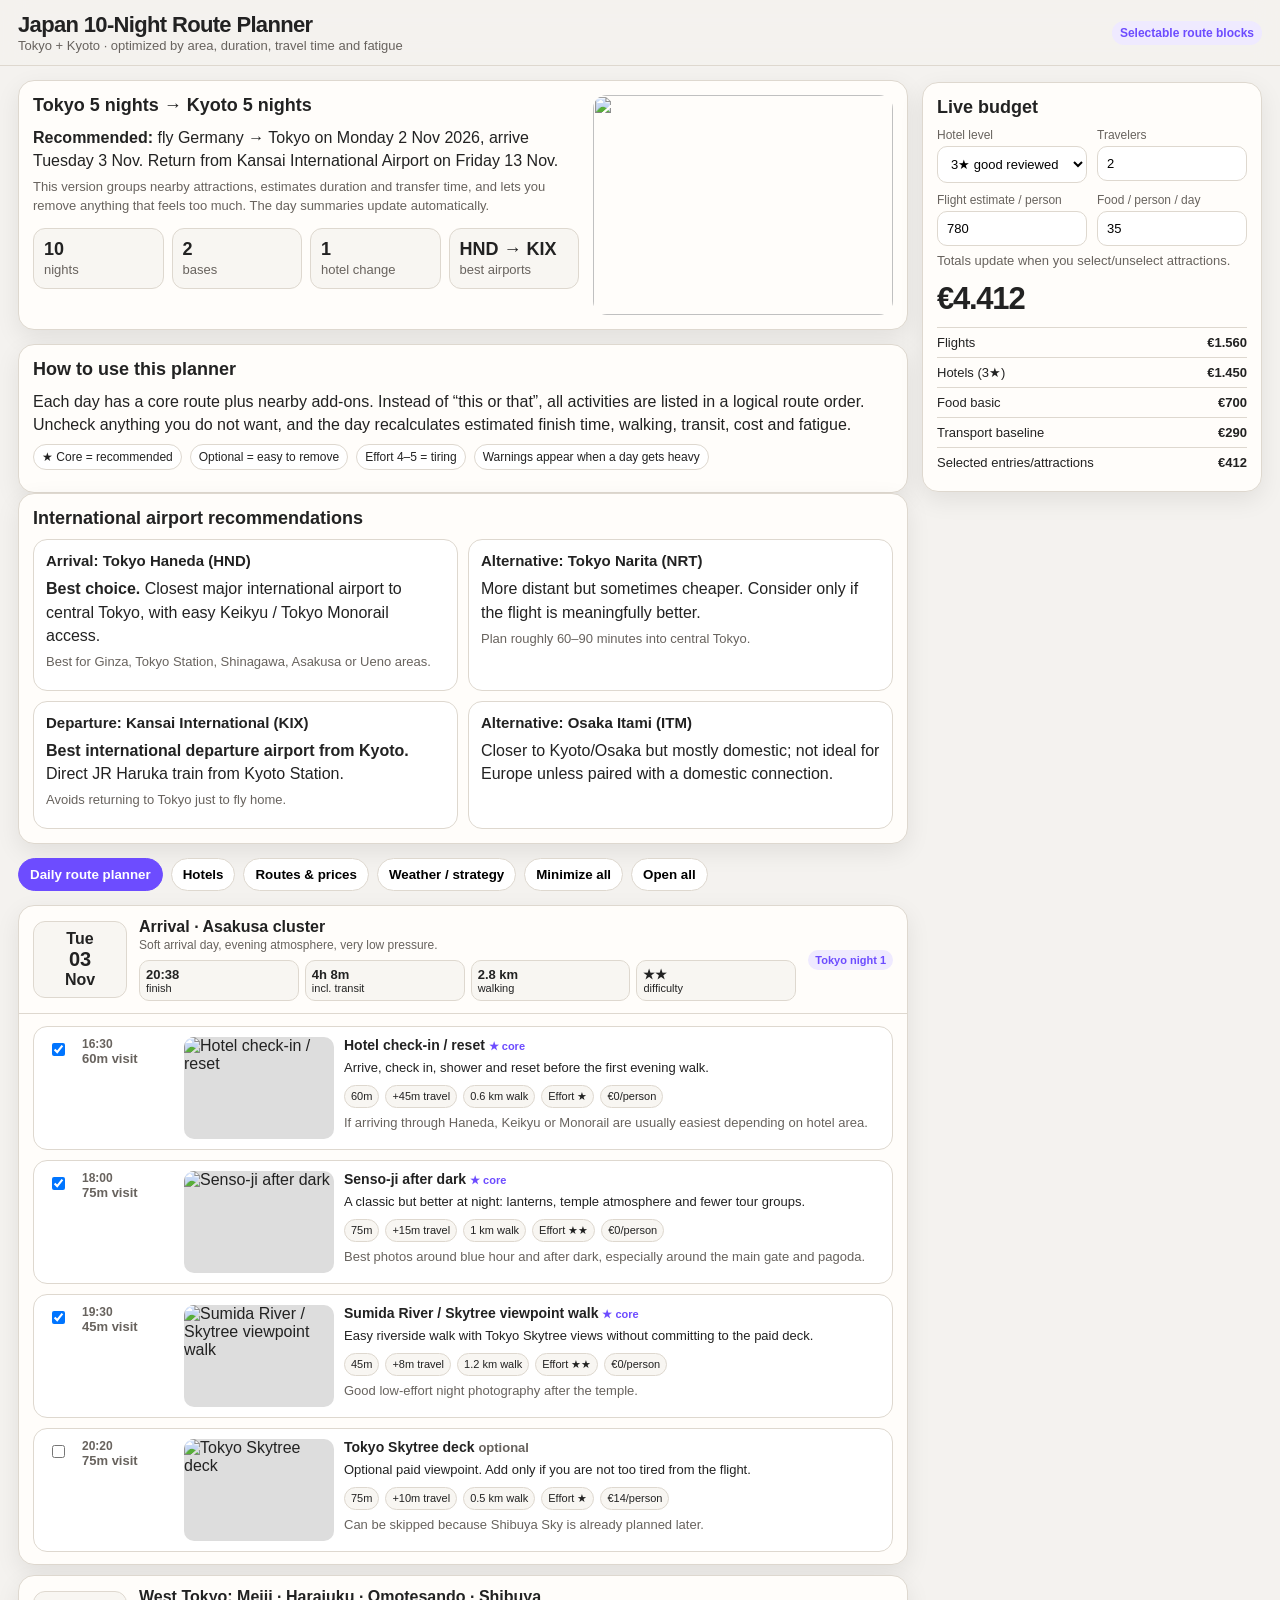
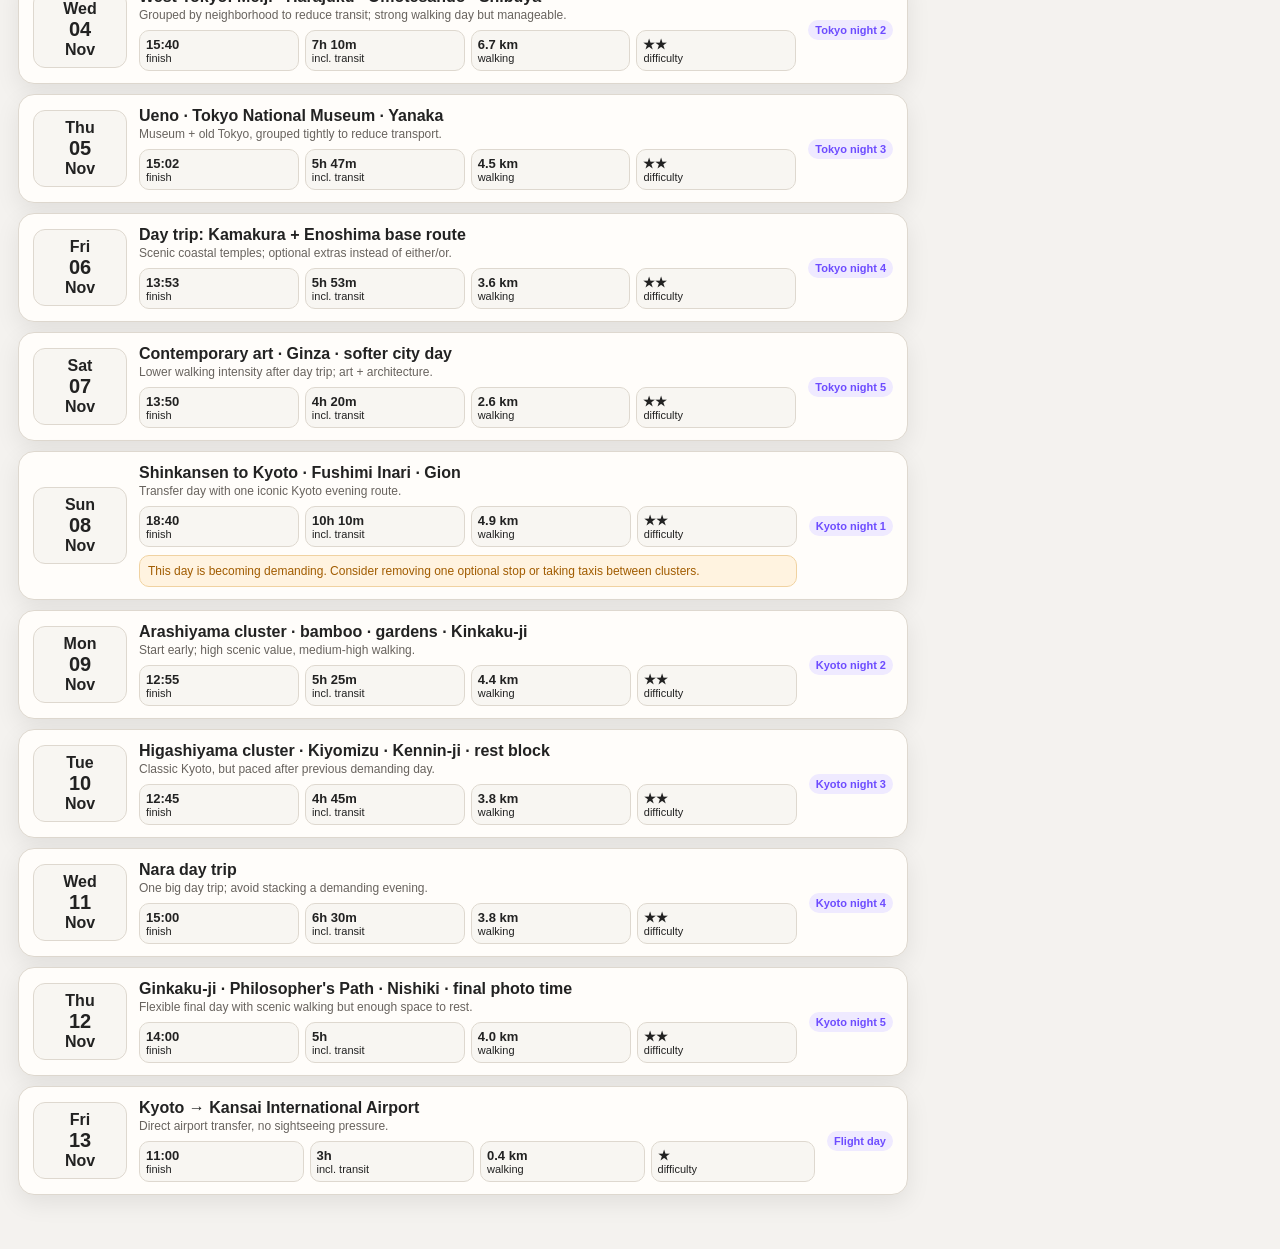
==== japan.html @ e9236f2f "Add files via upload" ====
<!DOCTYPE html>
<html lang="en">
<head>
<meta charset="UTF-8"/>
<meta name="viewport" content="width=device-width, initial-scale=1.0"/>
<title>Japan 10-Night Route Planner</title>
<style>
:root{--bg:#f4f2ef;--card:#fffdfa;--ink:#222;--muted:#68635e;--line:#ded8cf;--accent:#6d4cff;--accent2:#efeaff;--soft:#f8f6f2;--warn:#a15c00;--bad:#9b1c1c;--good:#137a4c;--shadow:0 8px 24px rgba(0,0,0,.08);--radius:16px}
*{box-sizing:border-box} body{margin:0;font-family:Inter,Arial,sans-serif;background:var(--bg);color:var(--ink)}
header{position:sticky;top:0;z-index:20;background:rgba(244,242,239,.94);backdrop-filter:blur(12px);border-bottom:1px solid var(--line)}
.header-inner{max-width:1320px;margin:0 auto;padding:12px 18px;display:flex;justify-content:space-between;gap:14px;align-items:center}
h1{font-size:22px;margin:0;letter-spacing:-.03em} h2{font-size:18px;margin:0 0 10px} h3{font-size:15px;margin:0 0 8px} h4{margin:0 0 4px;font-size:14px} p{margin:6px 0;line-height:1.45}
.wrap{max-width:1320px;margin:0 auto;padding:14px 18px 44px} .layout{display:grid;grid-template-columns:minmax(0,1fr) 340px;gap:14px;align-items:start} .main{min-width:0}
.card{background:var(--card);border:1px solid var(--line);border-radius:var(--radius);box-shadow:var(--shadow);padding:14px} .muted{color:var(--muted);font-size:13px}
.tag{font-size:12px;background:var(--accent2);color:var(--accent);padding:5px 8px;border-radius:999px;font-weight:800;white-space:nowrap}
.hero{display:grid;grid-template-columns:1fr 300px;gap:14px;margin-bottom:14px} .hero img{width:100%;height:100%;min-height:220px;object-fit:cover;border-radius:14px}
.kpis{display:grid;grid-template-columns:repeat(4,1fr);gap:8px;margin-top:12px} .kpi{background:var(--soft);border:1px solid var(--line);border-radius:12px;padding:10px} .kpi b{display:block;font-size:18px}
.budget-card{position:fixed;top:82px;right:max(18px, calc((100vw - 1320px)/2 + 18px));width:340px;max-height:calc(100vh - 98px);overflow:auto;z-index:30}
.controls{display:grid;grid-template-columns:1fr 1fr;gap:10px} label{font-size:12px;color:var(--muted);display:block;margin-bottom:4px} select,input[type=number]{width:100%;border:1px solid var(--line);border-radius:10px;background:#fff;padding:9px;font-size:13px}
.budget-total{font-size:31px;font-weight:900;letter-spacing:-.04em;margin:10px 0} .budget-row{display:flex;justify-content:space-between;border-top:1px solid var(--line);padding:7px 0;font-size:13px}
.tabs{display:flex;gap:8px;flex-wrap:wrap;margin:14px 0} button{border:1px solid var(--line);background:#fff;border-radius:999px;padding:8px 11px;font-weight:800;cursor:pointer} button:hover{border-color:var(--accent);color:var(--accent)} .tab.active{background:var(--accent);color:#fff;border-color:var(--accent)}
.airports,.routegrid,.hotels{display:grid;grid-template-columns:repeat(2,1fr);gap:10px} .airport,.route,.hotel{background:#fff;border:1px solid var(--line);border-radius:14px;padding:12px} .hotel img{width:100%;height:130px;object-fit:cover;border-radius:10px;margin-bottom:8px}
.day{background:var(--card);border:1px solid var(--line);border-radius:var(--radius);box-shadow:var(--shadow);margin:10px 0;overflow:hidden}
.day summary{list-style:none;cursor:pointer;padding:12px 14px;display:grid;grid-template-columns:94px 1fr auto;gap:12px;align-items:center} .day summary::-webkit-details-marker{display:none}
.datebox{background:var(--soft);border:1px solid var(--line);border-radius:12px;text-align:center;padding:8px;font-weight:800} .datebox b{font-size:20px;display:block} .sumtitle{font-weight:900;font-size:16px} .sumline{font-size:12px;color:var(--muted);margin-top:2px}
.day-stats{display:grid;grid-template-columns:repeat(4,1fr);gap:6px;margin-top:8px} .stat{font-size:11px;background:var(--soft);border:1px solid var(--line);border-radius:10px;padding:6px} .stat b{display:block;font-size:13px}
.pill{font-size:11px;border-radius:999px;padding:4px 7px;background:var(--accent2);color:var(--accent);font-weight:900;white-space:nowrap} .warning{font-size:12px;margin-top:8px;padding:8px;border-radius:10px;background:#fff3e0;color:var(--warn);border:1px solid #f0d2a1;display:none}
.daybody{border-top:1px solid var(--line);padding:12px 14px} .timeline{display:grid;gap:10px}
.stop{display:grid;grid-template-columns:28px 92px 150px 1fr;gap:10px;padding:10px;border:1px solid var(--line);border-radius:14px;background:#fff;align-items:start} .stop.off{opacity:.42} .stop input{margin-top:6px}
.stop img{width:150px;height:102px;object-fit:cover;border-radius:10px;background:#ddd} .time{font-size:12px;color:var(--muted);font-weight:900} .stop p{font-size:13px}
.meta{display:flex;gap:6px;flex-wrap:wrap;margin-top:7px} .meta span{font-size:11px;background:var(--soft);border:1px solid var(--line);border-radius:999px;padding:4px 6px} .tip{font-size:12px;color:var(--muted);margin-top:6px}
.legend{display:flex;gap:8px;flex-wrap:wrap;margin:8px 0} .legend span{font-size:12px;background:#fff;border:1px solid var(--line);border-radius:999px;padding:5px 8px}
.hidden{display:none} .source{font-size:11px;color:var(--muted)} .coremark{font-size:11px;color:var(--accent);font-weight:900}
@media(max-width:950px){.layout,.hero{grid-template-columns:1fr}.budget-card{position:relative;top:auto;right:auto;width:auto;max-height:none;order:-1}.kpis,.day-stats{grid-template-columns:repeat(2,1fr)}.stop{grid-template-columns:28px 1fr}.stop img{grid-column:1/3;width:100%;height:180px}.time{grid-column:1/3}.airports,.routegrid,.hotels{grid-template-columns:1fr}.day summary{grid-template-columns:74px 1fr}.pill{display:none}}
</style>
</head>
<body>
<header><div class="header-inner"><div><h1>Japan 10-Night Route Planner</h1><div class="muted">Tokyo + Kyoto · optimized by area, duration, travel time and fatigue</div></div><span class="tag">Selectable route blocks</span></div></header>
<div class="wrap"><div class="layout"><main class="main">
<section class="card hero"><div><h2>Tokyo 5 nights → Kyoto 5 nights</h2><p><b>Recommended:</b> fly Germany → Tokyo on Monday 2 Nov 2026, arrive Tuesday 3 Nov. Return from Kansai International Airport on Friday 13 Nov.</p><p class="muted">This version groups nearby attractions, estimates duration and transfer time, and lets you remove anything that feels too much. The day summaries update automatically.</p><div class="kpis"><div class="kpi"><b>10</b><span class="muted">nights</span></div><div class="kpi"><b>2</b><span class="muted">bases</span></div><div class="kpi"><b>1</b><span class="muted">hotel change</span></div><div class="kpi"><b>HND → KIX</b><span class="muted">best airports</span></div></div></div><img src="https://images.unsplash.com/photo-1493976040374-85c8e12f0c0e?auto=format&fit=crop&w=900&q=80"></section>

<section class="card"><h2>How to use this planner</h2><p>Each day has a core route plus nearby add-ons. Instead of “this or that”, all activities are listed in a logical route order. Uncheck anything you do not want, and the day recalculates estimated finish time, walking, transit, cost and fatigue.</p><div class="legend"><span>★ Core = recommended</span><span>Optional = easy to remove</span><span>Effort 4–5 = tiring</span><span>Warnings appear when a day gets heavy</span></div></section>

<section class="card"><h2>International airport recommendations</h2><div class="airports"><div class="airport"><h3>Arrival: Tokyo Haneda (HND)</h3><p><b>Best choice.</b> Closest major international airport to central Tokyo, with easy Keikyu / Tokyo Monorail access.</p><p class="muted">Best for Ginza, Tokyo Station, Shinagawa, Asakusa or Ueno areas.</p></div><div class="airport"><h3>Alternative: Tokyo Narita (NRT)</h3><p>More distant but sometimes cheaper. Consider only if the flight is meaningfully better.</p><p class="muted">Plan roughly 60–90 minutes into central Tokyo.</p></div><div class="airport"><h3>Departure: Kansai International (KIX)</h3><p><b>Best international departure airport from Kyoto.</b> Direct JR Haruka train from Kyoto Station.</p><p class="muted">Avoids returning to Tokyo just to fly home.</p></div><div class="airport"><h3>Alternative: Osaka Itami (ITM)</h3><p>Closer to Kyoto/Osaka but mostly domestic; not ideal for Europe unless paired with a domestic connection.</p></div></div></section>

<div class="tabs"><button class="tab active" onclick="showSection('itinerary',this)">Daily route planner</button><button class="tab" onclick="showSection('hotels',this)">Hotels</button><button class="tab" onclick="showSection('routes',this)">Routes & prices</button><button class="tab" onclick="showSection('notes',this)">Weather / strategy</button><button onclick="toggleAll(false)">Minimize all</button><button onclick="toggleAll(true)">Open all</button></div>
<section id="itinerary"></section>

<section id="hotels" class="hidden">
<div class="card"><h2>Hotel options</h2><p class="muted">Location-first shortlist. Prices are planning placeholders; check exact refundable rates before booking.</p></div>
<div class="hotels">
<div class="hotel"><img src="https://images.unsplash.com/photo-1566073771259-6a8506099945?auto=format&fit=crop&w=600&q=80"><b>3★ Tokyo: Nohga Hotel Ueno Tokyo</b><p class="muted">Great for Ueno, Asakusa, museums and airport/train access. Estimate €135/night.</p></div>
<div class="hotel"><img src="https://images.unsplash.com/photo-1551882547-ff40c63fe5fa?auto=format&fit=crop&w=600&q=80"><b>3★ Tokyo: Richmond Hotel Premier Asakusa</b><p class="muted">Good for Senso-ji, Skytree and older Tokyo. Estimate €125/night.</p></div>
<div class="hotel"><img src="https://images.unsplash.com/photo-1564501049412-61c2a3083791?auto=format&fit=crop&w=600&q=80"><b>3★ Kyoto: Hotel Resol Trinity Kyoto</b><p class="muted">Central, design-led, good for walking and transit. Estimate €155/night.</p></div>
<div class="hotel"><img src="https://images.unsplash.com/photo-1578683010236-d716f9a3f461?auto=format&fit=crop&w=600&q=80"><b>4★ Tokyo: Daiwa Roynet Hotel Ginza Premier</b><p class="muted">Comfortable and central. Estimate €205/night.</p></div>
<div class="hotel"><img src="https://images.unsplash.com/photo-1590490360182-c33d57733427?auto=format&fit=crop&w=600&q=80"><b>4★ Kyoto: The Royal Park Hotel Iconic Kyoto</b><p class="muted">Strong central base with better comfort. Estimate €230/night.</p></div>
<div class="hotel"><img src="https://images.unsplash.com/photo-1582719508461-905c673771fd?auto=format&fit=crop&w=600&q=80"><b>4★ Kyoto: Cross Hotel Kyoto</b><p class="muted">Great for Gion, Pontocho and central Kyoto walks. Estimate €220/night.</p></div>
</div></section>

<section id="routes" class="hidden"><div class="routegrid">
<div class="route"><h3>HND → Tokyo</h3><p>Keikyu is often best for Shinagawa/Ginza/Asakusa sides. Tokyo Monorail is simple for Hamamatsucho and JR connections.</p><p><b>Budget:</b> €3–6/person.</p></div>
<div class="route"><h3>NRT → Tokyo</h3><p>Use Narita Express for Tokyo/Shinjuku/Shibuya or Skyliner for Ueno/Nippori.</p><p><b>Budget:</b> €15–25/person.</p></div>
<div class="route"><h3>Tokyo → Kyoto</h3><p>Tokaido Shinkansen from Tokyo/Shinagawa to Kyoto. Reserved seats usually go on sale one month ahead.</p><p><b>Budget:</b> approx €85/person.</p></div>
<div class="route"><h3>Kyoto → Nara</h3><p>Kintetsu is often most convenient for Nara Park; JR works well from Kyoto Station.</p><p><b>Budget:</b> approx €8–12/person return.</p></div>
<div class="route"><h3>Kyoto → KIX</h3><p>JR Haruka Express direct from Kyoto Station to Kansai Airport.</p><p><b>Budget:</b> approx €20–25/person.</p></div>
<div class="route"><h3>JR Pass?</h3><p>Do not buy the national JR Pass for this route. Point-to-point tickets are cheaper for one Tokyo→Kyoto Shinkansen plus local trains.</p></div>
</div></section>

<section id="notes" class="hidden"><div class="card"><h2>Weather, foliage and strategy</h2><p><b>Early November is excellent for walking:</b> generally mild, less humid and more comfortable than summer.</p><p><b>Temperature expectation:</b> Tokyo and Kyoto often sit roughly around 10–18°C in early/mid November. Bring layers, a light jacket and comfortable shoes.</p><p><b>Autumn colors:</b> Kyoto’s peak foliage is often later in November, so this may be early for full red-maple intensity. The upside is slightly less peak-season pressure than late November.</p><p><b>Routing strategy:</b> the planner intentionally groups nearby places, avoids cross-city zigzags, and puts lower-effort blocks after high-effort attractions.</p></div></section>
</main>

<aside class="card budget-card"><h2>Live budget</h2><div class="controls"><div><label>Hotel level</label><select id="hotelLevel"><option value="3">3★ good reviewed</option><option value="4">4★ better comfort</option></select></div><div><label>Travelers</label><input id="travellers" type="number" min="1" value="2"></div><div><label>Flight estimate / person</label><input id="flight" type="number" value="780"></div><div><label>Food / person / day</label><input id="food" type="number" value="35"></div></div><p class="muted">Totals update when you select/unselect attractions.</p><div class="budget-total" id="totalBudget">€0</div><div id="budgetRows"></div></aside>
</div></div>

<script>
const days = [{"date": "Tue 03 Nov", "city": "Tokyo", "title": "Arrival \u00b7 Asakusa cluster", "base": "Tokyo night 1", "summary": "Soft arrival day, evening atmosphere, very low pressure.", "start": "16:30", "items": [{"id": "d1_hotel", "name": "Hotel check-in / reset", "time": "16:30", "duration": 60, "transit": 45, "walk": 0.6, "effort": 1, "cost": 0, "core": true, "photo": "https://images.unsplash.com/photo-1540959733332-eab4deabeeaf?auto=format&fit=crop&w=900&q=80", "desc": "Arrive, check in, shower and reset before the first evening walk.", "tip": "If arriving through Haneda, Keikyu or Monorail are usually easiest depending on hotel area."}, {"id": "d1_sensoji", "name": "Senso-ji after dark", "time": "18:00", "duration": 75, "transit": 15, "walk": 1.0, "effort": 2, "cost": 0, "core": true, "photo": "https://images.unsplash.com/photo-1513407030348-c983a97b98d8?auto=format&fit=crop&w=900&q=80", "desc": "A classic but better at night: lanterns, temple atmosphere and fewer tour groups.", "tip": "Best photos around blue hour and after dark, especially around the main gate and pagoda."}, {"id": "d1_sumida", "name": "Sumida River / Skytree viewpoint walk", "time": "19:30", "duration": 45, "transit": 8, "walk": 1.2, "effort": 2, "cost": 0, "core": true, "photo": "https://images.unsplash.com/photo-1542051841857-5f90071e7989?auto=format&fit=crop&w=900&q=80", "desc": "Easy riverside walk with Tokyo Skytree views without committing to the paid deck.", "tip": "Good low-effort night photography after the temple."}, {"id": "d1_skytree", "name": "Tokyo Skytree deck", "time": "20:20", "duration": 75, "transit": 10, "walk": 0.5, "effort": 1, "cost": 14, "core": false, "photo": "https://images.unsplash.com/photo-1503899036084-c55cdd92da26?auto=format&fit=crop&w=900&q=80", "desc": "Optional paid viewpoint. Add only if you are not too tired from the flight.", "tip": "Can be skipped because Shibuya Sky is already planned later."}]}, {"date": "Wed 04 Nov", "city": "Tokyo", "title": "West Tokyo: Meiji \u00b7 Harajuku \u00b7 Omotesando \u00b7 Shibuya", "base": "Tokyo night 2", "summary": "Grouped by neighborhood to reduce transit; strong walking day but manageable.", "start": "08:30", "items": [{"id": "d2_meiji", "name": "Meiji Shrine", "time": "08:30", "duration": 75, "transit": 25, "walk": 1.8, "effort": 2, "cost": 0, "core": true, "photo": "https://images.unsplash.com/photo-1545569341-9eb8b30979d9?auto=format&fit=crop&w=900&q=80", "desc": "Forest walk and shrine architecture, best before the city gets busy.", "tip": "Start here because morning light and lower crowds make a big difference."}, {"id": "d2_harajuku", "name": "Harajuku side streets + Cat Street", "time": "10:00", "duration": 90, "transit": 5, "walk": 2.0, "effort": 2, "cost": 0, "core": true, "photo": "https://images.unsplash.com/photo-1542051841857-5f90071e7989?auto=format&fit=crop&w=900&q=80", "desc": "Street photography, shops, fashion and quieter corners beyond Takeshita Street.", "tip": "Cat Street is a better walking route than staying in the densest tourist stretch."}, {"id": "d2_omotesando", "name": "Omotesando architecture walk", "time": "11:45", "duration": 75, "transit": 0, "walk": 1.5, "effort": 2, "cost": 0, "core": true, "photo": "https://images.unsplash.com/photo-1542931287-023b922fa89b?auto=format&fit=crop&w=900&q=80", "desc": "A clean design/architecture corridor with good storefront and street details.", "tip": "Good for wide-angle city/architecture shots."}, {"id": "d2_nezu_museum", "name": "Nezu Museum garden", "time": "13:30", "duration": 90, "transit": 10, "walk": 0.8, "effort": 1, "cost": 10, "core": false, "photo": "https://images.unsplash.com/photo-1522383225653-ed111181a951?auto=format&fit=crop&w=900&q=80", "desc": "Optional art and garden break near Omotesando. Good if you want a calmer cultural stop.", "tip": "Add this if you want a slower indoor/garden moment before Shibuya."}, {"id": "d2_shibuya", "name": "Shibuya Crossing + Center Gai area", "time": "16:00", "duration": 60, "transit": 10, "walk": 1.0, "effort": 2, "cost": 0, "core": true, "photo": "https://images.unsplash.com/photo-1503899036084-c55cdd92da26?auto=format&fit=crop&w=900&q=80", "desc": "Essential Tokyo energy and a good transition into evening.", "tip": "Use a slower shutter if you want motion blur at the crossing."}, {"id": "d2_shibuya_sky", "name": "Shibuya Sky sunset / blue hour", "time": "17:00", "duration": 90, "transit": 0, "walk": 0.4, "effort": 1, "cost": 16, "core": true, "photo": "https://images.unsplash.com/photo-1542931287-023b922fa89b?auto=format&fit=crop&w=900&q=80", "desc": "One of the strongest Tokyo viewpoints and worth booking in advance.", "tip": "Book a slot that starts before sunset and stay through blue hour."}]}, {"date": "Thu 05 Nov", "city": "Tokyo", "title": "Ueno \u00b7 Tokyo National Museum \u00b7 Yanaka", "base": "Tokyo night 3", "summary": "Museum + old Tokyo, grouped tightly to reduce transport.", "start": "09:15", "items": [{"id": "d3_ueno", "name": "Ueno Park morning walk", "time": "09:15", "duration": 45, "transit": 20, "walk": 1.2, "effort": 1, "cost": 0, "core": true, "photo": "https://images.unsplash.com/photo-1554797589-7241bb691973?auto=format&fit=crop&w=900&q=80", "desc": "A gentle start before the museum, with park scenery and temple corners.", "tip": "Good low-effort buffer before the main museum block."}, {"id": "d3_tnm", "name": "Tokyo National Museum", "time": "10:15", "duration": 150, "transit": 0, "walk": 0.8, "effort": 2, "cost": 6, "core": true, "photo": "https://images.unsplash.com/photo-1554797589-7241bb691973?auto=format&fit=crop&w=900&q=80", "desc": "The most important classic museum for a first Japan trip: art, history, craft and cultural context.", "tip": "Do not overpack the morning; this deserves proper time."}, {"id": "d3_ameyoko", "name": "Ameyoko market walk", "time": "13:30", "duration": 45, "transit": 8, "walk": 0.8, "effort": 2, "cost": 0, "core": false, "photo": "https://images.unsplash.com/photo-1540959733332-eab4deabeeaf?auto=format&fit=crop&w=900&q=80", "desc": "Optional busy market texture near Ueno before the calmer Yanaka route.", "tip": "Skip if you feel visually overstimulated after the museum."}, {"id": "d3_yanaka", "name": "Yanaka lanes + cemetery paths", "time": "14:45", "duration": 120, "transit": 12, "walk": 2.5, "effort": 3, "cost": 0, "core": true, "photo": "https://images.unsplash.com/photo-1505069446780-4ef442b5207f?auto=format&fit=crop&w=900&q=80", "desc": "Old Tokyo atmosphere, quieter streets, small temples and excellent photography rhythm.", "tip": "Late afternoon light is ideal."}, {"id": "d3_nezu", "name": "Nezu Shrine", "time": "17:00", "duration": 45, "transit": 8, "walk": 0.8, "effort": 2, "cost": 0, "core": false, "photo": "https://images.unsplash.com/photo-1478436127897-769e1b3f0f36?auto=format&fit=crop&w=900&q=80", "desc": "Optional shrine add-on if energy is still good; beautiful vermilion gates.", "tip": "Good add-on because it is close to Yanaka, not across the city."}]}, {"date": "Fri 06 Nov", "city": "Tokyo", "title": "Day trip: Kamakura + Enoshima base route", "base": "Tokyo night 4", "summary": "Scenic coastal temples; optional extras instead of either/or.", "start": "08:00", "items": [{"id": "d4_train", "name": "Tokyo \u2192 Kamakura", "time": "08:00", "duration": 60, "transit": 60, "walk": 0.3, "effort": 1, "cost": 11, "core": true, "photo": "https://images.unsplash.com/photo-1526481280693-3bfa7568e0f3?auto=format&fit=crop&w=900&q=80", "desc": "JR Yokosuka Line from Tokyo/Shinagawa to Kamakura. Easy and good value.", "tip": "Start early to keep the day relaxed."}, {"id": "d4_hasedera", "name": "Hase-dera Temple", "time": "09:30", "duration": 75, "transit": 15, "walk": 1.0, "effort": 3, "cost": 3, "core": true, "photo": "https://images.unsplash.com/photo-1526481280693-3bfa7568e0f3?auto=format&fit=crop&w=900&q=80", "desc": "Beautiful temple complex with coastal views and gardens.", "tip": "A bit of stairs, so don't stack too many high-effort stops afterwards."}, {"id": "d4_buddha", "name": "Great Buddha of Kamakura", "time": "11:00", "duration": 45, "transit": 8, "walk": 0.8, "effort": 2, "cost": 2, "core": true, "photo": "https://images.unsplash.com/photo-1526481280693-3bfa7568e0f3?auto=format&fit=crop&w=900&q=80", "desc": "Iconic, quick and close to Hase-dera, so it fits naturally.", "tip": "Pairing with Hase avoids unnecessary backtracking."}, {"id": "d4_tsurugaoka", "name": "Tsurugaoka Hachimangu", "time": "13:30", "duration": 75, "transit": 15, "walk": 1.5, "effort": 2, "cost": 0, "core": true, "photo": "https://images.unsplash.com/photo-1545569341-9eb8b30979d9?auto=format&fit=crop&w=900&q=80", "desc": "Main Kamakura shrine with a ceremonial approach and strong sense of place.", "tip": "Good after lunch; not too physically demanding."}, {"id": "d4_enoshima", "name": "Enoshima sunset add-on", "time": "16:00", "duration": 120, "transit": 35, "walk": 2.0, "effort": 4, "cost": 0, "core": false, "photo": "https://images.unsplash.com/photo-1570459027562-4a916cc6113f?auto=format&fit=crop&w=900&q=80", "desc": "Optional coastal sunset extension. Beautiful, but it makes the day much longer.", "tip": "Add only if the weather is clear and you still have energy."}]}, {"date": "Sat 07 Nov", "city": "Tokyo", "title": "Contemporary art \u00b7 Ginza \u00b7 softer city day", "base": "Tokyo night 5", "summary": "Lower walking intensity after day trip; art + architecture.", "start": "09:30", "items": [{"id": "d5_teamlab", "name": "TeamLab Planets or Borderless", "time": "09:30", "duration": 120, "transit": 30, "walk": 0.8, "effort": 2, "cost": 25, "core": true, "photo": "https://images.unsplash.com/photo-1533158326339-7f3cf2404354?auto=format&fit=crop&w=900&q=80", "desc": "Immersive art experience; not traditional, but highly visual and memorable.", "tip": "Book in advance and go early."}, {"id": "d5_ginza", "name": "Ginza architecture / design walk", "time": "12:30", "duration": 90, "transit": 20, "walk": 1.8, "effort": 2, "cost": 0, "core": true, "photo": "https://images.unsplash.com/photo-1542931287-023b922fa89b?auto=format&fit=crop&w=900&q=80", "desc": "Department-store facades, design shops and polished Tokyo street photography.", "tip": "A visually rich but not physically heavy afternoon."}, {"id": "d5_forum", "name": "Tokyo International Forum", "time": "14:15", "duration": 45, "transit": 8, "walk": 0.6, "effort": 1, "cost": 0, "core": false, "photo": "https://images.unsplash.com/photo-1493514789931-586cb221d7a7?auto=format&fit=crop&w=900&q=80", "desc": "Optional architecture stop close to Ginza/Yurakucho.", "tip": "Good if you enjoy architectural lines and symmetry."}, {"id": "d5_palace", "name": "Imperial Palace East Gardens", "time": "15:30", "duration": 75, "transit": 12, "walk": 1.5, "effort": 2, "cost": 0, "core": false, "photo": "https://images.unsplash.com/photo-1493514789931-586cb221d7a7?auto=format&fit=crop&w=900&q=80", "desc": "Calm garden walk; useful if you want nature without crossing the city.", "tip": "Keep optional so this day stays restful."}]}, {"date": "Sun 08 Nov", "city": "Kyoto", "title": "Shinkansen to Kyoto \u00b7 Fushimi Inari \u00b7 Gion", "base": "Kyoto night 1", "summary": "Transfer day with one iconic Kyoto evening route.", "start": "08:30", "items": [{"id": "d6_shinkansen", "name": "Tokyo/Shinagawa \u2192 Kyoto Shinkansen", "time": "08:30", "duration": 150, "transit": 150, "walk": 0.6, "effort": 1, "cost": 85, "core": true, "photo": "https://images.unsplash.com/photo-1540959733332-eab4deabeeaf?auto=format&fit=crop&w=900&q=80", "desc": "Take the Tokaido Shinkansen. Reserved ordinary seats are enough.", "tip": "No JR Pass needed for this route."}, {"id": "d6_checkin", "name": "Kyoto hotel check-in / luggage drop", "time": "11:30", "duration": 60, "transit": 15, "walk": 0.5, "effort": 1, "cost": 0, "core": true, "photo": "https://images.unsplash.com/photo-1493976040374-85c8e12f0c0e?auto=format&fit=crop&w=900&q=80", "desc": "Drop luggage and reset before the afternoon route.", "tip": "Kyoto Station, Karasuma/Oike or Kawaramachi/Gion areas are best."}, {"id": "d6_fushimi", "name": "Fushimi Inari", "time": "15:00", "duration": 120, "transit": 20, "walk": 2.6, "effort": 4, "cost": 0, "core": true, "photo": "https://images.unsplash.com/photo-1478436127897-769e1b3f0f36?auto=format&fit=crop&w=900&q=80", "desc": "Unmissable. Walk beyond the first gate clusters for better photos and fewer people.", "tip": "Because this is high-effort, keep the evening gentle."}, {"id": "d6_gion", "name": "Gion + Shirakawa canal evening walk", "time": "19:00", "duration": 75, "transit": 20, "walk": 1.2, "effort": 2, "cost": 0, "core": true, "photo": "https://images.unsplash.com/photo-1528360983277-13d401cdc186?auto=format&fit=crop&w=900&q=80", "desc": "Atmospheric evening walk with traditional streets and reflections.", "tip": "Respect private alleys and avoid intrusive photos of people."}]}, {"date": "Mon 09 Nov", "city": "Kyoto", "title": "Arashiyama cluster \u00b7 bamboo \u00b7 gardens \u00b7 Kinkaku-ji", "base": "Kyoto night 2", "summary": "Start early; high scenic value, medium-high walking.", "start": "07:30", "items": [{"id": "d7_bamboo", "name": "Arashiyama Bamboo Grove", "time": "07:30", "duration": 60, "transit": 25, "walk": 1.2, "effort": 2, "cost": 0, "core": true, "photo": "https://images.unsplash.com/photo-1492571350019-22de08371fd3?auto=format&fit=crop&w=900&q=80", "desc": "Go early. The grove is famous for a reason but gets crowded quickly.", "tip": "Arrive before most tour groups."}, {"id": "d7_okochi", "name": "Okochi Sanso Garden", "time": "08:45", "duration": 75, "transit": 5, "walk": 1.0, "effort": 3, "cost": 6, "core": true, "photo": "https://images.unsplash.com/photo-1524413840807-0c3cb6fa808d?auto=format&fit=crop&w=900&q=80", "desc": "Special-gem garden with views and calmer composition after the bamboo grove.", "tip": "Worth the entry fee for photography and atmosphere."}, {"id": "d7_river", "name": "Togetsukyo Bridge + river walk", "time": "10:15", "duration": 60, "transit": 5, "walk": 1.4, "effort": 2, "cost": 0, "core": true, "photo": "https://images.unsplash.com/photo-1493976040374-85c8e12f0c0e?auto=format&fit=crop&w=900&q=80", "desc": "Classic Arashiyama river scenery and open views.", "tip": "A good visual change after temple/garden density."}, {"id": "d7_tenryuji", "name": "Tenryu-ji Garden", "time": "11:30", "duration": 60, "transit": 8, "walk": 0.8, "effort": 2, "cost": 4, "core": false, "photo": "https://images.unsplash.com/photo-1522383225653-ed111181a951?auto=format&fit=crop&w=900&q=80", "desc": "Optional garden add-on if you want a more complete Arashiyama morning.", "tip": "Add only if not garden-fatigued."}, {"id": "d7_kinkaku", "name": "Kinkaku-ji", "time": "14:30", "duration": 60, "transit": 35, "walk": 0.8, "effort": 2, "cost": 4, "core": true, "photo": "https://images.unsplash.com/photo-1624253321171-1be53e12f5f4?auto=format&fit=crop&w=900&q=80", "desc": "Touristy but unmissable; the reflection view is iconic.", "tip": "Because it is not next door, use taxi/bus to keep the day efficient."}]}, {"date": "Tue 10 Nov", "city": "Kyoto", "title": "Higashiyama cluster \u00b7 Kiyomizu \u00b7 Kennin-ji \u00b7 rest block", "base": "Kyoto night 3", "summary": "Classic Kyoto, but paced after previous demanding day.", "start": "08:00", "items": [{"id": "d8_kiyomizu", "name": "Kiyomizu-dera", "time": "08:00", "duration": 90, "transit": 20, "walk": 1.5, "effort": 3, "cost": 3, "core": true, "photo": "https://images.unsplash.com/photo-1545569341-9eb8b30979d9?auto=format&fit=crop&w=900&q=80", "desc": "Kyoto postcard temple with wooden terrace and city views.", "tip": "Go early; the surrounding lanes become packed."}, {"id": "d8_lanes", "name": "Sannenzaka / Ninenzaka lanes", "time": "09:45", "duration": 90, "transit": 0, "walk": 1.6, "effort": 3, "cost": 0, "core": true, "photo": "https://images.unsplash.com/photo-1493976040374-85c8e12f0c0e?auto=format&fit=crop&w=900&q=80", "desc": "Historic lanes, shops, tea houses and excellent street photography.", "tip": "This is close to Kiyomizu, so it is efficient and natural."}, {"id": "d8_kodaiji", "name": "Kodai-ji or Yasaka Pagoda photo stop", "time": "11:30", "duration": 45, "transit": 5, "walk": 0.8, "effort": 2, "cost": 0, "core": false, "photo": "https://images.unsplash.com/photo-1528360983277-13d401cdc186?auto=format&fit=crop&w=900&q=80", "desc": "Optional nearby visual stop before lunch/rest.", "tip": "Good if the day still feels comfortable."}, {"id": "d8_kenninji", "name": "Kennin-ji", "time": "13:30", "duration": 75, "transit": 10, "walk": 0.7, "effort": 1, "cost": 4, "core": true, "photo": "https://images.unsplash.com/photo-1522383225653-ed111181a951?auto=format&fit=crop&w=900&q=80", "desc": "A calm art/temple experience and a good lower-effort counterpoint to the morning.", "tip": "This is intentionally easier after Kiyomizu walking."}, {"id": "d8_pontocho", "name": "Pontocho / Kamo River evening stroll", "time": "17:30", "duration": 60, "transit": 10, "walk": 1.0, "effort": 1, "cost": 0, "core": false, "photo": "https://images.unsplash.com/photo-1528360983277-13d401cdc186?auto=format&fit=crop&w=900&q=80", "desc": "Optional light evening walk if you are not tired.", "tip": "Keep this optional; the day is already strong."}]}, {"date": "Wed 11 Nov", "city": "Kyoto", "title": "Nara day trip", "base": "Kyoto night 4", "summary": "One big day trip; avoid stacking a demanding evening.", "start": "08:30", "items": [{"id": "d9_train", "name": "Kyoto \u2192 Nara", "time": "08:30", "duration": 50, "transit": 50, "walk": 0.4, "effort": 1, "cost": 10, "core": true, "photo": "https://images.unsplash.com/photo-1579689189009-874f5cac2db5?auto=format&fit=crop&w=900&q=80", "desc": "Use Kintetsu Kyoto Line or JR Nara Line depending on hotel location.", "tip": "Kintetsu is often more convenient for Nara Park."}, {"id": "d9_todaiji", "name": "Todai-ji", "time": "10:00", "duration": 90, "transit": 15, "walk": 1.2, "effort": 2, "cost": 4, "core": true, "photo": "https://images.unsplash.com/photo-1545569341-9eb8b30979d9?auto=format&fit=crop&w=900&q=80", "desc": "Unmissable scale and one of the most memorable temple experiences.", "tip": "Do this before wandering too much around the deer park."}, {"id": "d9_park", "name": "Nara Park slow walk", "time": "11:45", "duration": 75, "transit": 0, "walk": 1.8, "effort": 2, "cost": 0, "core": true, "photo": "https://images.unsplash.com/photo-1579689189009-874f5cac2db5?auto=format&fit=crop&w=900&q=80", "desc": "Deer, open park scenery and temple approaches.", "tip": "Good photography, but keep distance and don't overfeed deer."}, {"id": "d9_kasuga", "name": "Kasuga Taisha approach", "time": "13:30", "duration": 90, "transit": 10, "walk": 2.0, "effort": 3, "cost": 0, "core": false, "photo": "https://images.unsplash.com/photo-1478436127897-769e1b3f0f36?auto=format&fit=crop&w=900&q=80", "desc": "Optional lantern-lined forest approach; beautiful but adds walking.", "tip": "Add only if energy is good after Todai-ji."}, {"id": "d9_return", "name": "Return to Kyoto + soft evening", "time": "16:00", "duration": 60, "transit": 50, "walk": 0.4, "effort": 1, "cost": 0, "core": true, "photo": "https://images.unsplash.com/photo-1528360983277-13d401cdc186?auto=format&fit=crop&w=900&q=80", "desc": "Keep dinner/evening flexible after a substantial day trip.", "tip": "Do not add another big Kyoto sightseeing block tonight."}]}, {"date": "Thu 12 Nov", "city": "Kyoto", "title": "Ginkaku-ji \u00b7 Philosopher's Path \u00b7 Nishiki \u00b7 final photo time", "base": "Kyoto night 5", "summary": "Flexible final day with scenic walking but enough space to rest.", "start": "09:00", "items": [{"id": "d10_ginkaku", "name": "Ginkaku-ji", "time": "09:00", "duration": 75, "transit": 25, "walk": 0.8, "effort": 2, "cost": 4, "core": true, "photo": "https://images.unsplash.com/photo-1522383225653-ed111181a951?auto=format&fit=crop&w=900&q=80", "desc": "Elegant temple and garden, calmer than some of the headline sights.", "tip": "Good final Kyoto garden experience."}, {"id": "d10_path", "name": "Philosopher's Path", "time": "10:30", "duration": 90, "transit": 0, "walk": 2.0, "effort": 2, "cost": 0, "core": true, "photo": "https://images.unsplash.com/photo-1493976040374-85c8e12f0c0e?auto=format&fit=crop&w=900&q=80", "desc": "Scenic canal walk. Early November may be before peak foliage, but it is still atmospheric.", "tip": "Best if you want a slower, contemplative morning."}, {"id": "d10_eikando", "name": "Eikan-do add-on", "time": "12:15", "duration": 75, "transit": 10, "walk": 0.8, "effort": 2, "cost": 7, "core": false, "photo": "https://images.unsplash.com/photo-1524413840807-0c3cb6fa808d?auto=format&fit=crop&w=900&q=80", "desc": "Optional temple/garden add-on if you want more autumn atmosphere.", "tip": "Add only if you still want more temple time."}, {"id": "d10_nishiki", "name": "Nishiki Market + Teramachi arcades", "time": "14:30", "duration": 90, "transit": 20, "walk": 1.2, "effort": 2, "cost": 0, "core": true, "photo": "https://images.unsplash.com/photo-1493976040374-85c8e12f0c0e?auto=format&fit=crop&w=900&q=80", "desc": "Useful final-day market/shopping area without making the day too heavy.", "tip": "Can be crowded, but practical and central."}, {"id": "d10_final", "name": "Final free photography walk", "time": "17:00", "duration": 75, "transit": 10, "walk": 1.2, "effort": 1, "cost": 0, "core": false, "photo": "https://images.unsplash.com/photo-1528360983277-13d401cdc186?auto=format&fit=crop&w=900&q=80", "desc": "Choose Gion, Kamo River or hotel-area streets depending on energy.", "tip": "Keep optional so you can pack and rest before the flight."}]}, {"date": "Fri 13 Nov", "city": "Travel", "title": "Kyoto \u2192 Kansai International Airport", "base": "Flight day", "summary": "Direct airport transfer, no sightseeing pressure.", "start": "08:00", "items": [{"id": "d11_haruka", "name": "Kyoto Station \u2192 Kansai International Airport", "time": "08:00", "duration": 90, "transit": 90, "walk": 0.4, "effort": 1, "cost": 23, "core": true, "photo": "https://images.unsplash.com/photo-1436491865332-7a61a109cc05?auto=format&fit=crop&w=900&q=80", "desc": "Use JR Haruka Express for the easiest transfer from Kyoto to KIX.", "tip": "Stay near Kyoto Station for the last night if your flight is early."}]}];
const nightSplit={Tokyo:5,Kyoto:5};
const hotelPrices={3:{Tokyo:135,Kyoto:155},4:{Tokyo:205,Kyoto:225}};
function pad(n){return String(n).padStart(2,'0')}
function addMinutes(t,m){let [h,mi]=t.split(':').map(Number); let d=new Date(2000,0,1,h,mi+m); return pad(d.getHours())+':'+pad(d.getMinutes())}
function fmtMin(m){const h=Math.floor(m/60), mm=m%60; return h?`${h}h${mm?` ${mm}m`:''}`:`${mm}m`}
function eur(n){return "€"+Math.round(n).toLocaleString("en-DE")}
function effortLabel(e){return "★".repeat(Math.max(1,Math.min(5,Math.round(e))))}
function build(){
 const root=document.getElementById('itinerary'); root.innerHTML='';
 days.forEach((day,di)=>{
  const details=document.createElement('details'); details.className='day'; if(di===0) details.open=true;
  details.innerHTML=`<summary><div class="datebox">${day.date.split(' ')[0]}<b>${day.date.split(' ')[1]}</b>${day.date.split(' ')[2]}</div><div><div class="sumtitle">${day.title}</div><div class="sumline">${day.summary}</div><div class="day-stats" id="stats-${di}"></div><div class="warning" id="warn-${di}"></div></div><span class="pill">${day.base}</span></summary><div class="daybody"><div class="timeline">${day.items.map((it,ii)=>`<div class="stop" id="stop-${it.id}"><input type="checkbox" class="itemcheck" data-day="${di}" data-id="${it.id}" ${it.core?'checked':''}><div class="time"><span class="slot" id="slot-${it.id}">${it.time}</span><br><span class="muted">${it.duration}m visit</span></div><img src="${it.photo}" alt="${it.name}"><div><h4>${it.name} ${it.core?'<span class="coremark">★ core</span>':'<span class="muted">optional</span>'}</h4><p>${it.desc}</p><div class="meta"><span>${it.duration}m</span><span>+${it.transit}m travel</span><span>${it.walk} km walk</span><span>Effort ${effortLabel(it.effort)}</span><span>€${it.cost}/person</span></div><p class="tip">${it.tip}</p></div></div>`).join('')}</div></div>`;
  root.appendChild(details);
 });
 document.querySelectorAll('.itemcheck').forEach(c=>c.addEventListener('change',calc));
}
function selectedItems(day){return day.items.filter(it=>document.querySelector(`.itemcheck[data-id="${it.id}"]`)?.checked)}
function calcDay(day,di){
 let items=selectedItems(day), min=0, walk=0, cost=0, effort=0;
 items.forEach(it=>{min += it.duration + it.transit; walk += it.walk; cost += it.cost; effort += it.effort;});
 const avgEffort = items.length ? effort/items.length : 0;
 const finish=addMinutes(day.start,min);
 items.forEach((it,idx)=>{const slot=document.getElementById('slot-'+it.id); const stop=document.getElementById('stop-'+it.id); if(document.querySelector(`.itemcheck[data-id="${it.id}"]`)?.checked){stop.classList.remove('off')} else {stop.classList.add('off')} });
 document.getElementById('stats-'+di).innerHTML=`<div class="stat"><b>${finish}</b>finish</div><div class="stat"><b>${fmtMin(min)}</b>incl. transit</div><div class="stat"><b>${walk.toFixed(1)} km</b>walking</div><div class="stat"><b>${effortLabel(avgEffort)}</b>difficulty</div>`;
 const warn=document.getElementById('warn-'+di);
 let text='';
 if(min>600 || walk>12 || avgEffort>=3.4) text='This day is becoming demanding. Consider removing one optional stop or taking taxis between clusters.';
 if(items.some(it=>it.effort>=4) && items.length>4) text='This day includes a high-effort attraction plus many stops. Keep the evening flexible.';
 warn.textContent=text; warn.style.display=text?'block':'none';
 return {cost, minutes:min, walk, effort:avgEffort};
}
function calc(){
 let actCostPerPerson=0; days.forEach((d,i)=>{actCostPerPerson += calcDay(d,i).cost;});
 const level=document.getElementById('hotelLevel').value, travellers=+document.getElementById('travellers').value||2, flight=+document.getElementById('flight').value||0, food=+document.getElementById('food').value||0;
 const hotels=nightSplit.Tokyo*hotelPrices[level].Tokyo + nightSplit.Kyoto*hotelPrices[level].Kyoto;
 const flights=flight*travellers, meals=food*travellers*10, activities=actCostPerPerson*travellers;
 const transportBase=145*travellers;
 const total=hotels+flights+meals+transportBase+activities;
 document.getElementById('totalBudget').textContent=eur(total);
 document.getElementById('budgetRows').innerHTML=`<div class="budget-row"><span>Flights</span><b>${eur(flights)}</b></div><div class="budget-row"><span>Hotels (${level}★)</span><b>${eur(hotels)}</b></div><div class="budget-row"><span>Food basic</span><b>${eur(meals)}</b></div><div class="budget-row"><span>Transport baseline</span><b>${eur(transportBase)}</b></div><div class="budget-row"><span>Selected entries/attractions</span><b>${eur(activities)}</b></div>`;
}
document.querySelectorAll('input,select').forEach(el=>el.addEventListener('change',calc));
function showSection(id,btn){['itinerary','hotels','routes','notes'].forEach(s=>document.getElementById(s).classList.add('hidden'));document.getElementById(id).classList.remove('hidden');document.querySelectorAll('.tab').forEach(t=>t.classList.remove('active'));btn.classList.add('active')}
function toggleAll(open){document.querySelectorAll('.day').forEach(d=>d.open=open)}
build(); calc();
</script>
</body></html>
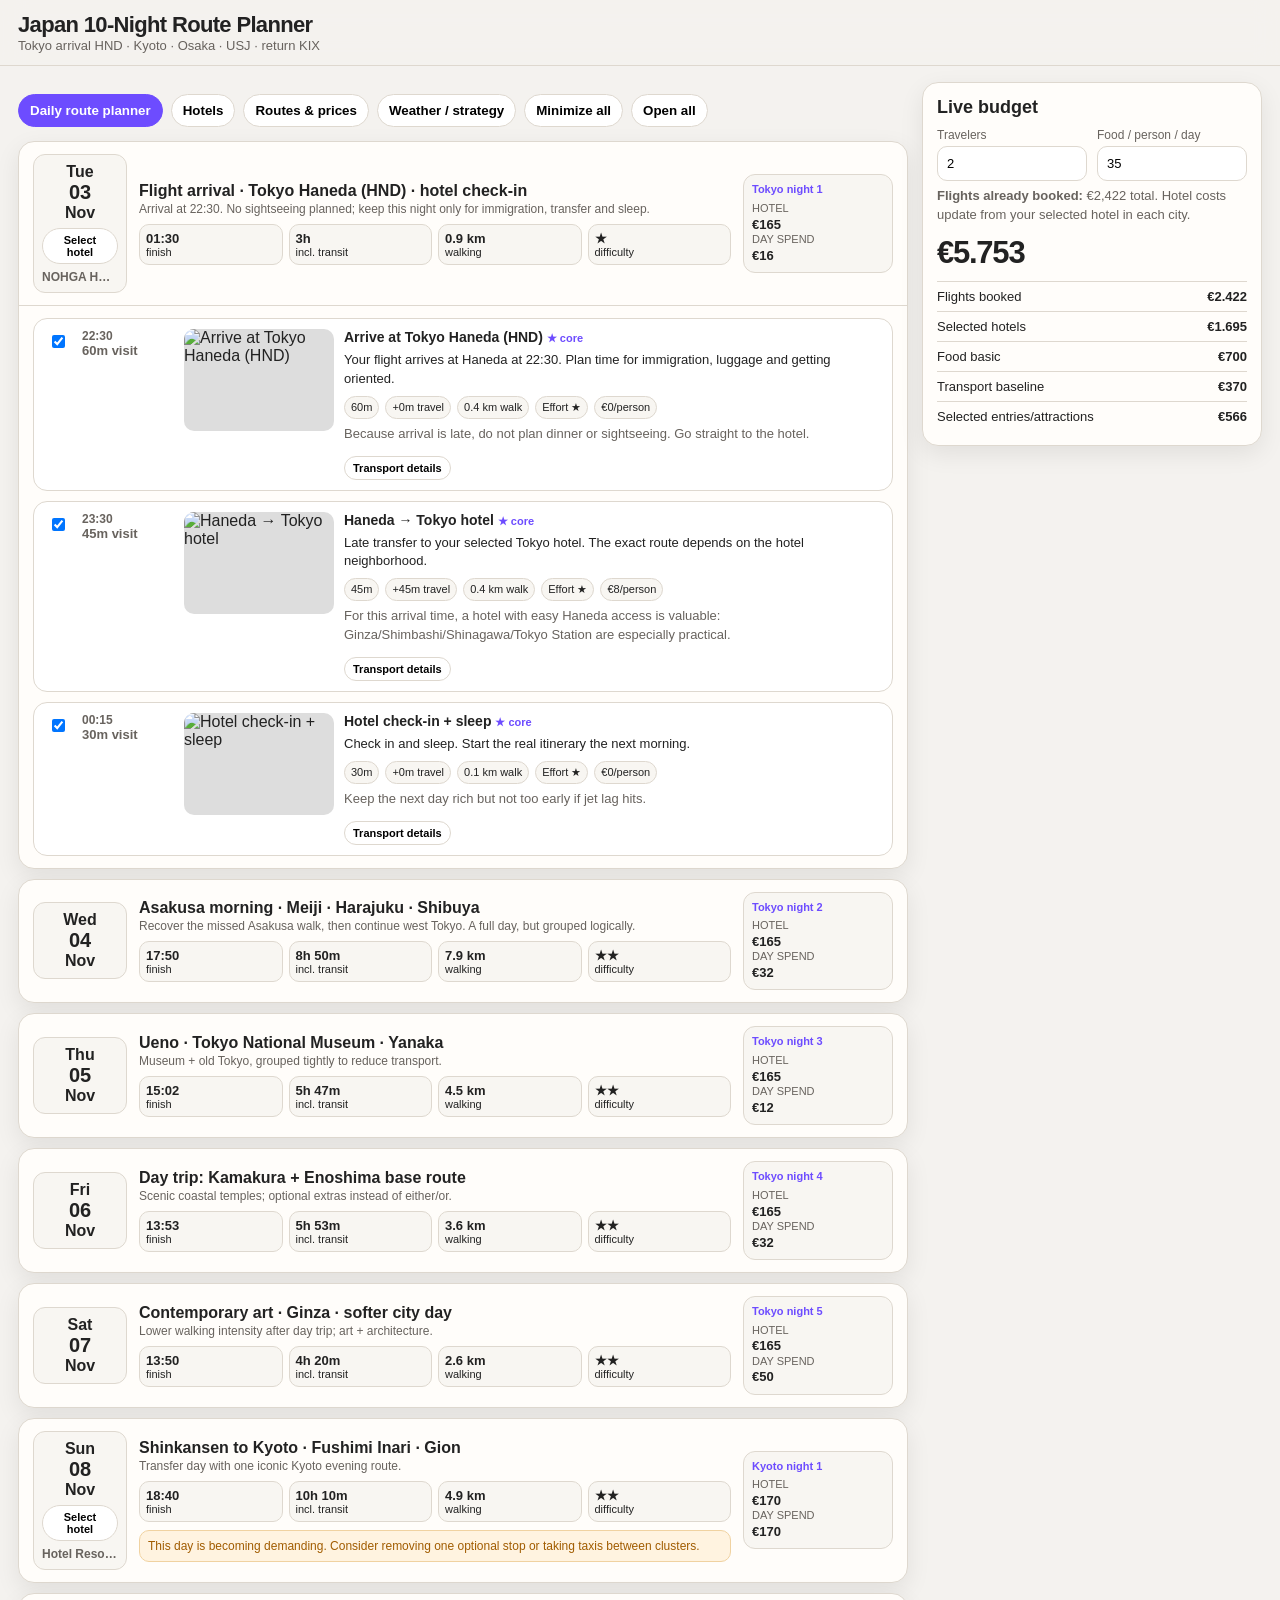
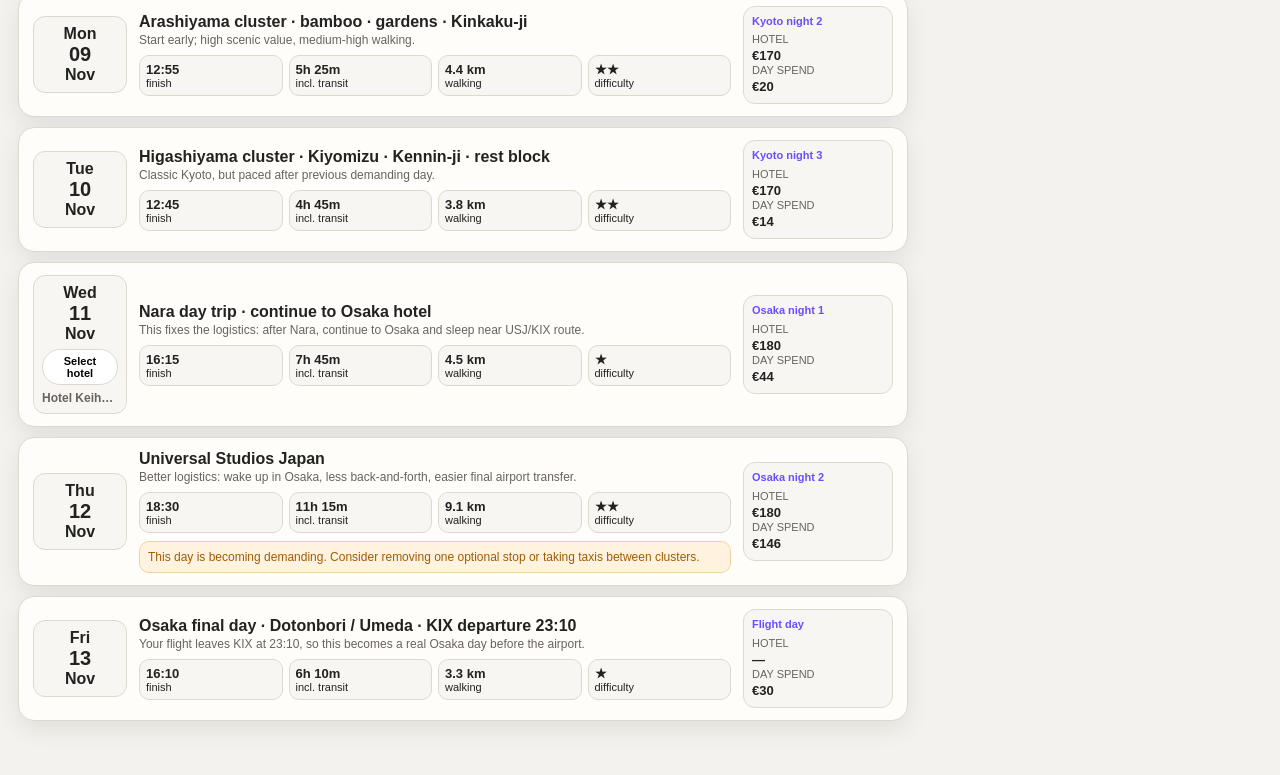
==== commit 5b3823f4: "Add files via upload" ====
--- a/japan.html
+++ b/japan.html
@@ -5,7 +5,7 @@
 <meta name="viewport" content="width=device-width, initial-scale=1.0"/>
 <title>Japan 10-Night Route Planner</title>
 <style>
-:root{--bg:#f4f2ef;--card:#fffdfa;--ink:#222;--muted:#68635e;--line:#ded8cf;--accent:#6d4cff;--accent2:#efeaff;--soft:#f8f6f2;--warn:#a15c00;--bad:#9b1c1c;--good:#137a4c;--shadow:0 8px 24px rgba(0,0,0,.08);--radius:16px}
+:root{--bg:#f4f2ef;--card:#fffdfa;--ink:#222;--muted:#68635e;--line:#ded8cf;--accent:#6d4cff;--accent2:#efeaff;--soft:#f8f6f2;--warn:#a15c00;--shadow:0 8px 24px rgba(0,0,0,.08);--radius:16px}
 *{box-sizing:border-box} body{margin:0;font-family:Inter,Arial,sans-serif;background:var(--bg);color:var(--ink)}
 header{position:sticky;top:0;z-index:20;background:rgba(244,242,239,.94);backdrop-filter:blur(12px);border-bottom:1px solid var(--line)}
 .header-inner{max-width:1320px;margin:0 auto;padding:12px 18px;display:flex;justify-content:space-between;gap:14px;align-items:center}
@@ -21,103 +21,166 @@
 .tabs{display:flex;gap:8px;flex-wrap:wrap;margin:14px 0} button{border:1px solid var(--line);background:#fff;border-radius:999px;padding:8px 11px;font-weight:800;cursor:pointer} button:hover{border-color:var(--accent);color:var(--accent)} .tab.active{background:var(--accent);color:#fff;border-color:var(--accent)}
 .airports,.routegrid,.hotels{display:grid;grid-template-columns:repeat(2,1fr);gap:10px} .airport,.route,.hotel{background:#fff;border:1px solid var(--line);border-radius:14px;padding:12px} .hotel img{width:100%;height:130px;object-fit:cover;border-radius:10px;margin-bottom:8px}
 .day{background:var(--card);border:1px solid var(--line);border-radius:var(--radius);box-shadow:var(--shadow);margin:10px 0;overflow:hidden}
-.day summary{list-style:none;cursor:pointer;padding:12px 14px;display:grid;grid-template-columns:94px 1fr auto;gap:12px;align-items:center} .day summary::-webkit-details-marker{display:none}
+.day summary{list-style:none;cursor:pointer;padding:12px 14px;display:grid;grid-template-columns:94px 1fr 150px;gap:12px;align-items:center} .day summary::-webkit-details-marker{display:none}
 .datebox{background:var(--soft);border:1px solid var(--line);border-radius:12px;text-align:center;padding:8px;font-weight:800} .datebox b{font-size:20px;display:block} .sumtitle{font-weight:900;font-size:16px} .sumline{font-size:12px;color:var(--muted);margin-top:2px}
 .day-stats{display:grid;grid-template-columns:repeat(4,1fr);gap:6px;margin-top:8px} .stat{font-size:11px;background:var(--soft);border:1px solid var(--line);border-radius:10px;padding:6px} .stat b{display:block;font-size:13px}
-.pill{font-size:11px;border-radius:999px;padding:4px 7px;background:var(--accent2);color:var(--accent);font-weight:900;white-space:nowrap} .warning{font-size:12px;margin-top:8px;padding:8px;border-radius:10px;background:#fff3e0;color:var(--warn);border:1px solid #f0d2a1;display:none}
+.pill{font-size:11px;border-radius:999px;padding:4px 7px;background:var(--accent2);color:var(--accent);font-weight:900;white-space:nowrap}
+.dayCostBox{background:var(--soft);border:1px solid var(--line);border-radius:12px;padding:8px;font-size:11px;color:var(--muted);line-height:1.25}
+.dayCostBox b{display:block;color:var(--ink);font-size:13px;margin-top:1px}
+.dayCostBox .cityday{font-weight:900;color:var(--accent);font-size:11px;margin-bottom:5px}
+ .warning{font-size:12px;margin-top:8px;padding:8px;border-radius:10px;background:#fff3e0;color:var(--warn);border:1px solid #f0d2a1;display:none}
 .daybody{border-top:1px solid var(--line);padding:12px 14px} .timeline{display:grid;gap:10px}
 .stop{display:grid;grid-template-columns:28px 92px 150px 1fr;gap:10px;padding:10px;border:1px solid var(--line);border-radius:14px;background:#fff;align-items:start} .stop.off{opacity:.42} .stop input{margin-top:6px}
 .stop img{width:150px;height:102px;object-fit:cover;border-radius:10px;background:#ddd} .time{font-size:12px;color:var(--muted);font-weight:900} .stop p{font-size:13px}
 .meta{display:flex;gap:6px;flex-wrap:wrap;margin-top:7px} .meta span{font-size:11px;background:var(--soft);border:1px solid var(--line);border-radius:999px;padding:4px 6px} .tip{font-size:12px;color:var(--muted);margin-top:6px}
-.legend{display:flex;gap:8px;flex-wrap:wrap;margin:8px 0} .legend span{font-size:12px;background:#fff;border:1px solid var(--line);border-radius:999px;padding:5px 8px}
+.infoBtn{font-size:11px;padding:5px 8px;margin-top:6px} .infoPanel{display:none;margin-top:8px;padding:9px;border-radius:12px;background:var(--soft);border:1px solid var(--line);font-size:12px;color:var(--ink)} .infoPanel.open{display:block}
 .hidden{display:none} .source{font-size:11px;color:var(--muted)} .coremark{font-size:11px;color:var(--accent);font-weight:900}
-@media(max-width:950px){.layout,.hero{grid-template-columns:1fr}.budget-card{position:relative;top:auto;right:auto;width:auto;max-height:none;order:-1}.kpis,.day-stats{grid-template-columns:repeat(2,1fr)}.stop{grid-template-columns:28px 1fr}.stop img{grid-column:1/3;width:100%;height:180px}.time{grid-column:1/3}.airports,.routegrid,.hotels{grid-template-columns:1fr}.day summary{grid-template-columns:74px 1fr}.pill{display:none}}
+.modalBackdrop{display:none;position:fixed;inset:0;background:rgba(0,0,0,.38);z-index:100;align-items:flex-start;justify-content:center;padding:80px 20px 30px;overflow:auto} .modalBackdrop.open{display:flex}
+.modal{width:min(960px,100%);background:var(--card);border:1px solid var(--line);border-radius:18px;box-shadow:0 20px 60px rgba(0,0,0,.25);padding:16px} .modalHead{display:flex;justify-content:space-between;gap:12px;align-items:center;border-bottom:1px solid var(--line);padding-bottom:10px;margin-bottom:12px}
+.hotelGrid{display:grid;grid-template-columns:repeat(2,1fr);gap:10px} .hotelOption{background:#fff;border:1px solid var(--line);border-radius:14px;padding:12px} .hotelOption.selected{border-color:var(--accent);box-shadow:0 0 0 2px var(--accent2)} .hotelOption b{font-size:13px} .hotelActions{display:flex;gap:8px;align-items:center;justify-content:space-between;margin-top:8px}
+.selectedHotelLine{font-size:12px;color:var(--muted);margin-top:6px;max-width:86px;overflow:hidden;text-overflow:ellipsis;white-space:nowrap}
+@media(max-width:950px){.layout,.hero{grid-template-columns:1fr}.budget-card{position:relative;top:auto;right:auto;width:auto;max-height:none;order:-1}.kpis,.day-stats{grid-template-columns:repeat(2,1fr)}.stop{grid-template-columns:28px 1fr}.stop img{grid-column:1/3;width:100%;height:180px}.time{grid-column:1/3}.airports,.routegrid,.hotels,.hotelGrid{grid-template-columns:1fr}.day summary{grid-template-columns:74px 1fr}.pill{display:none}}
+
+<style>
+@media(max-width:950px){
+  .stop > div:last-child{
+    grid-column:1/3 !important;
+    width:100% !important;
+  }
+  .stop h4,
+  .stop p,
+  .stop .tip{
+    max-width:100% !important;
+  }
+}
+
+@media(max-width:950px){
+  .stop{
+    display:block !important;
+    padding:14px !important;
+  }
+  .stop input{
+    display:block !important;
+    margin:0 0 10px 0 !important;
+  }
+  .stop .time{
+    display:block !important;
+    width:100% !important;
+    margin-bottom:10px !important;
+  }
+  .stop img{
+    display:block !important;
+    width:100% !important;
+    height:180px !important;
+    margin:0 0 12px 0 !important;
+  }
+  .stop > div:last-child{
+    display:block !important;
+    width:100% !important;
+    max-width:100% !important;
+  }
+  .stop h4,
+  .stop p,
+  .stop .tip,
+  .stop .meta{
+    width:100% !important;
+    max-width:100% !important;
+  }
+}
+
+
+@media(max-width:950px){
+  .dayCostBox{
+    grid-column:1/3 !important;
+    display:grid !important;
+    grid-template-columns:1fr 1fr 1fr !important;
+    gap:8px !important;
+    width:100% !important;
+    margin-top:10px !important;
+    padding:10px !important;
+  }
+  .dayCostBox .cityday{
+    grid-column:auto !important;
+    margin:0 !important;
+    align-self:center !important;
+  }
+  .dayCostBox div{
+    min-width:0 !important;
+    word-break:normal !important;
+  }
+  .dayCostBox b{
+    font-size:14px !important;
+    line-height:1.15 !important;
+  }
+}
+
+</style>
 </style>
 </head>
 <body>
-<header><div class="header-inner"><div><h1>Japan 10-Night Route Planner</h1><div class="muted">Tokyo + Kyoto · optimized by area, duration, travel time and fatigue</div></div><span class="tag">Selectable route blocks</span></div></header>
+<header><div class="header-inner"><div><h1>Japan 10-Night Route Planner</h1><div class="muted">Tokyo arrival HND · Kyoto · Osaka · USJ · return KIX</div></div></div></header>
 <div class="wrap"><div class="layout"><main class="main">
-<section class="card hero"><div><h2>Tokyo 5 nights → Kyoto 5 nights</h2><p><b>Recommended:</b> fly Germany → Tokyo on Monday 2 Nov 2026, arrive Tuesday 3 Nov. Return from Kansai International Airport on Friday 13 Nov.</p><p class="muted">This version groups nearby attractions, estimates duration and transfer time, and lets you remove anything that feels too much. The day summaries update automatically.</p><div class="kpis"><div class="kpi"><b>10</b><span class="muted">nights</span></div><div class="kpi"><b>2</b><span class="muted">bases</span></div><div class="kpi"><b>1</b><span class="muted">hotel change</span></div><div class="kpi"><b>HND → KIX</b><span class="muted">best airports</span></div></div></div><img src="https://images.unsplash.com/photo-1493976040374-85c8e12f0c0e?auto=format&fit=crop&w=900&q=80"></section>
-
-<section class="card"><h2>How to use this planner</h2><p>Each day has a core route plus nearby add-ons. Instead of “this or that”, all activities are listed in a logical route order. Uncheck anything you do not want, and the day recalculates estimated finish time, walking, transit, cost and fatigue.</p><div class="legend"><span>★ Core = recommended</span><span>Optional = easy to remove</span><span>Effort 4–5 = tiring</span><span>Warnings appear when a day gets heavy</span></div></section>
-
-<section class="card"><h2>International airport recommendations</h2><div class="airports"><div class="airport"><h3>Arrival: Tokyo Haneda (HND)</h3><p><b>Best choice.</b> Closest major international airport to central Tokyo, with easy Keikyu / Tokyo Monorail access.</p><p class="muted">Best for Ginza, Tokyo Station, Shinagawa, Asakusa or Ueno areas.</p></div><div class="airport"><h3>Alternative: Tokyo Narita (NRT)</h3><p>More distant but sometimes cheaper. Consider only if the flight is meaningfully better.</p><p class="muted">Plan roughly 60–90 minutes into central Tokyo.</p></div><div class="airport"><h3>Departure: Kansai International (KIX)</h3><p><b>Best international departure airport from Kyoto.</b> Direct JR Haruka train from Kyoto Station.</p><p class="muted">Avoids returning to Tokyo just to fly home.</p></div><div class="airport"><h3>Alternative: Osaka Itami (ITM)</h3><p>Closer to Kyoto/Osaka but mostly domestic; not ideal for Europe unless paired with a domestic connection.</p></div></div></section>
-
 <div class="tabs"><button class="tab active" onclick="showSection('itinerary',this)">Daily route planner</button><button class="tab" onclick="showSection('hotels',this)">Hotels</button><button class="tab" onclick="showSection('routes',this)">Routes & prices</button><button class="tab" onclick="showSection('notes',this)">Weather / strategy</button><button onclick="toggleAll(false)">Minimize all</button><button onclick="toggleAll(true)">Open all</button></div>
 <section id="itinerary"></section>
 
-<section id="hotels" class="hidden">
-<div class="card"><h2>Hotel options</h2><p class="muted">Location-first shortlist. Prices are planning placeholders; check exact refundable rates before booking.</p></div>
-<div class="hotels">
-<div class="hotel"><img src="https://images.unsplash.com/photo-1566073771259-6a8506099945?auto=format&fit=crop&w=600&q=80"><b>3★ Tokyo: Nohga Hotel Ueno Tokyo</b><p class="muted">Great for Ueno, Asakusa, museums and airport/train access. Estimate €135/night.</p></div>
-<div class="hotel"><img src="https://images.unsplash.com/photo-1551882547-ff40c63fe5fa?auto=format&fit=crop&w=600&q=80"><b>3★ Tokyo: Richmond Hotel Premier Asakusa</b><p class="muted">Good for Senso-ji, Skytree and older Tokyo. Estimate €125/night.</p></div>
-<div class="hotel"><img src="https://images.unsplash.com/photo-1564501049412-61c2a3083791?auto=format&fit=crop&w=600&q=80"><b>3★ Kyoto: Hotel Resol Trinity Kyoto</b><p class="muted">Central, design-led, good for walking and transit. Estimate €155/night.</p></div>
-<div class="hotel"><img src="https://images.unsplash.com/photo-1578683010236-d716f9a3f461?auto=format&fit=crop&w=600&q=80"><b>4★ Tokyo: Daiwa Roynet Hotel Ginza Premier</b><p class="muted">Comfortable and central. Estimate €205/night.</p></div>
-<div class="hotel"><img src="https://images.unsplash.com/photo-1590490360182-c33d57733427?auto=format&fit=crop&w=600&q=80"><b>4★ Kyoto: The Royal Park Hotel Iconic Kyoto</b><p class="muted">Strong central base with better comfort. Estimate €230/night.</p></div>
-<div class="hotel"><img src="https://images.unsplash.com/photo-1582719508461-905c673771fd?auto=format&fit=crop&w=600&q=80"><b>4★ Kyoto: Cross Hotel Kyoto</b><p class="muted">Great for Gion, Pontocho and central Kyoto walks. Estimate €220/night.</p></div>
+<section id="hotels" class="hidden"><div class="card"><h2>Hotel selections</h2><p class="muted">Select one hotel per city. The live budget uses your selected hotels instead of a generic hotel level.</p></div><div id="hotelFull"></div></section>
+
+<section id="routes" class="hidden"><div class="routegrid">
+<div class="route"><h3>Tokyo → Kyoto</h3><p>Tokaido Shinkansen from Tokyo/Shinagawa to Kyoto. Budget approx €85/person.</p></div>
+<div class="route"><h3>Kyoto → Nara → Osaka</h3><p>Store luggage or forward it, visit Nara, then continue to Osaka. This avoids returning to Kyoto.</p></div>
+<div class="route"><h3>Osaka → USJ</h3><p>Best from Universal City hotels by walking. From Namba/Umeda, use JR via Nishikujo to Universal City.</p></div>
+<div class="route"><h3>Osaka → KIX</h3><p>From Namba use Nankai. From Osaka/Umeda use JR. From Universal City, connect via Nishikujo/Osaka or taxi to a main station.</p></div>
 </div></section>
 
-<section id="routes" class="hidden"><div class="routegrid">
-<div class="route"><h3>HND → Tokyo</h3><p>Keikyu is often best for Shinagawa/Ginza/Asakusa sides. Tokyo Monorail is simple for Hamamatsucho and JR connections.</p><p><b>Budget:</b> €3–6/person.</p></div>
-<div class="route"><h3>NRT → Tokyo</h3><p>Use Narita Express for Tokyo/Shinjuku/Shibuya or Skyliner for Ueno/Nippori.</p><p><b>Budget:</b> €15–25/person.</p></div>
-<div class="route"><h3>Tokyo → Kyoto</h3><p>Tokaido Shinkansen from Tokyo/Shinagawa to Kyoto. Reserved seats usually go on sale one month ahead.</p><p><b>Budget:</b> approx €85/person.</p></div>
-<div class="route"><h3>Kyoto → Nara</h3><p>Kintetsu is often most convenient for Nara Park; JR works well from Kyoto Station.</p><p><b>Budget:</b> approx €8–12/person return.</p></div>
-<div class="route"><h3>Kyoto → KIX</h3><p>JR Haruka Express direct from Kyoto Station to Kansai Airport.</p><p><b>Budget:</b> approx €20–25/person.</p></div>
-<div class="route"><h3>JR Pass?</h3><p>Do not buy the national JR Pass for this route. Point-to-point tickets are cheaper for one Tokyo→Kyoto Shinkansen plus local trains.</p></div>
-</div></section>
-
-<section id="notes" class="hidden"><div class="card"><h2>Weather, foliage and strategy</h2><p><b>Early November is excellent for walking:</b> generally mild, less humid and more comfortable than summer.</p><p><b>Temperature expectation:</b> Tokyo and Kyoto often sit roughly around 10–18°C in early/mid November. Bring layers, a light jacket and comfortable shoes.</p><p><b>Autumn colors:</b> Kyoto’s peak foliage is often later in November, so this may be early for full red-maple intensity. The upside is slightly less peak-season pressure than late November.</p><p><b>Routing strategy:</b> the planner intentionally groups nearby places, avoids cross-city zigzags, and puts lower-effort blocks after high-effort attractions.</p></div></section>
+<section id="notes" class="hidden"><div class="card"><h2>Weather, foliage and strategy</h2><p>Early November is excellent for walking, but Kyoto foliage may still be before peak. The updated ending is stronger because USJ and the flight day are both handled from Osaka.</p></div></section>
 </main>
 
-<aside class="card budget-card"><h2>Live budget</h2><div class="controls"><div><label>Hotel level</label><select id="hotelLevel"><option value="3">3★ good reviewed</option><option value="4">4★ better comfort</option></select></div><div><label>Travelers</label><input id="travellers" type="number" min="1" value="2"></div><div><label>Flight estimate / person</label><input id="flight" type="number" value="780"></div><div><label>Food / person / day</label><input id="food" type="number" value="35"></div></div><p class="muted">Totals update when you select/unselect attractions.</p><div class="budget-total" id="totalBudget">€0</div><div id="budgetRows"></div></aside>
+<aside class="card budget-card"><h2>Live budget</h2><div class="controls"><div><label>Travelers</label><input id="travellers" type="number" min="1" value="2"></div><div><label>Food / person / day</label><input id="food" type="number" value="35"></div></div><p class="muted"><b>Flights already booked:</b> €2,422 total. Hotel costs update from your selected hotel in each city.</p><div class="budget-total" id="totalBudget">€0</div><div id="budgetRows"></div></aside>
 </div></div>
 
+<div class="modalBackdrop" id="hotelModal"><div class="modal"><div class="modalHead"><div><h2 id="modalTitle">Hotels</h2><p class="muted" id="modalSub">Select one option.</p></div><button onclick="closeHotelModal()">Close</button></div><div id="modalHotels"></div></div></div>
+
 <script>
-const days = [{"date": "Tue 03 Nov", "city": "Tokyo", "title": "Arrival \u00b7 Asakusa cluster", "base": "Tokyo night 1", "summary": "Soft arrival day, evening atmosphere, very low pressure.", "start": "16:30", "items": [{"id": "d1_hotel", "name": "Hotel check-in / reset", "time": "16:30", "duration": 60, "transit": 45, "walk": 0.6, "effort": 1, "cost": 0, "core": true, "photo": "https://images.unsplash.com/photo-1540959733332-eab4deabeeaf?auto=format&fit=crop&w=900&q=80", "desc": "Arrive, check in, shower and reset before the first evening walk.", "tip": "If arriving through Haneda, Keikyu or Monorail are usually easiest depending on hotel area."}, {"id": "d1_sensoji", "name": "Senso-ji after dark", "time": "18:00", "duration": 75, "transit": 15, "walk": 1.0, "effort": 2, "cost": 0, "core": true, "photo": "https://images.unsplash.com/photo-1513407030348-c983a97b98d8?auto=format&fit=crop&w=900&q=80", "desc": "A classic but better at night: lanterns, temple atmosphere and fewer tour groups.", "tip": "Best photos around blue hour and after dark, especially around the main gate and pagoda."}, {"id": "d1_sumida", "name": "Sumida River / Skytree viewpoint walk", "time": "19:30", "duration": 45, "transit": 8, "walk": 1.2, "effort": 2, "cost": 0, "core": true, "photo": "https://images.unsplash.com/photo-1542051841857-5f90071e7989?auto=format&fit=crop&w=900&q=80", "desc": "Easy riverside walk with Tokyo Skytree views without committing to the paid deck.", "tip": "Good low-effort night photography after the temple."}, {"id": "d1_skytree", "name": "Tokyo Skytree deck", "time": "20:20", "duration": 75, "transit": 10, "walk": 0.5, "effort": 1, "cost": 14, "core": false, "photo": "https://images.unsplash.com/photo-1503899036084-c55cdd92da26?auto=format&fit=crop&w=900&q=80", "desc": "Optional paid viewpoint. Add only if you are not too tired from the flight.", "tip": "Can be skipped because Shibuya Sky is already planned later."}]}, {"date": "Wed 04 Nov", "city": "Tokyo", "title": "West Tokyo: Meiji \u00b7 Harajuku \u00b7 Omotesando \u00b7 Shibuya", "base": "Tokyo night 2", "summary": "Grouped by neighborhood to reduce transit; strong walking day but manageable.", "start": "08:30", "items": [{"id": "d2_meiji", "name": "Meiji Shrine", "time": "08:30", "duration": 75, "transit": 25, "walk": 1.8, "effort": 2, "cost": 0, "core": true, "photo": "https://images.unsplash.com/photo-1545569341-9eb8b30979d9?auto=format&fit=crop&w=900&q=80", "desc": "Forest walk and shrine architecture, best before the city gets busy.", "tip": "Start here because morning light and lower crowds make a big difference."}, {"id": "d2_harajuku", "name": "Harajuku side streets + Cat Street", "time": "10:00", "duration": 90, "transit": 5, "walk": 2.0, "effort": 2, "cost": 0, "core": true, "photo": "https://images.unsplash.com/photo-1542051841857-5f90071e7989?auto=format&fit=crop&w=900&q=80", "desc": "Street photography, shops, fashion and quieter corners beyond Takeshita Street.", "tip": "Cat Street is a better walking route than staying in the densest tourist stretch."}, {"id": "d2_omotesando", "name": "Omotesando architecture walk", "time": "11:45", "duration": 75, "transit": 0, "walk": 1.5, "effort": 2, "cost": 0, "core": true, "photo": "https://images.unsplash.com/photo-1542931287-023b922fa89b?auto=format&fit=crop&w=900&q=80", "desc": "A clean design/architecture corridor with good storefront and street details.", "tip": "Good for wide-angle city/architecture shots."}, {"id": "d2_nezu_museum", "name": "Nezu Museum garden", "time": "13:30", "duration": 90, "transit": 10, "walk": 0.8, "effort": 1, "cost": 10, "core": false, "photo": "https://images.unsplash.com/photo-1522383225653-ed111181a951?auto=format&fit=crop&w=900&q=80", "desc": "Optional art and garden break near Omotesando. Good if you want a calmer cultural stop.", "tip": "Add this if you want a slower indoor/garden moment before Shibuya."}, {"id": "d2_shibuya", "name": "Shibuya Crossing + Center Gai area", "time": "16:00", "duration": 60, "transit": 10, "walk": 1.0, "effort": 2, "cost": 0, "core": true, "photo": "https://images.unsplash.com/photo-1503899036084-c55cdd92da26?auto=format&fit=crop&w=900&q=80", "desc": "Essential Tokyo energy and a good transition into evening.", "tip": "Use a slower shutter if you want motion blur at the crossing."}, {"id": "d2_shibuya_sky", "name": "Shibuya Sky sunset / blue hour", "time": "17:00", "duration": 90, "transit": 0, "walk": 0.4, "effort": 1, "cost": 16, "core": true, "photo": "https://images.unsplash.com/photo-1542931287-023b922fa89b?auto=format&fit=crop&w=900&q=80", "desc": "One of the strongest Tokyo viewpoints and worth booking in advance.", "tip": "Book a slot that starts before sunset and stay through blue hour."}]}, {"date": "Thu 05 Nov", "city": "Tokyo", "title": "Ueno \u00b7 Tokyo National Museum \u00b7 Yanaka", "base": "Tokyo night 3", "summary": "Museum + old Tokyo, grouped tightly to reduce transport.", "start": "09:15", "items": [{"id": "d3_ueno", "name": "Ueno Park morning walk", "time": "09:15", "duration": 45, "transit": 20, "walk": 1.2, "effort": 1, "cost": 0, "core": true, "photo": "https://images.unsplash.com/photo-1554797589-7241bb691973?auto=format&fit=crop&w=900&q=80", "desc": "A gentle start before the museum, with park scenery and temple corners.", "tip": "Good low-effort buffer before the main museum block."}, {"id": "d3_tnm", "name": "Tokyo National Museum", "time": "10:15", "duration": 150, "transit": 0, "walk": 0.8, "effort": 2, "cost": 6, "core": true, "photo": "https://images.unsplash.com/photo-1554797589-7241bb691973?auto=format&fit=crop&w=900&q=80", "desc": "The most important classic museum for a first Japan trip: art, history, craft and cultural context.", "tip": "Do not overpack the morning; this deserves proper time."}, {"id": "d3_ameyoko", "name": "Ameyoko market walk", "time": "13:30", "duration": 45, "transit": 8, "walk": 0.8, "effort": 2, "cost": 0, "core": false, "photo": "https://images.unsplash.com/photo-1540959733332-eab4deabeeaf?auto=format&fit=crop&w=900&q=80", "desc": "Optional busy market texture near Ueno before the calmer Yanaka route.", "tip": "Skip if you feel visually overstimulated after the museum."}, {"id": "d3_yanaka", "name": "Yanaka lanes + cemetery paths", "time": "14:45", "duration": 120, "transit": 12, "walk": 2.5, "effort": 3, "cost": 0, "core": true, "photo": "https://images.unsplash.com/photo-1505069446780-4ef442b5207f?auto=format&fit=crop&w=900&q=80", "desc": "Old Tokyo atmosphere, quieter streets, small temples and excellent photography rhythm.", "tip": "Late afternoon light is ideal."}, {"id": "d3_nezu", "name": "Nezu Shrine", "time": "17:00", "duration": 45, "transit": 8, "walk": 0.8, "effort": 2, "cost": 0, "core": false, "photo": "https://images.unsplash.com/photo-1478436127897-769e1b3f0f36?auto=format&fit=crop&w=900&q=80", "desc": "Optional shrine add-on if energy is still good; beautiful vermilion gates.", "tip": "Good add-on because it is close to Yanaka, not across the city."}]}, {"date": "Fri 06 Nov", "city": "Tokyo", "title": "Day trip: Kamakura + Enoshima base route", "base": "Tokyo night 4", "summary": "Scenic coastal temples; optional extras instead of either/or.", "start": "08:00", "items": [{"id": "d4_train", "name": "Tokyo \u2192 Kamakura", "time": "08:00", "duration": 60, "transit": 60, "walk": 0.3, "effort": 1, "cost": 11, "core": true, "photo": "https://images.unsplash.com/photo-1526481280693-3bfa7568e0f3?auto=format&fit=crop&w=900&q=80", "desc": "JR Yokosuka Line from Tokyo/Shinagawa to Kamakura. Easy and good value.", "tip": "Start early to keep the day relaxed."}, {"id": "d4_hasedera", "name": "Hase-dera Temple", "time": "09:30", "duration": 75, "transit": 15, "walk": 1.0, "effort": 3, "cost": 3, "core": true, "photo": "https://images.unsplash.com/photo-1526481280693-3bfa7568e0f3?auto=format&fit=crop&w=900&q=80", "desc": "Beautiful temple complex with coastal views and gardens.", "tip": "A bit of stairs, so don't stack too many high-effort stops afterwards."}, {"id": "d4_buddha", "name": "Great Buddha of Kamakura", "time": "11:00", "duration": 45, "transit": 8, "walk": 0.8, "effort": 2, "cost": 2, "core": true, "photo": "https://images.unsplash.com/photo-1526481280693-3bfa7568e0f3?auto=format&fit=crop&w=900&q=80", "desc": "Iconic, quick and close to Hase-dera, so it fits naturally.", "tip": "Pairing with Hase avoids unnecessary backtracking."}, {"id": "d4_tsurugaoka", "name": "Tsurugaoka Hachimangu", "time": "13:30", "duration": 75, "transit": 15, "walk": 1.5, "effort": 2, "cost": 0, "core": true, "photo": "https://images.unsplash.com/photo-1545569341-9eb8b30979d9?auto=format&fit=crop&w=900&q=80", "desc": "Main Kamakura shrine with a ceremonial approach and strong sense of place.", "tip": "Good after lunch; not too physically demanding."}, {"id": "d4_enoshima", "name": "Enoshima sunset add-on", "time": "16:00", "duration": 120, "transit": 35, "walk": 2.0, "effort": 4, "cost": 0, "core": false, "photo": "https://images.unsplash.com/photo-1570459027562-4a916cc6113f?auto=format&fit=crop&w=900&q=80", "desc": "Optional coastal sunset extension. Beautiful, but it makes the day much longer.", "tip": "Add only if the weather is clear and you still have energy."}]}, {"date": "Sat 07 Nov", "city": "Tokyo", "title": "Contemporary art \u00b7 Ginza \u00b7 softer city day", "base": "Tokyo night 5", "summary": "Lower walking intensity after day trip; art + architecture.", "start": "09:30", "items": [{"id": "d5_teamlab", "name": "TeamLab Planets or Borderless", "time": "09:30", "duration": 120, "transit": 30, "walk": 0.8, "effort": 2, "cost": 25, "core": true, "photo": "https://images.unsplash.com/photo-1533158326339-7f3cf2404354?auto=format&fit=crop&w=900&q=80", "desc": "Immersive art experience; not traditional, but highly visual and memorable.", "tip": "Book in advance and go early."}, {"id": "d5_ginza", "name": "Ginza architecture / design walk", "time": "12:30", "duration": 90, "transit": 20, "walk": 1.8, "effort": 2, "cost": 0, "core": true, "photo": "https://images.unsplash.com/photo-1542931287-023b922fa89b?auto=format&fit=crop&w=900&q=80", "desc": "Department-store facades, design shops and polished Tokyo street photography.", "tip": "A visually rich but not physically heavy afternoon."}, {"id": "d5_forum", "name": "Tokyo International Forum", "time": "14:15", "duration": 45, "transit": 8, "walk": 0.6, "effort": 1, "cost": 0, "core": false, "photo": "https://images.unsplash.com/photo-1493514789931-586cb221d7a7?auto=format&fit=crop&w=900&q=80", "desc": "Optional architecture stop close to Ginza/Yurakucho.", "tip": "Good if you enjoy architectural lines and symmetry."}, {"id": "d5_palace", "name": "Imperial Palace East Gardens", "time": "15:30", "duration": 75, "transit": 12, "walk": 1.5, "effort": 2, "cost": 0, "core": false, "photo": "https://images.unsplash.com/photo-1493514789931-586cb221d7a7?auto=format&fit=crop&w=900&q=80", "desc": "Calm garden walk; useful if you want nature without crossing the city.", "tip": "Keep optional so this day stays restful."}]}, {"date": "Sun 08 Nov", "city": "Kyoto", "title": "Shinkansen to Kyoto \u00b7 Fushimi Inari \u00b7 Gion", "base": "Kyoto night 1", "summary": "Transfer day with one iconic Kyoto evening route.", "start": "08:30", "items": [{"id": "d6_shinkansen", "name": "Tokyo/Shinagawa \u2192 Kyoto Shinkansen", "time": "08:30", "duration": 150, "transit": 150, "walk": 0.6, "effort": 1, "cost": 85, "core": true, "photo": "https://images.unsplash.com/photo-1540959733332-eab4deabeeaf?auto=format&fit=crop&w=900&q=80", "desc": "Take the Tokaido Shinkansen. Reserved ordinary seats are enough.", "tip": "No JR Pass needed for this route."}, {"id": "d6_checkin", "name": "Kyoto hotel check-in / luggage drop", "time": "11:30", "duration": 60, "transit": 15, "walk": 0.5, "effort": 1, "cost": 0, "core": true, "photo": "https://images.unsplash.com/photo-1493976040374-85c8e12f0c0e?auto=format&fit=crop&w=900&q=80", "desc": "Drop luggage and reset before the afternoon route.", "tip": "Kyoto Station, Karasuma/Oike or Kawaramachi/Gion areas are best."}, {"id": "d6_fushimi", "name": "Fushimi Inari", "time": "15:00", "duration": 120, "transit": 20, "walk": 2.6, "effort": 4, "cost": 0, "core": true, "photo": "https://images.unsplash.com/photo-1478436127897-769e1b3f0f36?auto=format&fit=crop&w=900&q=80", "desc": "Unmissable. Walk beyond the first gate clusters for better photos and fewer people.", "tip": "Because this is high-effort, keep the evening gentle."}, {"id": "d6_gion", "name": "Gion + Shirakawa canal evening walk", "time": "19:00", "duration": 75, "transit": 20, "walk": 1.2, "effort": 2, "cost": 0, "core": true, "photo": "https://images.unsplash.com/photo-1528360983277-13d401cdc186?auto=format&fit=crop&w=900&q=80", "desc": "Atmospheric evening walk with traditional streets and reflections.", "tip": "Respect private alleys and avoid intrusive photos of people."}]}, {"date": "Mon 09 Nov", "city": "Kyoto", "title": "Arashiyama cluster \u00b7 bamboo \u00b7 gardens \u00b7 Kinkaku-ji", "base": "Kyoto night 2", "summary": "Start early; high scenic value, medium-high walking.", "start": "07:30", "items": [{"id": "d7_bamboo", "name": "Arashiyama Bamboo Grove", "time": "07:30", "duration": 60, "transit": 25, "walk": 1.2, "effort": 2, "cost": 0, "core": true, "photo": "https://images.unsplash.com/photo-1492571350019-22de08371fd3?auto=format&fit=crop&w=900&q=80", "desc": "Go early. The grove is famous for a reason but gets crowded quickly.", "tip": "Arrive before most tour groups."}, {"id": "d7_okochi", "name": "Okochi Sanso Garden", "time": "08:45", "duration": 75, "transit": 5, "walk": 1.0, "effort": 3, "cost": 6, "core": true, "photo": "https://images.unsplash.com/photo-1524413840807-0c3cb6fa808d?auto=format&fit=crop&w=900&q=80", "desc": "Special-gem garden with views and calmer composition after the bamboo grove.", "tip": "Worth the entry fee for photography and atmosphere."}, {"id": "d7_river", "name": "Togetsukyo Bridge + river walk", "time": "10:15", "duration": 60, "transit": 5, "walk": 1.4, "effort": 2, "cost": 0, "core": true, "photo": "https://images.unsplash.com/photo-1493976040374-85c8e12f0c0e?auto=format&fit=crop&w=900&q=80", "desc": "Classic Arashiyama river scenery and open views.", "tip": "A good visual change after temple/garden density."}, {"id": "d7_tenryuji", "name": "Tenryu-ji Garden", "time": "11:30", "duration": 60, "transit": 8, "walk": 0.8, "effort": 2, "cost": 4, "core": false, "photo": "https://images.unsplash.com/photo-1522383225653-ed111181a951?auto=format&fit=crop&w=900&q=80", "desc": "Optional garden add-on if you want a more complete Arashiyama morning.", "tip": "Add only if not garden-fatigued."}, {"id": "d7_kinkaku", "name": "Kinkaku-ji", "time": "14:30", "duration": 60, "transit": 35, "walk": 0.8, "effort": 2, "cost": 4, "core": true, "photo": "https://images.unsplash.com/photo-1624253321171-1be53e12f5f4?auto=format&fit=crop&w=900&q=80", "desc": "Touristy but unmissable; the reflection view is iconic.", "tip": "Because it is not next door, use taxi/bus to keep the day efficient."}]}, {"date": "Tue 10 Nov", "city": "Kyoto", "title": "Higashiyama cluster \u00b7 Kiyomizu \u00b7 Kennin-ji \u00b7 rest block", "base": "Kyoto night 3", "summary": "Classic Kyoto, but paced after previous demanding day.", "start": "08:00", "items": [{"id": "d8_kiyomizu", "name": "Kiyomizu-dera", "time": "08:00", "duration": 90, "transit": 20, "walk": 1.5, "effort": 3, "cost": 3, "core": true, "photo": "https://images.unsplash.com/photo-1545569341-9eb8b30979d9?auto=format&fit=crop&w=900&q=80", "desc": "Kyoto postcard temple with wooden terrace and city views.", "tip": "Go early; the surrounding lanes become packed."}, {"id": "d8_lanes", "name": "Sannenzaka / Ninenzaka lanes", "time": "09:45", "duration": 90, "transit": 0, "walk": 1.6, "effort": 3, "cost": 0, "core": true, "photo": "https://images.unsplash.com/photo-1493976040374-85c8e12f0c0e?auto=format&fit=crop&w=900&q=80", "desc": "Historic lanes, shops, tea houses and excellent street photography.", "tip": "This is close to Kiyomizu, so it is efficient and natural."}, {"id": "d8_kodaiji", "name": "Kodai-ji or Yasaka Pagoda photo stop", "time": "11:30", "duration": 45, "transit": 5, "walk": 0.8, "effort": 2, "cost": 0, "core": false, "photo": "https://images.unsplash.com/photo-1528360983277-13d401cdc186?auto=format&fit=crop&w=900&q=80", "desc": "Optional nearby visual stop before lunch/rest.", "tip": "Good if the day still feels comfortable."}, {"id": "d8_kenninji", "name": "Kennin-ji", "time": "13:30", "duration": 75, "transit": 10, "walk": 0.7, "effort": 1, "cost": 4, "core": true, "photo": "https://images.unsplash.com/photo-1522383225653-ed111181a951?auto=format&fit=crop&w=900&q=80", "desc": "A calm art/temple experience and a good lower-effort counterpoint to the morning.", "tip": "This is intentionally easier after Kiyomizu walking."}, {"id": "d8_pontocho", "name": "Pontocho / Kamo River evening stroll", "time": "17:30", "duration": 60, "transit": 10, "walk": 1.0, "effort": 1, "cost": 0, "core": false, "photo": "https://images.unsplash.com/photo-1528360983277-13d401cdc186?auto=format&fit=crop&w=900&q=80", "desc": "Optional light evening walk if you are not tired.", "tip": "Keep this optional; the day is already strong."}]}, {"date": "Wed 11 Nov", "city": "Kyoto", "title": "Nara day trip", "base": "Kyoto night 4", "summary": "One big day trip; avoid stacking a demanding evening.", "start": "08:30", "items": [{"id": "d9_train", "name": "Kyoto \u2192 Nara", "time": "08:30", "duration": 50, "transit": 50, "walk": 0.4, "effort": 1, "cost": 10, "core": true, "photo": "https://images.unsplash.com/photo-1579689189009-874f5cac2db5?auto=format&fit=crop&w=900&q=80", "desc": "Use Kintetsu Kyoto Line or JR Nara Line depending on hotel location.", "tip": "Kintetsu is often more convenient for Nara Park."}, {"id": "d9_todaiji", "name": "Todai-ji", "time": "10:00", "duration": 90, "transit": 15, "walk": 1.2, "effort": 2, "cost": 4, "core": true, "photo": "https://images.unsplash.com/photo-1545569341-9eb8b30979d9?auto=format&fit=crop&w=900&q=80", "desc": "Unmissable scale and one of the most memorable temple experiences.", "tip": "Do this before wandering too much around the deer park."}, {"id": "d9_park", "name": "Nara Park slow walk", "time": "11:45", "duration": 75, "transit": 0, "walk": 1.8, "effort": 2, "cost": 0, "core": true, "photo": "https://images.unsplash.com/photo-1579689189009-874f5cac2db5?auto=format&fit=crop&w=900&q=80", "desc": "Deer, open park scenery and temple approaches.", "tip": "Good photography, but keep distance and don't overfeed deer."}, {"id": "d9_kasuga", "name": "Kasuga Taisha approach", "time": "13:30", "duration": 90, "transit": 10, "walk": 2.0, "effort": 3, "cost": 0, "core": false, "photo": "https://images.unsplash.com/photo-1478436127897-769e1b3f0f36?auto=format&fit=crop&w=900&q=80", "desc": "Optional lantern-lined forest approach; beautiful but adds walking.", "tip": "Add only if energy is good after Todai-ji."}, {"id": "d9_return", "name": "Return to Kyoto + soft evening", "time": "16:00", "duration": 60, "transit": 50, "walk": 0.4, "effort": 1, "cost": 0, "core": true, "photo": "https://images.unsplash.com/photo-1528360983277-13d401cdc186?auto=format&fit=crop&w=900&q=80", "desc": "Keep dinner/evening flexible after a substantial day trip.", "tip": "Do not add another big Kyoto sightseeing block tonight."}]}, {"date": "Thu 12 Nov", "city": "Kyoto", "title": "Ginkaku-ji \u00b7 Philosopher's Path \u00b7 Nishiki \u00b7 final photo time", "base": "Kyoto night 5", "summary": "Flexible final day with scenic walking but enough space to rest.", "start": "09:00", "items": [{"id": "d10_ginkaku", "name": "Ginkaku-ji", "time": "09:00", "duration": 75, "transit": 25, "walk": 0.8, "effort": 2, "cost": 4, "core": true, "photo": "https://images.unsplash.com/photo-1522383225653-ed111181a951?auto=format&fit=crop&w=900&q=80", "desc": "Elegant temple and garden, calmer than some of the headline sights.", "tip": "Good final Kyoto garden experience."}, {"id": "d10_path", "name": "Philosopher's Path", "time": "10:30", "duration": 90, "transit": 0, "walk": 2.0, "effort": 2, "cost": 0, "core": true, "photo": "https://images.unsplash.com/photo-1493976040374-85c8e12f0c0e?auto=format&fit=crop&w=900&q=80", "desc": "Scenic canal walk. Early November may be before peak foliage, but it is still atmospheric.", "tip": "Best if you want a slower, contemplative morning."}, {"id": "d10_eikando", "name": "Eikan-do add-on", "time": "12:15", "duration": 75, "transit": 10, "walk": 0.8, "effort": 2, "cost": 7, "core": false, "photo": "https://images.unsplash.com/photo-1524413840807-0c3cb6fa808d?auto=format&fit=crop&w=900&q=80", "desc": "Optional temple/garden add-on if you want more autumn atmosphere.", "tip": "Add only if you still want more temple time."}, {"id": "d10_nishiki", "name": "Nishiki Market + Teramachi arcades", "time": "14:30", "duration": 90, "transit": 20, "walk": 1.2, "effort": 2, "cost": 0, "core": true, "photo": "https://images.unsplash.com/photo-1493976040374-85c8e12f0c0e?auto=format&fit=crop&w=900&q=80", "desc": "Useful final-day market/shopping area without making the day too heavy.", "tip": "Can be crowded, but practical and central."}, {"id": "d10_final", "name": "Final free photography walk", "time": "17:00", "duration": 75, "transit": 10, "walk": 1.2, "effort": 1, "cost": 0, "core": false, "photo": "https://images.unsplash.com/photo-1528360983277-13d401cdc186?auto=format&fit=crop&w=900&q=80", "desc": "Choose Gion, Kamo River or hotel-area streets depending on energy.", "tip": "Keep optional so you can pack and rest before the flight."}]}, {"date": "Fri 13 Nov", "city": "Travel", "title": "Kyoto \u2192 Kansai International Airport", "base": "Flight day", "summary": "Direct airport transfer, no sightseeing pressure.", "start": "08:00", "items": [{"id": "d11_haruka", "name": "Kyoto Station \u2192 Kansai International Airport", "time": "08:00", "duration": 90, "transit": 90, "walk": 0.4, "effort": 1, "cost": 23, "core": true, "photo": "https://images.unsplash.com/photo-1436491865332-7a61a109cc05?auto=format&fit=crop&w=900&q=80", "desc": "Use JR Haruka Express for the easiest transfer from Kyoto to KIX.", "tip": "Stay near Kyoto Station for the last night if your flight is early."}]}];
-const nightSplit={Tokyo:5,Kyoto:5};
-const hotelPrices={3:{Tokyo:135,Kyoto:155},4:{Tokyo:205,Kyoto:225}};
+const days = [{"date": "Tue 03 Nov", "city": "Tokyo", "title": "Flight arrival · Tokyo Haneda (HND) · hotel check-in", "base": "Tokyo night 1", "summary": "Arrival at 22:30. No sightseeing planned; keep this night only for immigration, transfer and sleep.", "start": "22:30", "hotelCity": "Tokyo", "items": [{"id": "d1_arrival", "name": "Arrive at Tokyo Haneda (HND)", "time": "22:30", "duration": 60, "transit": 0, "walk": 0.4, "effort": 1, "cost": 0, "core": true, "photo": "https://images.unsplash.com/photo-1436491865332-7a61a109cc05?auto=format&fit=crop&w=900&q=80", "desc": "Your flight arrives at Haneda at 22:30. Plan time for immigration, luggage and getting oriented.", "tip": "Because arrival is late, do not plan dinner or sightseeing. Go straight to the hotel.", "transport": "After immigration and luggage, follow signs for Keikyu Line / Tokyo Monorail / taxi. At this hour, check the last train connection to your hotel area. Taxi is the fallback if the train timing is tight."}, {"id": "d1_transfer", "name": "Haneda → Tokyo hotel", "time": "23:30", "duration": 45, "transit": 45, "walk": 0.4, "effort": 1, "cost": 8, "core": true, "photo": "https://images.unsplash.com/photo-1540959733332-eab4deabeeaf?auto=format&fit=crop&w=900&q=80", "desc": "Late transfer to your selected Tokyo hotel. The exact route depends on the hotel neighborhood.", "tip": "For this arrival time, a hotel with easy Haneda access is valuable: Ginza/Shimbashi/Shinagawa/Tokyo Station are especially practical.", "transport": "Keikyu is usually best for Shinagawa/Ginza/Asakusa-side hotels. Tokyo Monorail connects to Hamamatsucho/JR. If trains are no longer convenient, use taxi."}, {"id": "d1_checkin", "name": "Hotel check-in + sleep", "time": "00:15", "duration": 30, "transit": 0, "walk": 0.1, "effort": 1, "cost": 0, "core": true, "photo": "https://images.unsplash.com/photo-1566073771259-6a8506099945?auto=format&fit=crop&w=900&q=80", "desc": "Check in and sleep. Start the real itinerary the next morning.", "tip": "Keep the next day rich but not too early if jet lag hits.", "transport": "No transport after check-in."}]}, {"date": "Wed 04 Nov", "city": "Tokyo", "title": "Asakusa morning · Meiji · Harajuku · Shibuya", "base": "Tokyo night 2", "summary": "Recover the missed Asakusa walk, then continue west Tokyo. A full day, but grouped logically.", "start": "09:00", "items": [{"id": "d2_asakusa", "name": "Senso-ji + Asakusa morning", "time": "09:00", "duration": 75, "transit": 25, "walk": 1.2, "effort": 2, "cost": 0, "core": true, "photo": "https://images.unsplash.com/photo-1513407030348-c983a97b98d8?auto=format&fit=crop&w=900&q=80", "desc": "Moved here because your arrival on Nov 03 is too late. It gives you the classic Tokyo start without forcing it after the flight.", "tip": "Go before the main daytime crowd if possible, then move west toward Harajuku/Meiji.", "transport": "From your hotel, take metro/JR toward Asakusa Station. After the visit, use Ginza Line / JR connections toward Harajuku or Meiji-jingumae."}, {"id": "d2_meiji", "name": "Meiji Shrine", "time": "08:30", "duration": 75, "transit": 25, "walk": 1.8, "effort": 2, "cost": 0, "core": true, "photo": "https://images.unsplash.com/photo-1545569341-9eb8b30979d9?auto=format&fit=crop&w=900&q=80", "desc": "Forest walk and shrine architecture, best before the city gets busy.", "tip": "Start here because morning light and lower crowds make a big difference.", "transport": "JR Yamanote Line to Harajuku Station, or Tokyo Metro to Meiji-jingumae."}, {"id": "d2_harajuku", "name": "Harajuku side streets + Cat Street", "time": "10:00", "duration": 90, "transit": 5, "walk": 2.0, "effort": 2, "cost": 0, "core": true, "photo": "https://images.unsplash.com/photo-1542051841857-5f90071e7989?auto=format&fit=crop&w=900&q=80", "desc": "Street photography, shops, fashion and quieter corners beyond Takeshita Street.", "tip": "Cat Street is a better walking route than staying in the densest tourist stretch.", "transport": "Walk from Meiji Shrine/Harajuku toward Cat Street. No train needed."}, {"id": "d2_omotesando", "name": "Omotesando architecture walk", "time": "11:45", "duration": 75, "transit": 0, "walk": 1.5, "effort": 2, "cost": 0, "core": true, "photo": "https://images.unsplash.com/photo-1542931287-023b922fa89b?auto=format&fit=crop&w=900&q=80", "desc": "A clean design/architecture corridor with good storefront and street details.", "tip": "Good for wide-angle city/architecture shots.", "transport": "Continue on foot from Cat Street / Harajuku."}, {"id": "d2_nezu_museum", "name": "Nezu Museum garden", "time": "13:30", "duration": 90, "transit": 10, "walk": 0.8, "effort": 1, "cost": 10, "core": false, "photo": "https://images.unsplash.com/photo-1522383225653-ed111181a951?auto=format&fit=crop&w=900&q=80", "desc": "Optional art and garden break near Omotesando. Good if you want a calmer cultural stop.", "tip": "Add this if you want a slower indoor/garden moment before Shibuya.", "transport": "Walk/taxi from Omotesando. It is nearby and does not break the neighborhood logic."}, {"id": "d2_shibuya", "name": "Shibuya Crossing + Center Gai area", "time": "16:00", "duration": 60, "transit": 10, "walk": 1.0, "effort": 2, "cost": 0, "core": true, "photo": "https://images.unsplash.com/photo-1503899036084-c55cdd92da26?auto=format&fit=crop&w=900&q=80", "desc": "Essential Tokyo energy and a good transition into evening.", "tip": "Use a slower shutter for motion blur at the crossing.", "transport": "Tokyo Metro Ginza/Hanzomon/Fukutoshin Line from Omotesando to Shibuya, or walk if you still have energy."}, {"id": "d2_shibuya_sky", "name": "Shibuya Sky sunset / blue hour", "time": "17:00", "duration": 90, "transit": 0, "walk": 0.4, "effort": 1, "cost": 16, "core": true, "photo": "https://images.unsplash.com/photo-1542931287-023b922fa89b?auto=format&fit=crop&w=900&q=80", "desc": "One of the strongest Tokyo viewpoints and worth booking in advance.", "tip": "Book a slot that starts before sunset and stay through blue hour.", "transport": "Directly above/near Shibuya Station. No additional transport."}]}, {"date": "Thu 05 Nov", "city": "Tokyo", "title": "Ueno · Tokyo National Museum · Yanaka", "base": "Tokyo night 3", "summary": "Museum + old Tokyo, grouped tightly to reduce transport.", "start": "09:15", "items": [{"id": "d3_ueno", "name": "Ueno Park morning walk", "time": "09:15", "duration": 45, "transit": 20, "walk": 1.2, "effort": 1, "cost": 0, "core": true, "photo": "https://images.unsplash.com/photo-1554797589-7241bb691973?auto=format&fit=crop&w=900&q=80", "desc": "A gentle start before the museum, with park scenery and temple corners.", "tip": "Good low-effort buffer before the main museum block.", "transport": "JR/Metro to Ueno Station, then walk through the park toward the museum."}, {"id": "d3_tnm", "name": "Tokyo National Museum", "time": "10:15", "duration": 150, "transit": 0, "walk": 0.8, "effort": 2, "cost": 6, "core": true, "photo": "https://images.unsplash.com/photo-1554797589-7241bb691973?auto=format&fit=crop&w=900&q=80", "desc": "The most important classic museum for a first Japan trip: art, history, craft and cultural context.", "tip": "Do not overpack the morning; this deserves proper time.", "transport": "Inside Ueno Park, walk from the station or previous stop."}, {"id": "d3_ameyoko", "name": "Ameyoko market walk", "time": "13:30", "duration": 45, "transit": 8, "walk": 0.8, "effort": 2, "cost": 0, "core": false, "photo": "https://images.unsplash.com/photo-1540959733332-eab4deabeeaf?auto=format&fit=crop&w=900&q=80", "desc": "Optional busy market texture near Ueno before the calmer Yanaka route.", "tip": "Skip if you feel visually overstimulated after the museum.", "transport": "Walk from Ueno Park toward Ueno/Okachimachi."}, {"id": "d3_yanaka", "name": "Yanaka lanes + cemetery paths", "time": "14:45", "duration": 120, "transit": 12, "walk": 2.5, "effort": 3, "cost": 0, "core": true, "photo": "https://images.unsplash.com/photo-1505069446780-4ef442b5207f?auto=format&fit=crop&w=900&q=80", "desc": "Old Tokyo atmosphere, quieter streets, small temples and excellent photography rhythm.", "tip": "Late afternoon light is ideal.", "transport": "From Ueno, walk toward Yanaka or take JR to Nippori and start from there."}, {"id": "d3_nezu", "name": "Nezu Shrine", "time": "17:00", "duration": 45, "transit": 8, "walk": 0.8, "effort": 2, "cost": 0, "core": false, "photo": "https://images.unsplash.com/photo-1478436127897-769e1b3f0f36?auto=format&fit=crop&w=900&q=80", "desc": "Optional shrine add-on if energy is still good; beautiful vermilion gates.", "tip": "Good add-on because it is close to Yanaka.", "transport": "Walk from Yanaka if energy is good, or skip and return by metro from Nezu/Nippori."}]}, {"date": "Fri 06 Nov", "city": "Tokyo", "title": "Day trip: Kamakura + Enoshima base route", "base": "Tokyo night 4", "summary": "Scenic coastal temples; optional extras instead of either/or.", "start": "08:00", "items": [{"id": "d4_train", "name": "Tokyo → Kamakura", "time": "08:00", "duration": 60, "transit": 60, "walk": 0.3, "effort": 1, "cost": 11, "core": true, "photo": "https://images.unsplash.com/photo-1526481280693-3bfa7568e0f3?auto=format&fit=crop&w=900&q=80", "desc": "JR Yokosuka Line from Tokyo/Shinagawa to Kamakura. Easy and good value.", "tip": "Start early to keep the day relaxed.", "transport": "JR Yokosuka Line: Tokyo/Shinagawa → Kamakura. If staying west Tokyo, route through Shinjuku/Shonan-Shinjuku Line may work better."}, {"id": "d4_hasedera", "name": "Hase-dera Temple", "time": "09:30", "duration": 75, "transit": 15, "walk": 1.0, "effort": 3, "cost": 3, "core": true, "photo": "https://images.unsplash.com/photo-1526481280693-3bfa7568e0f3?auto=format&fit=crop&w=900&q=80", "desc": "Beautiful temple complex with coastal views and gardens.", "tip": "A bit of stairs, so do not stack too many high-effort stops afterwards.", "transport": "From Kamakura Station, take Enoden to Hase Station, then walk."}, {"id": "d4_buddha", "name": "Great Buddha of Kamakura", "time": "11:00", "duration": 45, "transit": 8, "walk": 0.8, "effort": 2, "cost": 2, "core": true, "photo": "https://images.unsplash.com/photo-1526481280693-3bfa7568e0f3?auto=format&fit=crop&w=900&q=80", "desc": "Iconic, quick and close to Hase-dera, so it fits naturally.", "tip": "Pairing with Hase avoids unnecessary backtracking.", "transport": "Walk from Hase-dera area."}, {"id": "d4_tsurugaoka", "name": "Tsurugaoka Hachimangu", "time": "13:30", "duration": 75, "transit": 15, "walk": 1.5, "effort": 2, "cost": 0, "core": true, "photo": "https://images.unsplash.com/photo-1545569341-9eb8b30979d9?auto=format&fit=crop&w=900&q=80", "desc": "Main Kamakura shrine with a ceremonial approach and strong sense of place.", "tip": "Good after lunch; not too physically demanding.", "transport": "Return by Enoden/JR or walk depending on lunch location; keep route central."}, {"id": "d4_enoshima", "name": "Enoshima sunset add-on", "time": "16:00", "duration": 120, "transit": 35, "walk": 2.0, "effort": 4, "cost": 0, "core": false, "photo": "https://images.unsplash.com/photo-1570459027562-4a916cc6113f?auto=format&fit=crop&w=900&q=80", "desc": "Optional coastal sunset extension. Beautiful, but it makes the day much longer.", "tip": "Add only if the weather is clear and you still have energy.", "transport": "Take Enoden toward Enoshima, then return to Tokyo via Fujisawa/Ofuna depending on route."}]}, {"date": "Sat 07 Nov", "city": "Tokyo", "title": "Contemporary art · Ginza · softer city day", "base": "Tokyo night 5", "summary": "Lower walking intensity after day trip; art + architecture.", "start": "09:30", "items": [{"id": "d5_teamlab", "name": "TeamLab Planets or Borderless", "time": "09:30", "duration": 120, "transit": 30, "walk": 0.8, "effort": 2, "cost": 25, "core": true, "photo": "https://images.unsplash.com/photo-1533158326339-7f3cf2404354?auto=format&fit=crop&w=900&q=80", "desc": "Immersive art experience; not traditional, but highly visual and memorable.", "tip": "Book in advance and go early.", "transport": "Route depends on final TeamLab choice. Use Google Maps day-of because Planets and Borderless are in different areas."}, {"id": "d5_ginza", "name": "Ginza architecture / design walk", "time": "12:30", "duration": 90, "transit": 20, "walk": 1.8, "effort": 2, "cost": 0, "core": true, "photo": "https://images.unsplash.com/photo-1542931287-023b922fa89b?auto=format&fit=crop&w=900&q=80", "desc": "Department-store facades, design shops and polished Tokyo street photography.", "tip": "A visually rich but not physically heavy afternoon.", "transport": "Metro/JR toward Ginza/Yurakucho. Exact line depends on TeamLab choice."}, {"id": "d5_forum", "name": "Tokyo International Forum", "time": "14:15", "duration": 45, "transit": 8, "walk": 0.6, "effort": 1, "cost": 0, "core": false, "photo": "https://images.unsplash.com/photo-1493514789931-586cb221d7a7?auto=format&fit=crop&w=900&q=80", "desc": "Optional architecture stop close to Ginza/Yurakucho.", "tip": "Good if you enjoy architectural lines and symmetry.", "transport": "Walk from Ginza/Yurakucho."}, {"id": "d5_palace", "name": "Imperial Palace East Gardens", "time": "15:30", "duration": 75, "transit": 12, "walk": 1.5, "effort": 2, "cost": 0, "core": false, "photo": "https://images.unsplash.com/photo-1493514789931-586cb221d7a7?auto=format&fit=crop&w=900&q=80", "desc": "Calm garden walk; useful if you want nature without crossing the city.", "tip": "Keep optional so this day stays restful.", "transport": "Walk/taxi from Tokyo Station/Yurakucho area."}]}, {"date": "Sun 08 Nov", "city": "Kyoto", "title": "Shinkansen to Kyoto · Fushimi Inari · Gion", "base": "Kyoto night 1", "summary": "Transfer day with one iconic Kyoto evening route.", "start": "08:30", "hotelCity": "Kyoto", "items": [{"id": "d6_shinkansen", "name": "Tokyo/Shinagawa → Kyoto Shinkansen", "time": "08:30", "duration": 150, "transit": 150, "walk": 0.6, "effort": 1, "cost": 85, "core": true, "photo": "https://images.unsplash.com/photo-1540959733332-eab4deabeeaf?auto=format&fit=crop&w=900&q=80", "desc": "Take the Tokaido Shinkansen. Reserved ordinary seats are enough.", "tip": "No national JR Pass needed for this route.", "transport": "Use SmartEX or station machines. Board at Tokyo or Shinagawa, arrive Kyoto Station. Send large luggage ahead if preferred."}, {"id": "d6_checkin", "name": "Kyoto hotel check-in / luggage drop", "time": "11:30", "duration": 60, "transit": 15, "walk": 0.5, "effort": 1, "cost": 0, "core": true, "photo": "https://images.unsplash.com/photo-1493976040374-85c8e12f0c0e?auto=format&fit=crop&w=900&q=80", "desc": "Drop luggage and reset before the afternoon route.", "tip": "Best areas: Downtown Kyoto / Karasuma-Oike, Kyoto Station, or Gion-Shijo.", "transport": "From Kyoto Station, use subway/taxi depending on hotel location."}, {"id": "d6_fushimi", "name": "Fushimi Inari", "time": "15:00", "duration": 120, "transit": 20, "walk": 2.6, "effort": 4, "cost": 0, "core": true, "photo": "https://images.unsplash.com/photo-1478436127897-769e1b3f0f36?auto=format&fit=crop&w=900&q=80", "desc": "Unmissable. Walk beyond the first gate clusters for better photos and fewer people.", "tip": "Because this is high-effort, keep the evening gentle.", "transport": "JR Nara Line from Kyoto Station to Inari Station. If staying downtown, use Keihan to Fushimi-Inari Station."}, {"id": "d6_gion", "name": "Gion + Shirakawa canal evening walk", "time": "19:00", "duration": 75, "transit": 20, "walk": 1.2, "effort": 2, "cost": 0, "core": true, "photo": "https://images.unsplash.com/photo-1528360983277-13d401cdc186?auto=format&fit=crop&w=900&q=80", "desc": "Atmospheric evening walk with traditional streets and reflections.", "tip": "Respect private alleys and avoid intrusive photos of people.", "transport": "From Fushimi Inari, Keihan Line to Gion-Shijo is the easiest connection."}]}, {"date": "Mon 09 Nov", "city": "Kyoto", "title": "Arashiyama cluster · bamboo · gardens · Kinkaku-ji", "base": "Kyoto night 2", "summary": "Start early; high scenic value, medium-high walking.", "start": "07:30", "items": [{"id": "d7_bamboo", "name": "Arashiyama Bamboo Grove", "time": "07:30", "duration": 60, "transit": 25, "walk": 1.2, "effort": 2, "cost": 0, "core": true, "photo": "https://images.unsplash.com/photo-1492571350019-22de08371fd3?auto=format&fit=crop&w=900&q=80", "desc": "Go early. The grove is famous for a reason but gets crowded quickly.", "tip": "Arrive before most tour groups.", "transport": "JR Sagano Line from Kyoto Station to Saga-Arashiyama, then walk. From downtown, Hankyu to Arashiyama may be better."}, {"id": "d7_okochi", "name": "Okochi Sanso Garden", "time": "08:45", "duration": 75, "transit": 5, "walk": 1.0, "effort": 3, "cost": 6, "core": true, "photo": "https://images.unsplash.com/photo-1524413840807-0c3cb6fa808d?auto=format&fit=crop&w=900&q=80", "desc": "Special-gem garden with views and calmer composition after the bamboo grove.", "tip": "Worth the entry fee for photography and atmosphere.", "transport": "Walk from the bamboo grove."}, {"id": "d7_river", "name": "Togetsukyo Bridge + river walk", "time": "10:15", "duration": 60, "transit": 5, "walk": 1.4, "effort": 2, "cost": 0, "core": true, "photo": "https://images.unsplash.com/photo-1493976040374-85c8e12f0c0e?auto=format&fit=crop&w=900&q=80", "desc": "Classic Arashiyama river scenery and open views.", "tip": "A good visual change after temple/garden density.", "transport": "Walk downhill from Okochi Sanso / central Arashiyama."}, {"id": "d7_tenryuji", "name": "Tenryu-ji Garden", "time": "11:30", "duration": 60, "transit": 8, "walk": 0.8, "effort": 2, "cost": 4, "core": false, "photo": "https://images.unsplash.com/photo-1522383225653-ed111181a951?auto=format&fit=crop&w=900&q=80", "desc": "Optional garden add-on if you want a more complete Arashiyama morning.", "tip": "Add only if not garden-fatigued.", "transport": "Walk from Bamboo Grove / Arashiyama central area."}, {"id": "d7_kinkaku", "name": "Kinkaku-ji", "time": "14:30", "duration": 60, "transit": 35, "walk": 0.8, "effort": 2, "cost": 4, "core": true, "photo": "https://images.unsplash.com/photo-1624253321171-1be53e12f5f4?auto=format&fit=crop&w=900&q=80", "desc": "Touristy but unmissable; the reflection view is iconic.", "tip": "Because it is not next door, use taxi/bus to keep the day efficient.", "transport": "Taxi is simplest from Arashiyama. Public transport is possible but slower with bus transfers."}]}, {"date": "Tue 10 Nov", "city": "Kyoto", "title": "Higashiyama cluster · Kiyomizu · Kennin-ji · rest block", "base": "Kyoto night 3", "summary": "Classic Kyoto, but paced after previous demanding day.", "start": "08:00", "items": [{"id": "d8_kiyomizu", "name": "Kiyomizu-dera", "time": "08:00", "duration": 90, "transit": 20, "walk": 1.5, "effort": 3, "cost": 3, "core": true, "photo": "https://images.unsplash.com/photo-1545569341-9eb8b30979d9?auto=format&fit=crop&w=900&q=80", "desc": "Kyoto postcard temple with wooden terrace and city views.", "tip": "Go early; the surrounding lanes become packed.", "transport": "Taxi early morning is efficient. Otherwise bus to Gojozaka/Kiyomizu-michi, then uphill walk."}, {"id": "d8_lanes", "name": "Sannenzaka / Ninenzaka lanes", "time": "09:45", "duration": 90, "transit": 0, "walk": 1.6, "effort": 3, "cost": 0, "core": true, "photo": "https://images.unsplash.com/photo-1493976040374-85c8e12f0c0e?auto=format&fit=crop&w=900&q=80", "desc": "Historic lanes, shops, tea houses and excellent street photography.", "tip": "This is close to Kiyomizu, so it is efficient and natural.", "transport": "Walk downhill from Kiyomizu-dera."}, {"id": "d8_kodaiji", "name": "Yasaka Pagoda / Kodai-ji photo stop", "time": "11:30", "duration": 45, "transit": 5, "walk": 0.8, "effort": 2, "cost": 0, "core": false, "photo": "https://images.unsplash.com/photo-1528360983277-13d401cdc186?auto=format&fit=crop&w=900&q=80", "desc": "Optional nearby visual stop before lunch/rest.", "tip": "Good if the day still feels comfortable.", "transport": "Walk from Ninenzaka/Sannenzaka."}, {"id": "d8_kenninji", "name": "Kennin-ji", "time": "13:30", "duration": 75, "transit": 10, "walk": 0.7, "effort": 1, "cost": 4, "core": true, "photo": "https://images.unsplash.com/photo-1522383225653-ed111181a951?auto=format&fit=crop&w=900&q=80", "desc": "A calm art/temple experience and a lower-effort counterpoint to the morning.", "tip": "This is intentionally easier after Kiyomizu walking.", "transport": "Walk/taxi from Higashiyama lanes. It sits close to Gion."}, {"id": "d8_pontocho", "name": "Pontocho / Kamo River evening stroll", "time": "17:30", "duration": 60, "transit": 10, "walk": 1.0, "effort": 1, "cost": 0, "core": false, "photo": "https://images.unsplash.com/photo-1528360983277-13d401cdc186?auto=format&fit=crop&w=900&q=80", "desc": "Optional light evening walk if you are not tired.", "tip": "Keep this optional; the day is already strong.", "transport": "Walk from Gion/Kennin-ji area toward Pontocho/Kamo River."}]}, {"date": "Wed 11 Nov", "city": "Nara / Osaka", "title": "Nara day trip · continue to Osaka hotel", "base": "Osaka night 1", "summary": "This fixes the logistics: after Nara, continue to Osaka and sleep near USJ/KIX route.", "start": "08:30", "hotelCity": "Osaka", "items": [{"id": "d9_checkout", "name": "Kyoto checkout / luggage to Osaka", "time": "08:30", "duration": 30, "transit": 20, "walk": 0.4, "effort": 1, "cost": 0, "core": true, "photo": "https://images.unsplash.com/photo-1436491865332-7a61a109cc05?auto=format&fit=crop&w=900&q=80", "desc": "Check out and either store luggage at Kyoto Station or forward/bring it toward Osaka after Nara.", "tip": "Best: use coin lockers or luggage storage, then continue to Osaka after Nara.", "transport": "If carrying luggage, store it at Kyoto Station before heading to Nara. Another option is luggage delivery Kyoto → Osaka hotel."}, {"id": "d9_train", "name": "Kyoto → Nara", "time": "09:00", "duration": 50, "transit": 50, "walk": 0.4, "effort": 1, "cost": 10, "core": true, "photo": "https://images.unsplash.com/photo-1579689189009-874f5cac2db5?auto=format&fit=crop&w=900&q=80", "desc": "Easy day trip from Kyoto. Start earlier because you will sleep in Osaka tonight.", "tip": "Kintetsu is often more convenient for Nara Park; JR works well from Kyoto Station.", "transport": "Kintetsu Kyoto Line or JR Nara Line. Choose based on luggage/storage and hotel location."}, {"id": "d9_todaiji", "name": "Todai-ji", "time": "10:30", "duration": 90, "transit": 15, "walk": 1.2, "effort": 2, "cost": 4, "core": true, "photo": "https://images.unsplash.com/photo-1545569341-9eb8b30979d9?auto=format&fit=crop&w=900&q=80", "desc": "Unmissable scale and one of the most memorable temple experiences.", "tip": "Do this before wandering too much around the deer park.", "transport": "Walk from Kintetsu Nara Station or bus/taxi from JR Nara Station."}, {"id": "d9_park", "name": "Nara Park slow walk", "time": "12:15", "duration": 75, "transit": 0, "walk": 1.8, "effort": 2, "cost": 0, "core": true, "photo": "https://images.unsplash.com/photo-1579689189009-874f5cac2db5?auto=format&fit=crop&w=900&q=80", "desc": "Deer, open park scenery and temple approaches.", "tip": "Good photography, but keep distance and do not overfeed deer.", "transport": "Walk from Todai-ji area."}, {"id": "d9_kasuga", "name": "Kasuga Taisha approach", "time": "14:00", "duration": 90, "transit": 10, "walk": 2.0, "effort": 3, "cost": 0, "core": false, "photo": "https://images.unsplash.com/photo-1478436127897-769e1b3f0f36?auto=format&fit=crop&w=900&q=80", "desc": "Optional lantern-lined forest approach; beautiful but adds walking.", "tip": "Add only if energy is good; you still need to transfer to Osaka.", "transport": "Walk from Nara Park/Todai-ji area."}, {"id": "d9_osaka", "name": "Nara → Osaka hotel check-in", "time": "16:00", "duration": 75, "transit": 60, "walk": 0.7, "effort": 1, "cost": 8, "core": true, "photo": "https://images.unsplash.com/photo-1590559899731-a382839e5549?auto=format&fit=crop&w=900&q=80", "desc": "Move to Osaka tonight so USJ day is easier and the final airport day has lower risk.", "tip": "Stay near Universal City, Namba, Osaka/Umeda or Tennoji depending on your flight/USJ preference.", "transport": "Kintetsu Nara → Osaka-Namba is convenient for Namba hotels. JR Nara → Osaka / Universal City may be better for JR-connected hotels."}]}, {"date": "Thu 12 Nov", "city": "Osaka", "title": "Universal Studios Japan", "base": "Osaka night 2", "summary": "Better logistics: wake up in Osaka, less back-and-forth, easier final airport transfer.", "start": "07:15", "items": [{"id": "d10_usj_train", "name": "Osaka hotel → Universal City Station", "time": "07:15", "duration": 35, "transit": 35, "walk": 0.5, "effort": 1, "cost": 3, "core": true, "photo": "https://images.unsplash.com/photo-1590559899731-a382839e5549?auto=format&fit=crop&w=900&q=80", "desc": "Much easier than coming from Kyoto. Arrive before opening if Nintendo/Harry Potter/headliners matter.", "tip": "Thursday is also a good weekday choice. Staying in Osaka reduces stress significantly.", "transport": "From Osaka/Umeda/Namba: JR lines via Nishikujo to Universal City. From Universal City hotels: walk."}, {"id": "d10_usj_entry", "name": "USJ rope drop + timed entries", "time": "08:00", "duration": 540, "transit": 0, "walk": 8.0, "effort": 5, "cost": 70, "core": true, "photo": "https://images.unsplash.com/photo-1590559899731-a382839e5549?auto=format&fit=crop&w=900&q=80", "desc": "Full theme-park day. Prioritize Super Nintendo World timed entry, Harry Potter, Hollywood Dream, shows and seasonal events.", "tip": "Use the official USJ app. Consider Express Pass if Super Nintendo World/Mario Kart is essential.", "transport": "The park entrance is by Universal City Station. Once inside, use the USJ app for live waits and area entry timing."}, {"id": "d10_express", "name": "Universal Express Pass buffer", "time": "Optional", "duration": 0, "transit": 0, "walk": 0, "effort": 0, "cost": 85, "core": false, "photo": "https://images.unsplash.com/photo-1590559899731-a382839e5549?auto=format&fit=crop&w=900&q=80", "desc": "Optional but useful if budget allows and you care about Nintendo/Harry Potter/headliners.", "tip": "Prices vary heavily by date and type, so this is a placeholder budget line.", "transport": "Buy only through official/authorized channels after choosing the exact date."}, {"id": "d10_evening", "name": "Return to Osaka hotel / simple dinner", "time": "19:30", "duration": 45, "transit": 20, "walk": 0.6, "effort": 1, "cost": 0, "core": true, "photo": "https://images.unsplash.com/photo-1590559899731-a382839e5549?auto=format&fit=crop&w=900&q=80", "desc": "Keep the evening simple. You will be tired and flying the next day.", "tip": "If staying near Universal City, this is effortless. If staying Namba/Umeda, trains are still much shorter than Kyoto.", "transport": "Universal City → Nishikujo → Osaka/Namba route depending on hotel."}]}, {"date": "Fri 13 Nov", "city": "Osaka", "title": "Osaka final day · Dotonbori / Umeda · KIX departure 23:10", "base": "Flight day", "summary": "Your flight leaves KIX at 23:10, so this becomes a real Osaka day before the airport.", "start": "10:00", "items": [{"id": "d11_checkout", "name": "Hotel checkout + luggage storage", "time": "10:00", "duration": 45, "transit": 0, "walk": 0.3, "effort": 1, "cost": 0, "core": true, "photo": "https://images.unsplash.com/photo-1566073771259-6a8506099945?auto=format&fit=crop&w=900&q=80", "desc": "Check out and leave luggage at the hotel or station lockers. Choose based on hotel area and airport route.", "tip": "If staying in Namba, leave luggage near Namba for easy Nankai access to KIX. If staying near Universal City, consider luggage storage at hotel and return before airport transfer.", "transport": "No major transport yet. Confirm hotel luggage storage before booking."}, {"id": "d11_osaka_castle", "name": "Osaka Castle Park", "time": "11:15", "duration": 90, "transit": 30, "walk": 1.8, "effort": 2, "cost": 0, "core": false, "photo": "https://images.unsplash.com/photo-1590253230532-a67f6bc61c9e?auto=format&fit=crop&w=900&q=80", "desc": "Optional classic Osaka photo stop. Best as a park/exterior visit; the interior museum is not essential for this trip.", "tip": "Add if you want a more traditional Osaka landmark before the urban afternoon.", "transport": "Use JR/metro depending on hotel. From Namba: subway/JR via Morinomiya or Osakajokoen. From Umeda: JR Loop Line."}, {"id": "d11_namba", "name": "Namba · Shinsaibashi · Dotonbori", "time": "14:00", "duration": 150, "transit": 25, "walk": 2.4, "effort": 2, "cost": 0, "core": true, "photo": "https://images.unsplash.com/photo-1590559899731-a382839e5549?auto=format&fit=crop&w=900&q=80", "desc": "The best final Osaka atmosphere: canals, neon, signs, arcades, food streets and easy last shopping.", "tip": "Good final-day photography and easy to keep flexible.", "transport": "Use metro/JR to Namba/Shinsaibashi. If your hotel is in Namba, this is the easiest final-day base."}, {"id": "d11_umeda", "name": "Umeda Sky Building sunset add-on", "time": "17:00", "duration": 90, "transit": 25, "walk": 1.0, "effort": 1, "cost": 13, "core": false, "photo": "https://images.unsplash.com/photo-1540959733332-eab4deabeeaf?auto=format&fit=crop&w=900&q=80", "desc": "Optional final viewpoint before going to the airport. Good if the weather is clear.", "tip": "Only add if you are not worried about time. Otherwise stay around Namba and head to KIX calmly.", "transport": "Metro/JR to Osaka/Umeda, then walk. From there, continue to KIX by JR or return to Namba for Nankai depending on luggage."}, {"id": "d11_kix", "name": "Transfer to Kansai International Airport (KIX)", "time": "19:45", "duration": 75, "transit": 75, "walk": 0.6, "effort": 1, "cost": 15, "core": true, "photo": "https://images.unsplash.com/photo-1436491865332-7a61a109cc05?auto=format&fit=crop&w=900&q=80", "desc": "Your return flight departs KIX at 23:10. Aim to reach the airport around 20:45–21:00.", "tip": "Do not cut this close. Leave Osaka around 19:30–20:00 depending on hotel/luggage location.", "transport": "From Namba: Nankai Rapi:t or Airport Express to KIX. From Osaka/Umeda: JR airport route. From Universal City: connect via Nishikujo/Osaka or use taxi to a convenient airport train/bus point."}]}];
+const hotels = {"Tokyo": {"nights": 5, "options": [{"id": "tok_nohga", "stars": "3★", "name": "NOHGA HOTEL UENO TOKYO", "area": "Ueno / Asakusa side", "price": 165, "why": "Best match for Ueno museum day, Yanaka, Asakusa arrival evening and airport/train access.", "note": "Strong review pattern; check availability before booking."}, {"id": "tok_richmond", "stars": "3★", "name": "Richmond Hotel Premier Asakusa", "area": "Asakusa", "price": 150, "why": "Good for first-night atmosphere, Senso-ji and Skytree views; slightly less central for Shibuya/Harajuku.", "note": "Use if you like older Tokyo atmosphere over hyper-central location."}, {"id": "tok_daiwa", "stars": "3★", "name": "Daiwa Roynet Hotel Ginza Premier", "area": "Ginza / Tokyo Station side", "price": 190, "why": "Very practical for Haneda, Shinkansen, Ginza day and cross-city transit.", "note": "Often behaves like an upper 3★/business 4★ option depending on platform."}, {"id": "tok_metro", "stars": "4★", "name": "Hotel Metropolitan Tokyo Marunouchi", "area": "Tokyo Station", "price": 285, "why": "Excellent for Shinkansen to Kyoto and overall transport; less character, more convenience.", "note": "Good if logistics matter more than neighborhood charm."}, {"id": "tok_mitsui", "stars": "4★", "name": "Mitsui Garden Hotel Ginza Premier", "area": "Ginza / Shimbashi", "price": 270, "why": "Stylish, central and convenient for Haneda, Ginza, Shibuya and TeamLab routes.", "note": "Good visual/design match."}, {"id": "tok_blossom", "stars": "4★", "name": "JR Kyushu Hotel Blossom Shinjuku", "area": "Shinjuku", "price": 290, "why": "Excellent for west Tokyo days, Shinjuku/Shibuya energy and many train connections.", "note": "More intense area, less ideal for Asakusa/Ueno days."}]}, "Kyoto": {"nights": 3, "options": [{"id": "kyo_resol", "stars": "3★", "name": "Hotel Resol Trinity Kyoto", "area": "Kyoto City Hall / Downtown", "price": 170, "why": "Very good balance: central, calm, close to Gion/Pontocho and useful transit.", "note": "Strong fit for Kyoto days."}, {"id": "kyo_forza", "stars": "3★", "name": "Hotel Forza Kyoto Shijo Kawaramachi", "area": "Downtown / Kawaramachi", "price": 155, "why": "Great for evening walks, Nishiki/Pontocho/Gion and central food/shopping access.", "note": "Strong location for this itinerary."}, {"id": "kyo_keihan", "stars": "3★", "name": "Hotel Keihan Kyoto Grande", "area": "Kyoto Station", "price": 145, "why": "Best for Shinkansen arrival, Nara transfer and easy logistics.", "note": "Less atmospheric, but very practical."}, {"id": "kyo_cross", "stars": "4★", "name": "Cross Hotel Kyoto", "area": "Sanjo / Downtown", "price": 255, "why": "Excellent location for Gion, Pontocho, Kamo River and central Kyoto walks.", "note": "One of the best location fits."}, {"id": "kyo_iconic", "stars": "4★", "name": "The Royal Park Hotel Iconic Kyoto", "area": "Karasuma-Oike / Central Kyoto", "price": 275, "why": "Comfortable, central and good for both east/west Kyoto routes.", "note": "Strong upgrade option."}, {"id": "kyo_vischio", "stars": "4★", "name": "Hotel Vischio Kyoto by Granvia", "area": "Kyoto Station", "price": 230, "why": "Very good if prioritizing transfers and easy logistics.", "note": "Less romantic location, but practical."}]}, "Osaka": {"nights": 2, "options": [{"id": "osa_keihan_tower", "stars": "3★", "name": "Hotel Keihan Universal Tower", "area": "Universal City", "price": 180, "why": "Best logistics for USJ: walk to the park, low-stress morning and evening.", "note": "Usually the most convenient choice for USJ focus."}, {"id": "osa_oriental", "stars": "3★", "name": "Oriental Hotel Universal City", "area": "Universal City", "price": 175, "why": "Very close to USJ and Universal City Station.", "note": "Great if you want minimum transport on USJ day."}, {"id": "osa_hiyori", "stars": "3★", "name": "Hiyori Hotel Osaka Namba Station", "area": "Namba", "price": 155, "why": "Good balance for KIX via Nankai and Osaka food/night areas.", "note": "Not walking distance to USJ, but excellent for airport and city."}, {"id": "osa_singulari", "stars": "4★", "name": "The Singulari Hotel & Skyspa at Universal Studios Japan", "area": "Universal City", "price": 240, "why": "Best comfort near USJ, with easy park access and a more premium stay.", "note": "Strongest choice if USJ convenience is priority."}, {"id": "osa_cross", "stars": "4★", "name": "Cross Hotel Osaka", "area": "Namba / Dotonbori", "price": 230, "why": "Better for Osaka city evening and easy Nankai route to KIX.", "note": "Choose if you prefer Osaka atmosphere over USJ doorstep."}, {"id": "osa_granvia", "stars": "4★", "name": "Hotel Granvia Osaka", "area": "Osaka / Umeda Station", "price": 230, "why": "Very good transport hub for USJ and airport routes.", "note": "Practical, station-focused, less atmospheric than Namba."}]}};
+let selectedHotels = {"Tokyo": "tok_nohga", "Kyoto": "kyo_resol", "Osaka": "osa_keihan_tower"};
 function pad(n){return String(n).padStart(2,'0')}
 function addMinutes(t,m){let [h,mi]=t.split(':').map(Number); let d=new Date(2000,0,1,h,mi+m); return pad(d.getHours())+':'+pad(d.getMinutes())}
 function fmtMin(m){const h=Math.floor(m/60), mm=m%60; return h?`${h}h${mm?` ${mm}m`:''}`:`${mm}m`}
 function eur(n){return "€"+Math.round(n).toLocaleString("en-DE")}
 function effortLabel(e){return "★".repeat(Math.max(1,Math.min(5,Math.round(e))))}
+function esc(s){return String(s).replace(/[&<>"']/g,m=>({'&':'&amp;','<':'&lt;','>':'&gt;','"':'&quot;',"'":'&#39;'}[m]))}
+function selectedHotel(city){return hotels[city].options.find(h=>h.id===selectedHotels[city]) || hotels[city].options[0];}
+function hotelCostForDay(day){
+  if(day.base && day.base.includes('Tokyo night')) return selectedHotel('Tokyo').price;
+  if(day.base && day.base.includes('Kyoto night')) return selectedHotel('Kyoto').price;
+  if(day.base && day.base.includes('Osaka night')) return selectedHotel('Osaka').price;
+  return 0;
+}
+function hotelSummary(city){if(!city) return ''; const h=selectedHotel(city); return `<button class="infoBtn" type="button" onclick="openHotelModal(event,'${city}')">Select hotel</button><div class="selectedHotelLine" id="sel-${city}" title="${h.name}">${h.name}</div>`}
+function hotelCard(city,h){const selected=selectedHotels[city]===h.id?'selected':''; return `<div class="hotelOption ${selected}"><b>${h.stars} · ${esc(h.name)}</b><p><b>${esc(h.area)}</b> · €${h.price}/night · ${hotels[city].nights} nights</p><p>${esc(h.why)}</p><p class="muted">${esc(h.note)}</p><div class="hotelActions"><span>${eur(h.price*hotels[city].nights)} total</span><button onclick="selectHotel('${city}','${h.id}')">Select</button></div></div>`}
+function openHotelModal(ev,city){ev.preventDefault(); ev.stopPropagation(); document.getElementById('modalTitle').textContent=city+' hotel options'; document.getElementById('modalSub').textContent=`${hotels[city].nights} nights · choose one to update the live budget`; document.getElementById('modalHotels').innerHTML='<div class="hotelGrid">'+hotels[city].options.map(h=>hotelCard(city,h)).join('')+'</div>'; document.getElementById('hotelModal').classList.add('open')}
+function closeHotelModal(){document.getElementById('hotelModal').classList.remove('open')}
+function selectHotel(city,id){selectedHotels[city]=id; build(); calc(); openHotelModal({preventDefault:()=>{},stopPropagation:()=>{}},city)}
+function buildHotelsFull(){document.getElementById('hotelFull').innerHTML=Object.keys(hotels).map(city=>`<div class="card"><h2>${city} · ${hotels[city].nights} nights</h2><div class="hotelGrid">${hotels[city].options.map(h=>hotelCard(city,h)).join('')}</div></div>`).join('')}
 function build(){
  const root=document.getElementById('itinerary'); root.innerHTML='';
  days.forEach((day,di)=>{
   const details=document.createElement('details'); details.className='day'; if(di===0) details.open=true;
-  details.innerHTML=`<summary><div class="datebox">${day.date.split(' ')[0]}<b>${day.date.split(' ')[1]}</b>${day.date.split(' ')[2]}</div><div><div class="sumtitle">${day.title}</div><div class="sumline">${day.summary}</div><div class="day-stats" id="stats-${di}"></div><div class="warning" id="warn-${di}"></div></div><span class="pill">${day.base}</span></summary><div class="daybody"><div class="timeline">${day.items.map((it,ii)=>`<div class="stop" id="stop-${it.id}"><input type="checkbox" class="itemcheck" data-day="${di}" data-id="${it.id}" ${it.core?'checked':''}><div class="time"><span class="slot" id="slot-${it.id}">${it.time}</span><br><span class="muted">${it.duration}m visit</span></div><img src="${it.photo}" alt="${it.name}"><div><h4>${it.name} ${it.core?'<span class="coremark">★ core</span>':'<span class="muted">optional</span>'}</h4><p>${it.desc}</p><div class="meta"><span>${it.duration}m</span><span>+${it.transit}m travel</span><span>${it.walk} km walk</span><span>Effort ${effortLabel(it.effort)}</span><span>€${it.cost}/person</span></div><p class="tip">${it.tip}</p></div></div>`).join('')}</div></div>`;
+  details.innerHTML=`<summary><div class="datebox">${day.date.split(' ')[0]}<b>${day.date.split(' ')[1]}</b>${day.date.split(' ')[2]}${hotelSummary(day.hotelCity)}</div><div><div class="sumtitle">${day.title}</div><div class="sumline">${day.summary}</div><div class="day-stats" id="stats-${di}"></div><div class="warning" id="warn-${di}"></div></div><div class="dayCostBox" id="costbox-${di}"><div class="cityday">${day.base}</div><div>HOTEL<b>€0</b></div><div>DAY SPEND<b>€0</b></div></div></summary><div class="daybody"><div class="timeline">${day.items.map((it)=>`<div class="stop" id="stop-${it.id}"><input type="checkbox" class="itemcheck" data-day="${di}" data-id="${it.id}" ${it.core?'checked':''}><div class="time"><span>${it.time}</span><br><span class="muted">${it.duration}m visit</span></div><img src="${it.photo}" alt="${esc(it.name)}"><div><h4>${it.name} ${it.core?'<span class="coremark">★ core</span>':'<span class="muted">optional</span>'}</h4><p>${it.desc}</p><div class="meta"><span>${it.duration}m</span><span>+${it.transit}m travel</span><span>${it.walk} km walk</span><span>Effort ${effortLabel(it.effort)}</span><span>€${it.cost}/person</span></div><p class="tip">${it.tip}</p><button class="infoBtn" type="button" onclick="toggleInfo(event,'trans-${it.id}')">Transport details</button><div class="infoPanel" id="trans-${it.id}">${it.transport}</div></div></div>`).join('')}</div></div>`;
   root.appendChild(details);
  });
  document.querySelectorAll('.itemcheck').forEach(c=>c.addEventListener('change',calc));
+ buildHotelsFull();
 }
+function toggleInfo(ev,id){ev.preventDefault(); ev.stopPropagation(); document.getElementById(id).classList.toggle('open')}
 function selectedItems(day){return day.items.filter(it=>document.querySelector(`.itemcheck[data-id="${it.id}"]`)?.checked)}
-function calcDay(day,di){
- let items=selectedItems(day), min=0, walk=0, cost=0, effort=0;
- items.forEach(it=>{min += it.duration + it.transit; walk += it.walk; cost += it.cost; effort += it.effort;});
- const avgEffort = items.length ? effort/items.length : 0;
- const finish=addMinutes(day.start,min);
- items.forEach((it,idx)=>{const slot=document.getElementById('slot-'+it.id); const stop=document.getElementById('stop-'+it.id); if(document.querySelector(`.itemcheck[data-id="${it.id}"]`)?.checked){stop.classList.remove('off')} else {stop.classList.add('off')} });
- document.getElementById('stats-'+di).innerHTML=`<div class="stat"><b>${finish}</b>finish</div><div class="stat"><b>${fmtMin(min)}</b>incl. transit</div><div class="stat"><b>${walk.toFixed(1)} km</b>walking</div><div class="stat"><b>${effortLabel(avgEffort)}</b>difficulty</div>`;
- const warn=document.getElementById('warn-'+di);
- let text='';
- if(min>600 || walk>12 || avgEffort>=3.4) text='This day is becoming demanding. Consider removing one optional stop or taking taxis between clusters.';
- if(items.some(it=>it.effort>=4) && items.length>4) text='This day includes a high-effort attraction plus many stops. Keep the evening flexible.';
- warn.textContent=text; warn.style.display=text?'block':'none';
- return {cost, minutes:min, walk, effort:avgEffort};
-}
-function calc(){
- let actCostPerPerson=0; days.forEach((d,i)=>{actCostPerPerson += calcDay(d,i).cost;});
- const level=document.getElementById('hotelLevel').value, travellers=+document.getElementById('travellers').value||2, flight=+document.getElementById('flight').value||0, food=+document.getElementById('food').value||0;
- const hotels=nightSplit.Tokyo*hotelPrices[level].Tokyo + nightSplit.Kyoto*hotelPrices[level].Kyoto;
- const flights=flight*travellers, meals=food*travellers*10, activities=actCostPerPerson*travellers;
- const transportBase=145*travellers;
- const total=hotels+flights+meals+transportBase+activities;
- document.getElementById('totalBudget').textContent=eur(total);
- document.getElementById('budgetRows').innerHTML=`<div class="budget-row"><span>Flights</span><b>${eur(flights)}</b></div><div class="budget-row"><span>Hotels (${level}★)</span><b>${eur(hotels)}</b></div><div class="budget-row"><span>Food basic</span><b>${eur(meals)}</b></div><div class="budget-row"><span>Transport baseline</span><b>${eur(transportBase)}</b></div><div class="budget-row"><span>Selected entries/attractions</span><b>${eur(activities)}</b></div>`;
-}
+function calcDay(day,di){let items=selectedItems(day), min=0, walk=0, cost=0, effort=0; items.forEach(it=>{min+=it.duration+it.transit; walk+=it.walk; cost+=it.cost; effort+=it.effort;}); const avg=items.length?effort/items.length:0; const finish=addMinutes(day.start,min); day.items.forEach(it=>{const stop=document.getElementById('stop-'+it.id); if(document.querySelector(`.itemcheck[data-id="${it.id}"]`)?.checked) stop.classList.remove('off'); else stop.classList.add('off');}); document.getElementById('stats-'+di).innerHTML=`<div class="stat"><b>${finish}</b>finish</div><div class="stat"><b>${fmtMin(min)}</b>incl. transit</div><div class="stat"><b>${walk.toFixed(1)} km</b>walking</div><div class="stat"><b>${effortLabel(avg)}</b>difficulty</div>`; const warn=document.getElementById('warn-'+di); let text=''; if(min>600||walk>12||avg>=3.4) text='This day is becoming demanding. Consider removing one optional stop or taking taxis between clusters.'; if(items.some(it=>it.effort>=4)&&items.length>4) text='This day includes a high-effort attraction plus many stops. Keep the evening flexible.'; warn.textContent=text; warn.style.display=text?'block':'none'; const hotelNight=hotelCostForDay(day); const travellers=+document.getElementById('travellers').value||2; const daySpend=cost*travellers; const box=document.getElementById('costbox-'+di); if(box){box.innerHTML=`<div class="cityday">${day.base}</div><div>HOTEL<b>${hotelNight?eur(hotelNight):'—'}</b></div><div>DAY SPEND<b>${eur(daySpend)}</b></div>`;} return {cost};}
+function calc(){let actCostPerPerson=0; days.forEach((d,i)=>actCostPerPerson+=calcDay(d,i).cost); const travellers=+document.getElementById('travellers').value||2, food=+document.getElementById('food').value||0; const hotelTotal=Object.keys(hotels).reduce((sum,city)=>sum+selectedHotel(city).price*hotels[city].nights,0); const flights=2422, meals=food*travellers*10, activities=actCostPerPerson*travellers, transportBase=185*travellers; const total=hotelTotal+flights+meals+transportBase+activities; document.getElementById('totalBudget').textContent=eur(total); document.getElementById('budgetRows').innerHTML=`<div class="budget-row"><span>Flights booked</span><b>${eur(flights)}</b></div><div class="budget-row"><span>Selected hotels</span><b>${eur(hotelTotal)}</b></div><div class="budget-row"><span>Food basic</span><b>${eur(meals)}</b></div><div class="budget-row"><span>Transport baseline</span><b>${eur(transportBase)}</b></div><div class="budget-row"><span>Selected entries/attractions</span><b>${eur(activities)}</b></div>`;}
 document.querySelectorAll('input,select').forEach(el=>el.addEventListener('change',calc));
 function showSection(id,btn){['itinerary','hotels','routes','notes'].forEach(s=>document.getElementById(s).classList.add('hidden'));document.getElementById(id).classList.remove('hidden');document.querySelectorAll('.tab').forEach(t=>t.classList.remove('active'));btn.classList.add('active')}
 function toggleAll(open){document.querySelectorAll('.day').forEach(d=>d.open=open)}
+document.getElementById('hotelModal').addEventListener('click',e=>{if(e.target.id==='hotelModal') closeHotelModal();});
 build(); calc();
 </script>
 </body></html>
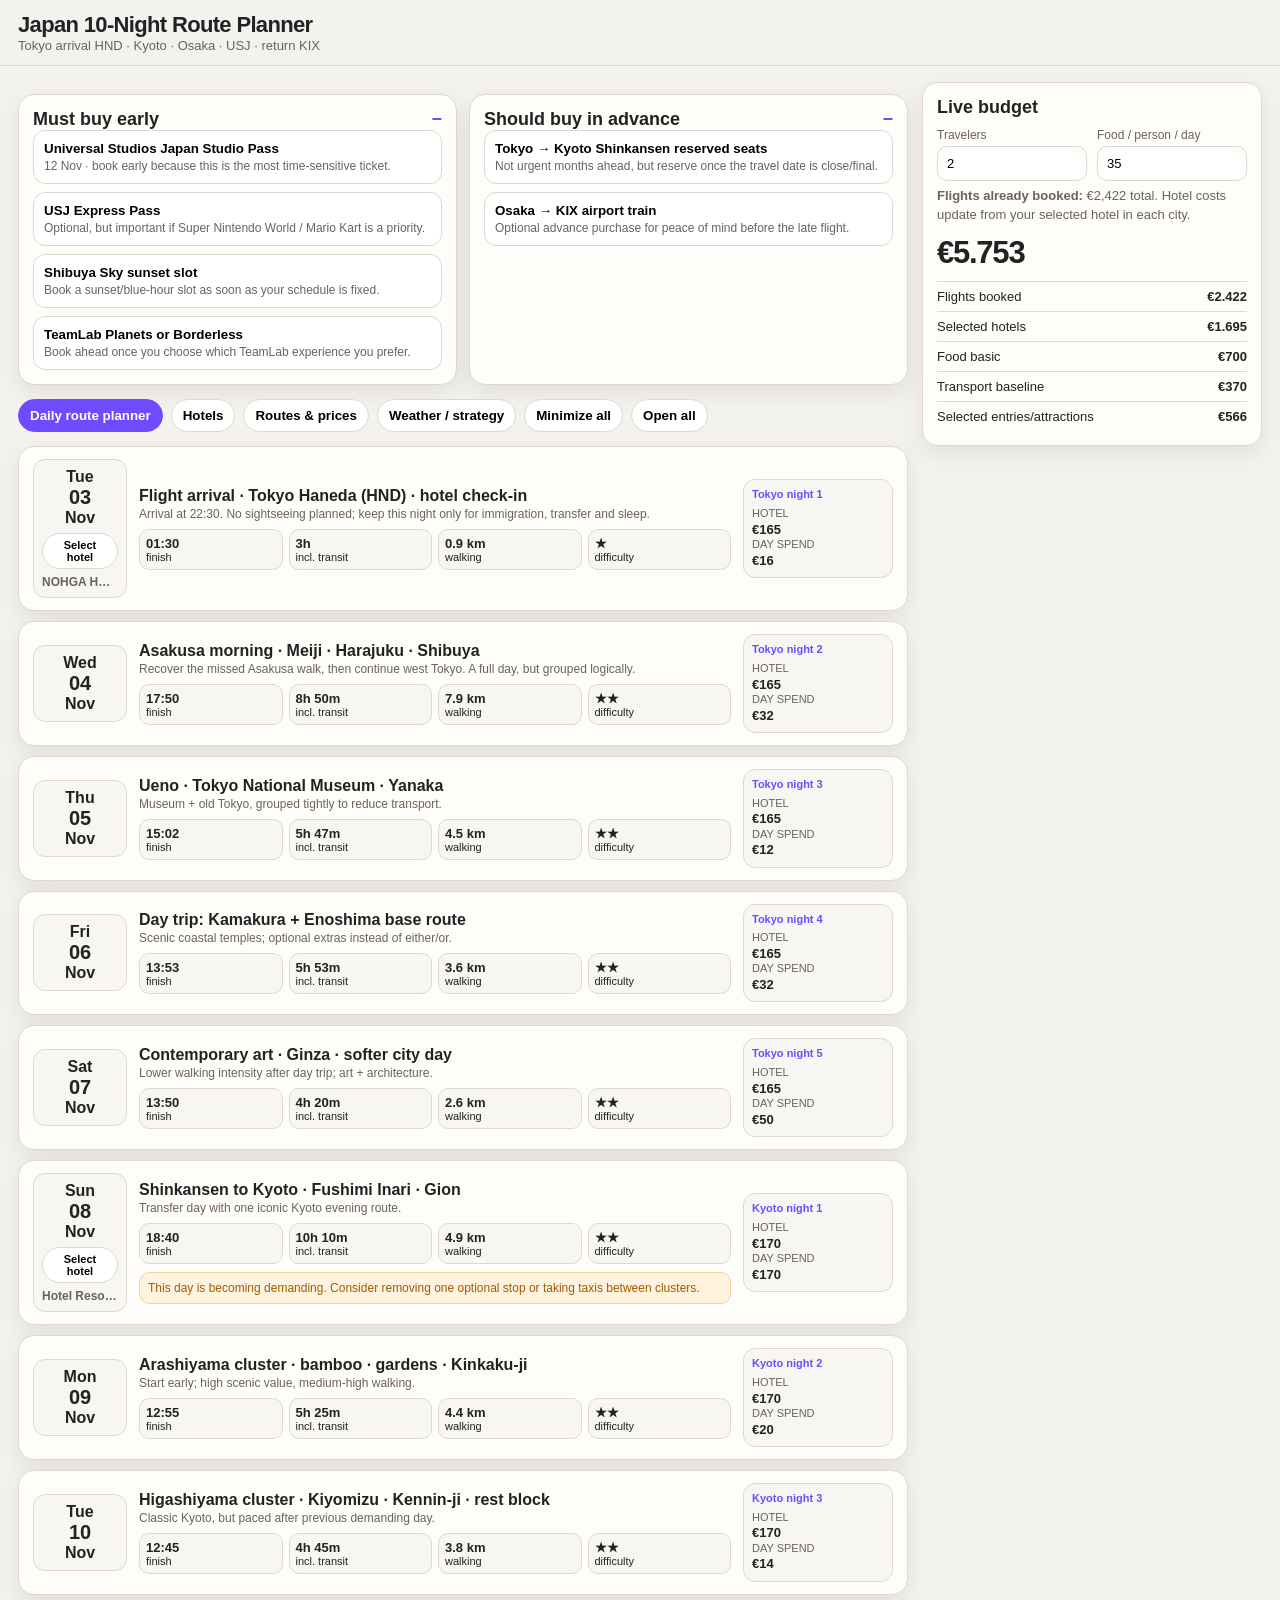
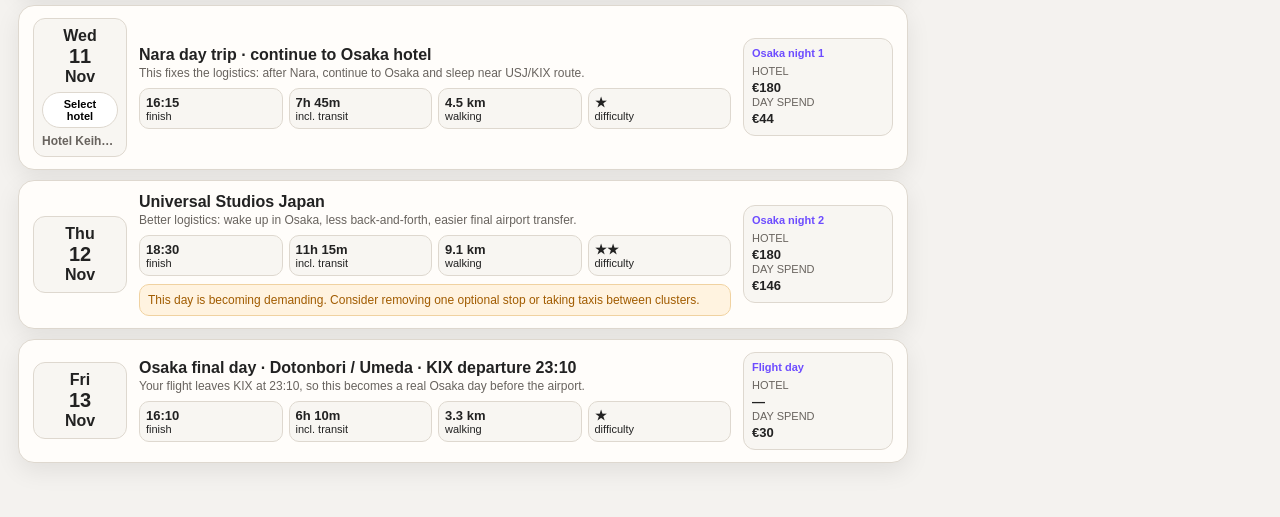
==== commit b68d9e88: "Add files via upload" ====
--- a/japan.html
+++ b/japan.html
@@ -114,12 +114,178 @@
   }
 }
 
+
+.budgetTitle{cursor:pointer;display:flex;align-items:center;justify-content:space-between;gap:8px}
+.budgetToggleHint{display:none;font-size:10px;color:var(--muted);font-weight:700}
+@media(max-width:950px){
+  body{padding-top:74px}
+  .budget-card{
+    position:fixed !important;
+    top:0 !important;
+    left:0 !important;
+    right:0 !important;
+    width:100% !important;
+    max-height:72px !important;
+    overflow:hidden !important;
+    z-index:80 !important;
+    border-radius:0 0 16px 16px !important;
+    box-shadow:0 8px 24px rgba(0,0,0,.16) !important;
+    order:initial !important;
+  }
+  .budget-card.open{
+    max-height:82vh !important;
+    overflow:auto !important;
+  }
+  .budgetTitle{
+    margin:0 !important;
+    padding:2px 0 !important;
+  }
+  .budgetToggleHint{display:inline}
+  .budgetContent{
+    display:none;
+    padding-top:10px;
+  }
+  .budget-card.open .budgetContent{
+    display:block;
+  }
+  .budget-card:not(.open) .budgetContent{
+    display:none !important;
+  }
+  header{
+    top:72px !important;
+  }
+}
+
+
+@media(max-width:950px){
+  body{
+    padding-top:0 !important;
+  }
+  header{
+    position:sticky !important;
+    top:0 !important;
+    z-index:90 !important;
+  }
+  .wrap{
+    padding-top:74px !important;
+  }
+  .budget-card{
+    position:fixed !important;
+    top:58px !important;
+    left:0 !important;
+    right:0 !important;
+    width:100% !important;
+    max-height:72px !important;
+    overflow:hidden !important;
+    z-index:85 !important;
+    border-radius:0 0 16px 16px !important;
+    box-shadow:0 8px 24px rgba(0,0,0,.16) !important;
+  }
+  .budget-card.open{
+    max-height:calc(82vh - 58px) !important;
+    overflow:auto !important;
+  }
+}
+
+
+.ticketSection{
+  margin:14px 0;
+  display:grid;
+  grid-template-columns:1fr 1fr;
+  gap:12px;
+}
+.ticketBox{
+  background:var(--card);
+  border:1px solid var(--line);
+  border-radius:var(--radius);
+  box-shadow:var(--shadow);
+  padding:14px;
+}
+.ticketBox h2{
+  margin-bottom:8px;
+}
+.ticketList{
+  display:grid;
+  gap:8px;
+}
+.ticketItem{
+  text-align:left;
+  border:1px solid var(--line);
+  background:#fff;
+  border-radius:12px;
+  padding:10px;
+  cursor:pointer;
+  font-weight:800;
+  width:100%;
+}
+.ticketItem span{
+  display:block;
+  color:var(--muted);
+  font-size:12px;
+  font-weight:500;
+  margin-top:3px;
+}
+.ticketItem:hover{
+  border-color:var(--accent);
+  color:var(--accent);
+}
+.stop.focusedStop{
+  outline:3px solid var(--accent);
+  box-shadow:0 0 0 6px var(--accent2);
+}
+@media(max-width:950px){
+  .ticketSection{
+    grid-template-columns:1fr;
+  }
+}
+
+
+.ticketHeader{
+  cursor:pointer;
+  display:flex;
+  justify-content:space-between;
+  align-items:center;
+  gap:8px;
+  margin-bottom:0 !important;
+}
+.ticketHeader::after{
+  content:'−';
+  font-size:18px;
+  color:var(--accent);
+}
+.ticketBox.collapsed .ticketHeader::after{
+  content:'+';
+}
+.ticketBox.collapsed .ticketList{
+  display:none;
+}
+
 </style>
 </style>
 </head>
 <body>
 <header><div class="header-inner"><div><h1>Japan 10-Night Route Planner</h1><div class="muted">Tokyo arrival HND · Kyoto · Osaka · USJ · return KIX</div></div></div></header>
 <div class="wrap"><div class="layout"><main class="main">
+
+<section class="ticketSection">
+  <div class="ticketBox">
+    <h2 class="ticketHeader" onclick="toggleTicketBox(this)">Must buy early</h2>
+    <div class="ticketList">
+      <button class="ticketItem" onclick="focusAttraction('d10_usj_entry')">Universal Studios Japan Studio Pass <span>12 Nov · book early because this is the most time-sensitive ticket.</span></button>
+      <button class="ticketItem" onclick="focusAttraction('d10_express')">USJ Express Pass <span>Optional, but important if Super Nintendo World / Mario Kart is a priority.</span></button>
+      <button class="ticketItem" onclick="focusAttraction('d2_shibuya_sky')">Shibuya Sky sunset slot <span>Book a sunset/blue-hour slot as soon as your schedule is fixed.</span></button>
+      <button class="ticketItem" onclick="focusAttraction('d5_teamlab')">TeamLab Planets or Borderless <span>Book ahead once you choose which TeamLab experience you prefer.</span></button>
+    </div>
+  </div>
+  <div class="ticketBox">
+    <h2 class="ticketHeader" onclick="toggleTicketBox(this)">Should buy in advance</h2>
+    <div class="ticketList">
+      <button class="ticketItem" onclick="focusAttraction('d6_shinkansen')">Tokyo → Kyoto Shinkansen reserved seats <span>Not urgent months ahead, but reserve once the travel date is close/final.</span></button>
+      <button class="ticketItem" onclick="focusAttraction('d11_kix')">Osaka → KIX airport train <span>Optional advance purchase for peace of mind before the late flight.</span></button>
+    </div>
+  </div>
+</section>
+
 <div class="tabs"><button class="tab active" onclick="showSection('itinerary',this)">Daily route planner</button><button class="tab" onclick="showSection('hotels',this)">Hotels</button><button class="tab" onclick="showSection('routes',this)">Routes & prices</button><button class="tab" onclick="showSection('notes',this)">Weather / strategy</button><button onclick="toggleAll(false)">Minimize all</button><button onclick="toggleAll(true)">Open all</button></div>
 <section id="itinerary"></section>
 
@@ -135,7 +301,7 @@
 <section id="notes" class="hidden"><div class="card"><h2>Weather, foliage and strategy</h2><p>Early November is excellent for walking, but Kyoto foliage may still be before peak. The updated ending is stronger because USJ and the flight day are both handled from Osaka.</p></div></section>
 </main>
 
-<aside class="card budget-card"><h2>Live budget</h2><div class="controls"><div><label>Travelers</label><input id="travellers" type="number" min="1" value="2"></div><div><label>Food / person / day</label><input id="food" type="number" value="35"></div></div><p class="muted"><b>Flights already booked:</b> €2,422 total. Hotel costs update from your selected hotel in each city.</p><div class="budget-total" id="totalBudget">€0</div><div id="budgetRows"></div></aside>
+<aside class="card budget-card" id="budgetCard"><h2 class="budgetTitle" onclick="toggleBudgetMobile()">Live budget <span class="budgetToggleHint">tap to open/close</span></h2><div class="budgetContent" id="budgetContent"><div class="controls"><div><label>Travelers</label><input id="travellers" type="number" min="1" value="2"></div><div><label>Food / person / day</label><input id="food" type="number" value="35"></div></div><p class="muted"><b>Flights already booked:</b> €2,422 total. Hotel costs update from your selected hotel in each city.</p><div class="budget-total" id="totalBudget">€0</div><div id="budgetRows"></div></div></aside>
 </div></div>
 
 <div class="modalBackdrop" id="hotelModal"><div class="modal"><div class="modalHead"><div><h2 id="modalTitle">Hotels</h2><p class="muted" id="modalSub">Select one option.</p></div><button onclick="closeHotelModal()">Close</button></div><div id="modalHotels"></div></div></div>
@@ -161,12 +327,19 @@
 function hotelCard(city,h){const selected=selectedHotels[city]===h.id?'selected':''; return `<div class="hotelOption ${selected}"><b>${h.stars} · ${esc(h.name)}</b><p><b>${esc(h.area)}</b> · €${h.price}/night · ${hotels[city].nights} nights</p><p>${esc(h.why)}</p><p class="muted">${esc(h.note)}</p><div class="hotelActions"><span>${eur(h.price*hotels[city].nights)} total</span><button onclick="selectHotel('${city}','${h.id}')">Select</button></div></div>`}
 function openHotelModal(ev,city){ev.preventDefault(); ev.stopPropagation(); document.getElementById('modalTitle').textContent=city+' hotel options'; document.getElementById('modalSub').textContent=`${hotels[city].nights} nights · choose one to update the live budget`; document.getElementById('modalHotels').innerHTML='<div class="hotelGrid">'+hotels[city].options.map(h=>hotelCard(city,h)).join('')+'</div>'; document.getElementById('hotelModal').classList.add('open')}
 function closeHotelModal(){document.getElementById('hotelModal').classList.remove('open')}
-function selectHotel(city,id){selectedHotels[city]=id; build(); calc(); openHotelModal({preventDefault:()=>{},stopPropagation:()=>{}},city)}
+function selectHotel(city,id){selectedHotels[city]=id; 
+function toggleBudgetMobile(){
+  if(window.matchMedia('(max-width:950px)').matches){
+    document.getElementById('budgetCard').classList.toggle('open');
+  }
+}
+build(); calc();
+ openHotelModal({preventDefault:()=>{},stopPropagation:()=>{}},city)}
 function buildHotelsFull(){document.getElementById('hotelFull').innerHTML=Object.keys(hotels).map(city=>`<div class="card"><h2>${city} · ${hotels[city].nights} nights</h2><div class="hotelGrid">${hotels[city].options.map(h=>hotelCard(city,h)).join('')}</div></div>`).join('')}
 function build(){
  const root=document.getElementById('itinerary'); root.innerHTML='';
  days.forEach((day,di)=>{
-  const details=document.createElement('details'); details.className='day'; if(di===0) details.open=true;
+  const details=document.createElement('details'); details.className='day'; 
   details.innerHTML=`<summary><div class="datebox">${day.date.split(' ')[0]}<b>${day.date.split(' ')[1]}</b>${day.date.split(' ')[2]}${hotelSummary(day.hotelCity)}</div><div><div class="sumtitle">${day.title}</div><div class="sumline">${day.summary}</div><div class="day-stats" id="stats-${di}"></div><div class="warning" id="warn-${di}"></div></div><div class="dayCostBox" id="costbox-${di}"><div class="cityday">${day.base}</div><div>HOTEL<b>€0</b></div><div>DAY SPEND<b>€0</b></div></div></summary><div class="daybody"><div class="timeline">${day.items.map((it)=>`<div class="stop" id="stop-${it.id}"><input type="checkbox" class="itemcheck" data-day="${di}" data-id="${it.id}" ${it.core?'checked':''}><div class="time"><span>${it.time}</span><br><span class="muted">${it.duration}m visit</span></div><img src="${it.photo}" alt="${esc(it.name)}"><div><h4>${it.name} ${it.core?'<span class="coremark">★ core</span>':'<span class="muted">optional</span>'}</h4><p>${it.desc}</p><div class="meta"><span>${it.duration}m</span><span>+${it.transit}m travel</span><span>${it.walk} km walk</span><span>Effort ${effortLabel(it.effort)}</span><span>€${it.cost}/person</span></div><p class="tip">${it.tip}</p><button class="infoBtn" type="button" onclick="toggleInfo(event,'trans-${it.id}')">Transport details</button><div class="infoPanel" id="trans-${it.id}">${it.transport}</div></div></div>`).join('')}</div></div>`;
   root.appendChild(details);
  });
@@ -180,7 +353,44 @@
 document.querySelectorAll('input,select').forEach(el=>el.addEventListener('change',calc));
 function showSection(id,btn){['itinerary','hotels','routes','notes'].forEach(s=>document.getElementById(s).classList.add('hidden'));document.getElementById(id).classList.remove('hidden');document.querySelectorAll('.tab').forEach(t=>t.classList.remove('active'));btn.classList.add('active')}
 function toggleAll(open){document.querySelectorAll('.day').forEach(d=>d.open=open)}
+
+
+function toggleTicketBox(header){
+  header.closest('.ticketBox').classList.toggle('collapsed');
+}
+
+function focusAttraction(id){
+  const stop = document.getElementById('stop-' + id);
+  if(!stop) return;
+
+  const day = stop.closest('.day');
+  if(day) day.open = true;
+
+  const itinerary = document.getElementById('itinerary');
+  const tabButtons = document.querySelectorAll('.tab');
+  ['itinerary','hotels','routes','notes'].forEach(s=>{
+    const el=document.getElementById(s);
+    if(el) el.classList.add('hidden');
+  });
+  itinerary.classList.remove('hidden');
+  tabButtons.forEach(t=>t.classList.remove('active'));
+  if(tabButtons[0]) tabButtons[0].classList.add('active');
+
+  setTimeout(()=>{
+    stop.scrollIntoView({behavior:'smooth', block:'center'});
+    stop.classList.add('focusedStop');
+    setTimeout(()=>stop.classList.remove('focusedStop'), 2600);
+  }, 150);
+}
+
 document.getElementById('hotelModal').addEventListener('click',e=>{if(e.target.id==='hotelModal') closeHotelModal();});
+
+function toggleBudgetMobile(){
+  if(window.matchMedia('(max-width:950px)').matches){
+    document.getElementById('budgetCard').classList.toggle('open');
+  }
+}
 build(); calc();
+
 </script>
 </body></html>
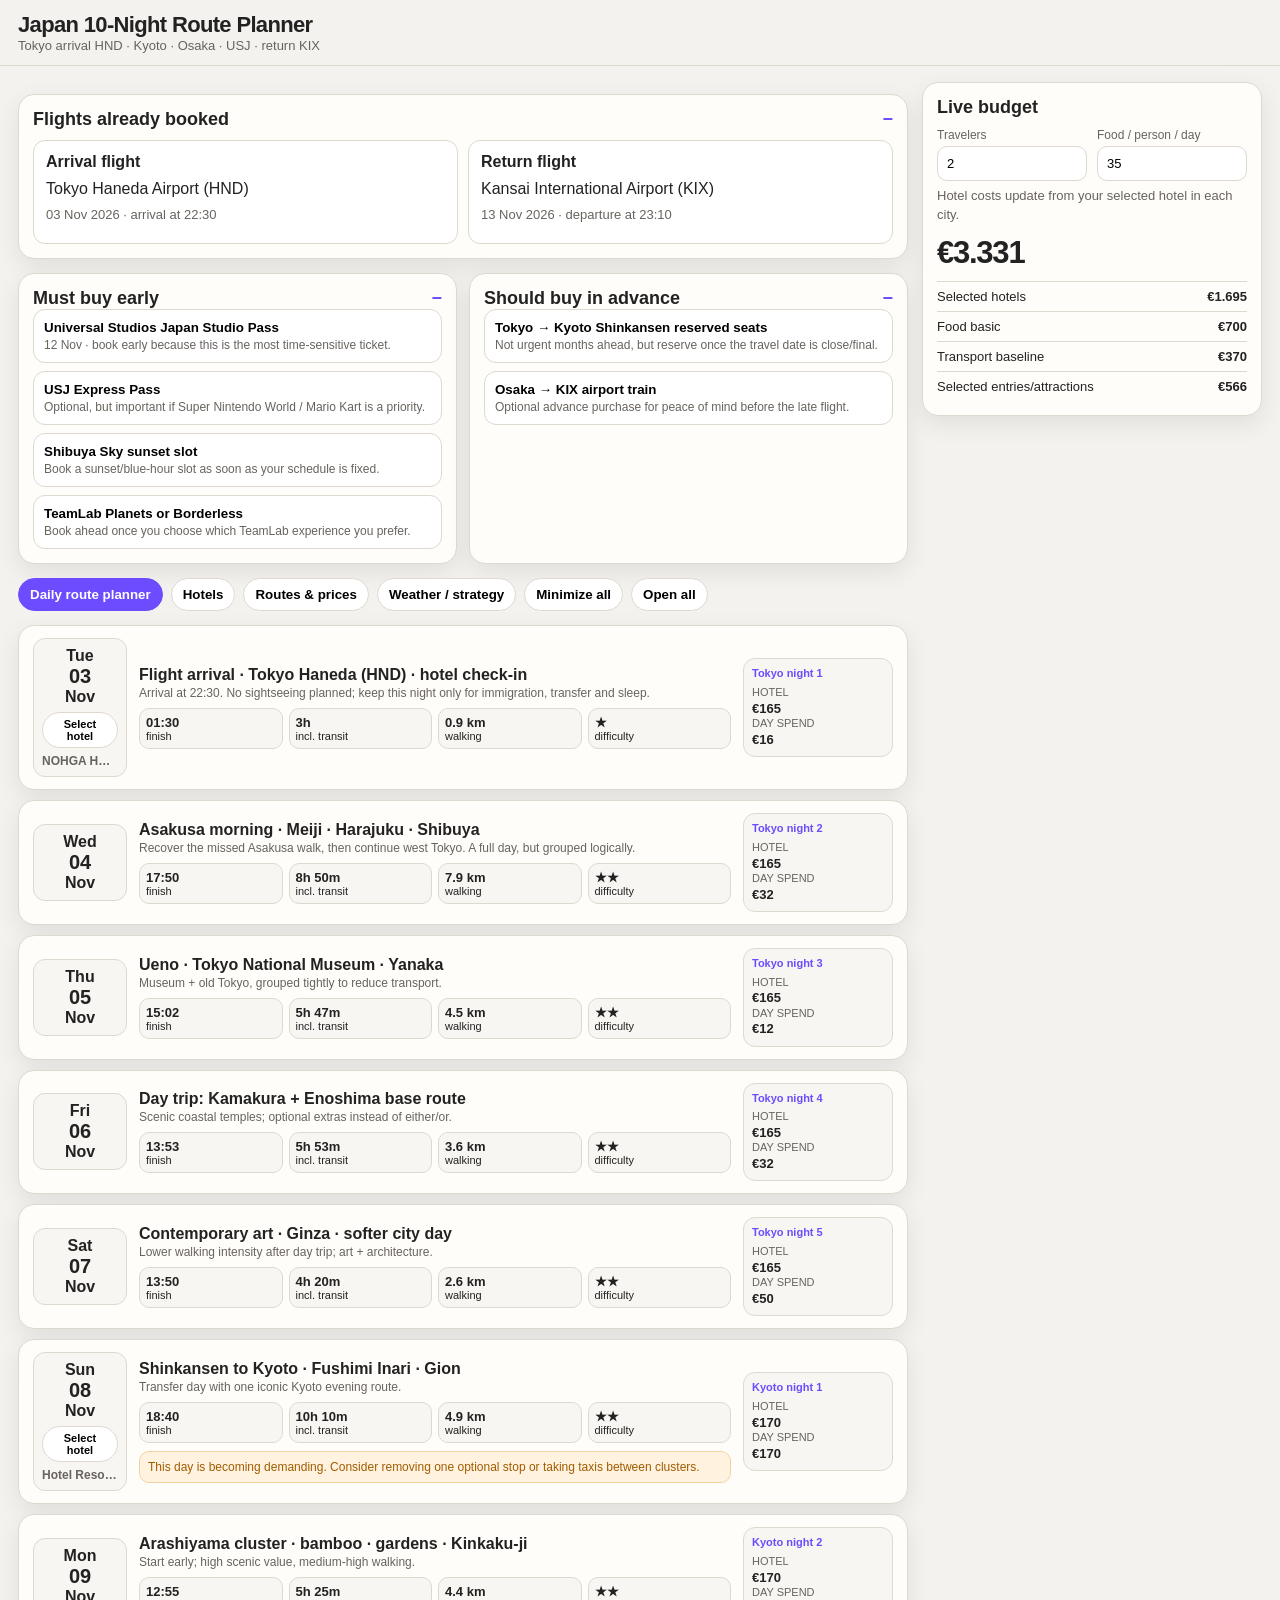
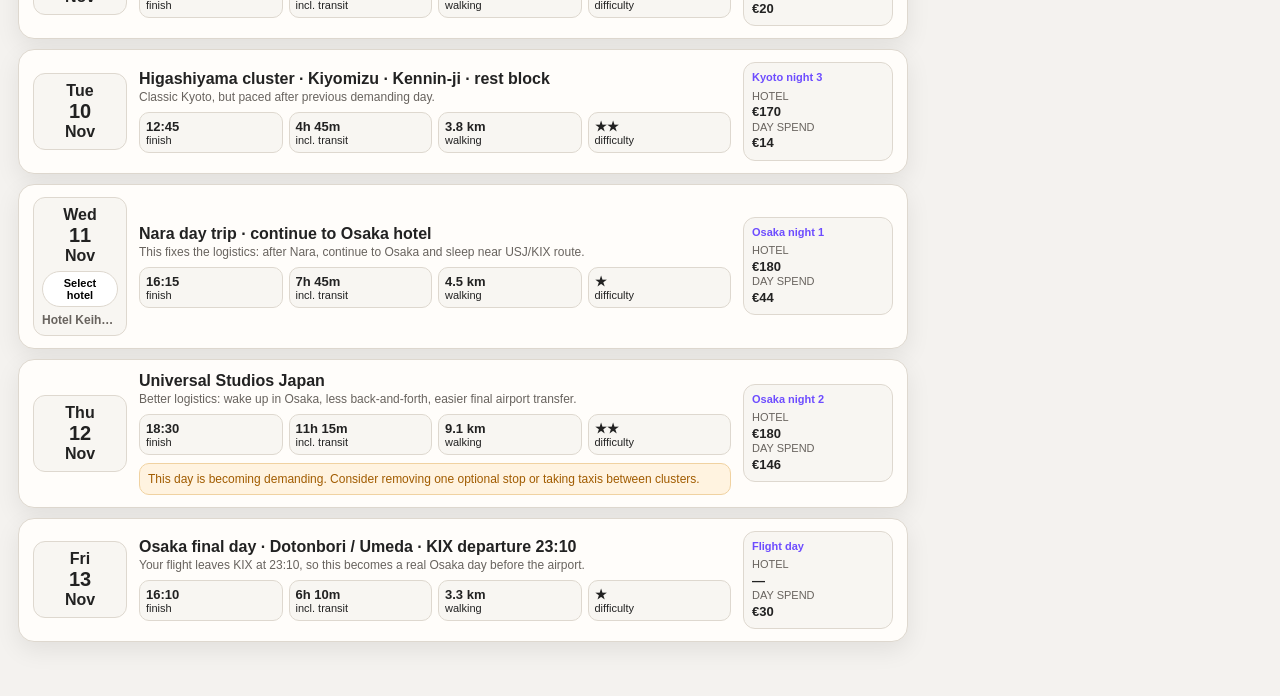
==== commit 8919c951: "Add files via upload" ====
--- a/japan.html
+++ b/japan.html
@@ -260,12 +260,43 @@
   display:none;
 }
 
+
+.flightSection{margin:14px 0}
+.flightBox{background:var(--card);border:1px solid var(--line);border-radius:var(--radius);box-shadow:var(--shadow);padding:14px}
+.flightHeader{cursor:pointer;display:flex;justify-content:space-between;align-items:center;gap:8px;margin:0!important}
+.flightHeader::after{content:'−';font-size:18px;color:var(--accent)}
+.flightBox.collapsed .flightHeader::after{content:'+'}
+.flightBox.collapsed .flightContent{display:none}
+.flightContent{margin-top:10px;display:grid;grid-template-columns:1fr 1fr;gap:10px}
+.flightCard{background:#fff;border:1px solid var(--line);border-radius:12px;padding:12px}
+.flightCard b{display:block;margin-bottom:4px}
+@media(max-width:950px){.flightContent{grid-template-columns:1fr}}
+
 </style>
 </style>
 </head>
 <body>
 <header><div class="header-inner"><div><h1>Japan 10-Night Route Planner</h1><div class="muted">Tokyo arrival HND · Kyoto · Osaka · USJ · return KIX</div></div></div></header>
 <div class="wrap"><div class="layout"><main class="main">
+
+
+<section class="flightSection">
+  <div class="flightBox">
+    <h2 class="flightHeader" onclick="toggleFlightBox(this)">Flights already booked</h2>
+    <div class="flightContent">
+      <div class="flightCard">
+        <b>Arrival flight</b>
+        <p>Tokyo Haneda Airport (HND)</p>
+        <p class="muted">03 Nov 2026 · arrival at 22:30</p>
+      </div>
+      <div class="flightCard">
+        <b>Return flight</b>
+        <p>Kansai International Airport (KIX)</p>
+        <p class="muted">13 Nov 2026 · departure at 23:10</p>
+      </div>
+    </div>
+  </div>
+</section>
 
 <section class="ticketSection">
   <div class="ticketBox">
@@ -301,7 +332,7 @@
 <section id="notes" class="hidden"><div class="card"><h2>Weather, foliage and strategy</h2><p>Early November is excellent for walking, but Kyoto foliage may still be before peak. The updated ending is stronger because USJ and the flight day are both handled from Osaka.</p></div></section>
 </main>
 
-<aside class="card budget-card" id="budgetCard"><h2 class="budgetTitle" onclick="toggleBudgetMobile()">Live budget <span class="budgetToggleHint">tap to open/close</span></h2><div class="budgetContent" id="budgetContent"><div class="controls"><div><label>Travelers</label><input id="travellers" type="number" min="1" value="2"></div><div><label>Food / person / day</label><input id="food" type="number" value="35"></div></div><p class="muted"><b>Flights already booked:</b> €2,422 total. Hotel costs update from your selected hotel in each city.</p><div class="budget-total" id="totalBudget">€0</div><div id="budgetRows"></div></div></aside>
+<aside class="card budget-card" id="budgetCard"><h2 class="budgetTitle" onclick="toggleBudgetMobile()">Live budget <span class="budgetToggleHint">tap to open/close</span></h2><div class="budgetContent" id="budgetContent"><div class="controls"><div><label>Travelers</label><input id="travellers" type="number" min="1" value="2"></div><div><label>Food / person / day</label><input id="food" type="number" value="35"></div></div><p class="muted">Hotel costs update from your selected hotel in each city.</p><div class="budget-total" id="totalBudget">€0</div><div id="budgetRows"></div></div></aside>
 </div></div>
 
 <div class="modalBackdrop" id="hotelModal"><div class="modal"><div class="modalHead"><div><h2 id="modalTitle">Hotels</h2><p class="muted" id="modalSub">Select one option.</p></div><button onclick="closeHotelModal()">Close</button></div><div id="modalHotels"></div></div></div>
@@ -349,11 +380,16 @@
 function toggleInfo(ev,id){ev.preventDefault(); ev.stopPropagation(); document.getElementById(id).classList.toggle('open')}
 function selectedItems(day){return day.items.filter(it=>document.querySelector(`.itemcheck[data-id="${it.id}"]`)?.checked)}
 function calcDay(day,di){let items=selectedItems(day), min=0, walk=0, cost=0, effort=0; items.forEach(it=>{min+=it.duration+it.transit; walk+=it.walk; cost+=it.cost; effort+=it.effort;}); const avg=items.length?effort/items.length:0; const finish=addMinutes(day.start,min); day.items.forEach(it=>{const stop=document.getElementById('stop-'+it.id); if(document.querySelector(`.itemcheck[data-id="${it.id}"]`)?.checked) stop.classList.remove('off'); else stop.classList.add('off');}); document.getElementById('stats-'+di).innerHTML=`<div class="stat"><b>${finish}</b>finish</div><div class="stat"><b>${fmtMin(min)}</b>incl. transit</div><div class="stat"><b>${walk.toFixed(1)} km</b>walking</div><div class="stat"><b>${effortLabel(avg)}</b>difficulty</div>`; const warn=document.getElementById('warn-'+di); let text=''; if(min>600||walk>12||avg>=3.4) text='This day is becoming demanding. Consider removing one optional stop or taking taxis between clusters.'; if(items.some(it=>it.effort>=4)&&items.length>4) text='This day includes a high-effort attraction plus many stops. Keep the evening flexible.'; warn.textContent=text; warn.style.display=text?'block':'none'; const hotelNight=hotelCostForDay(day); const travellers=+document.getElementById('travellers').value||2; const daySpend=cost*travellers; const box=document.getElementById('costbox-'+di); if(box){box.innerHTML=`<div class="cityday">${day.base}</div><div>HOTEL<b>${hotelNight?eur(hotelNight):'—'}</b></div><div>DAY SPEND<b>${eur(daySpend)}</b></div>`;} return {cost};}
-function calc(){let actCostPerPerson=0; days.forEach((d,i)=>actCostPerPerson+=calcDay(d,i).cost); const travellers=+document.getElementById('travellers').value||2, food=+document.getElementById('food').value||0; const hotelTotal=Object.keys(hotels).reduce((sum,city)=>sum+selectedHotel(city).price*hotels[city].nights,0); const flights=2422, meals=food*travellers*10, activities=actCostPerPerson*travellers, transportBase=185*travellers; const total=hotelTotal+flights+meals+transportBase+activities; document.getElementById('totalBudget').textContent=eur(total); document.getElementById('budgetRows').innerHTML=`<div class="budget-row"><span>Flights booked</span><b>${eur(flights)}</b></div><div class="budget-row"><span>Selected hotels</span><b>${eur(hotelTotal)}</b></div><div class="budget-row"><span>Food basic</span><b>${eur(meals)}</b></div><div class="budget-row"><span>Transport baseline</span><b>${eur(transportBase)}</b></div><div class="budget-row"><span>Selected entries/attractions</span><b>${eur(activities)}</b></div>`;}
+function calc(){let actCostPerPerson=0; days.forEach((d,i)=>actCostPerPerson+=calcDay(d,i).cost); const travellers=+document.getElementById('travellers').value||2, food=+document.getElementById('food').value||0; const hotelTotal=Object.keys(hotels).reduce((sum,city)=>sum+selectedHotel(city).price*hotels[city].nights,0); const meals=food*travellers*10, activities=actCostPerPerson*travellers, transportBase=185*travellers; const total=hotelTotal+meals+transportBase+activities; document.getElementById('totalBudget').textContent=eur(total); document.getElementById('budgetRows').innerHTML=`<div class="budget-row"><span>Selected hotels</span><b>${eur(hotelTotal)}</b></div><div class="budget-row"><span>Food basic</span><b>${eur(meals)}</b></div><div class="budget-row"><span>Transport baseline</span><b>${eur(transportBase)}</b></div><div class="budget-row"><span>Selected entries/attractions</span><b>${eur(activities)}</b></div>`;}
 document.querySelectorAll('input,select').forEach(el=>el.addEventListener('change',calc));
 function showSection(id,btn){['itinerary','hotels','routes','notes'].forEach(s=>document.getElementById(s).classList.add('hidden'));document.getElementById(id).classList.remove('hidden');document.querySelectorAll('.tab').forEach(t=>t.classList.remove('active'));btn.classList.add('active')}
 function toggleAll(open){document.querySelectorAll('.day').forEach(d=>d.open=open)}
 
+
+
+function toggleFlightBox(header){
+  header.closest('.flightBox').classList.toggle('collapsed');
+}
 
 function toggleTicketBox(header){
   header.closest('.ticketBox').classList.toggle('collapsed');
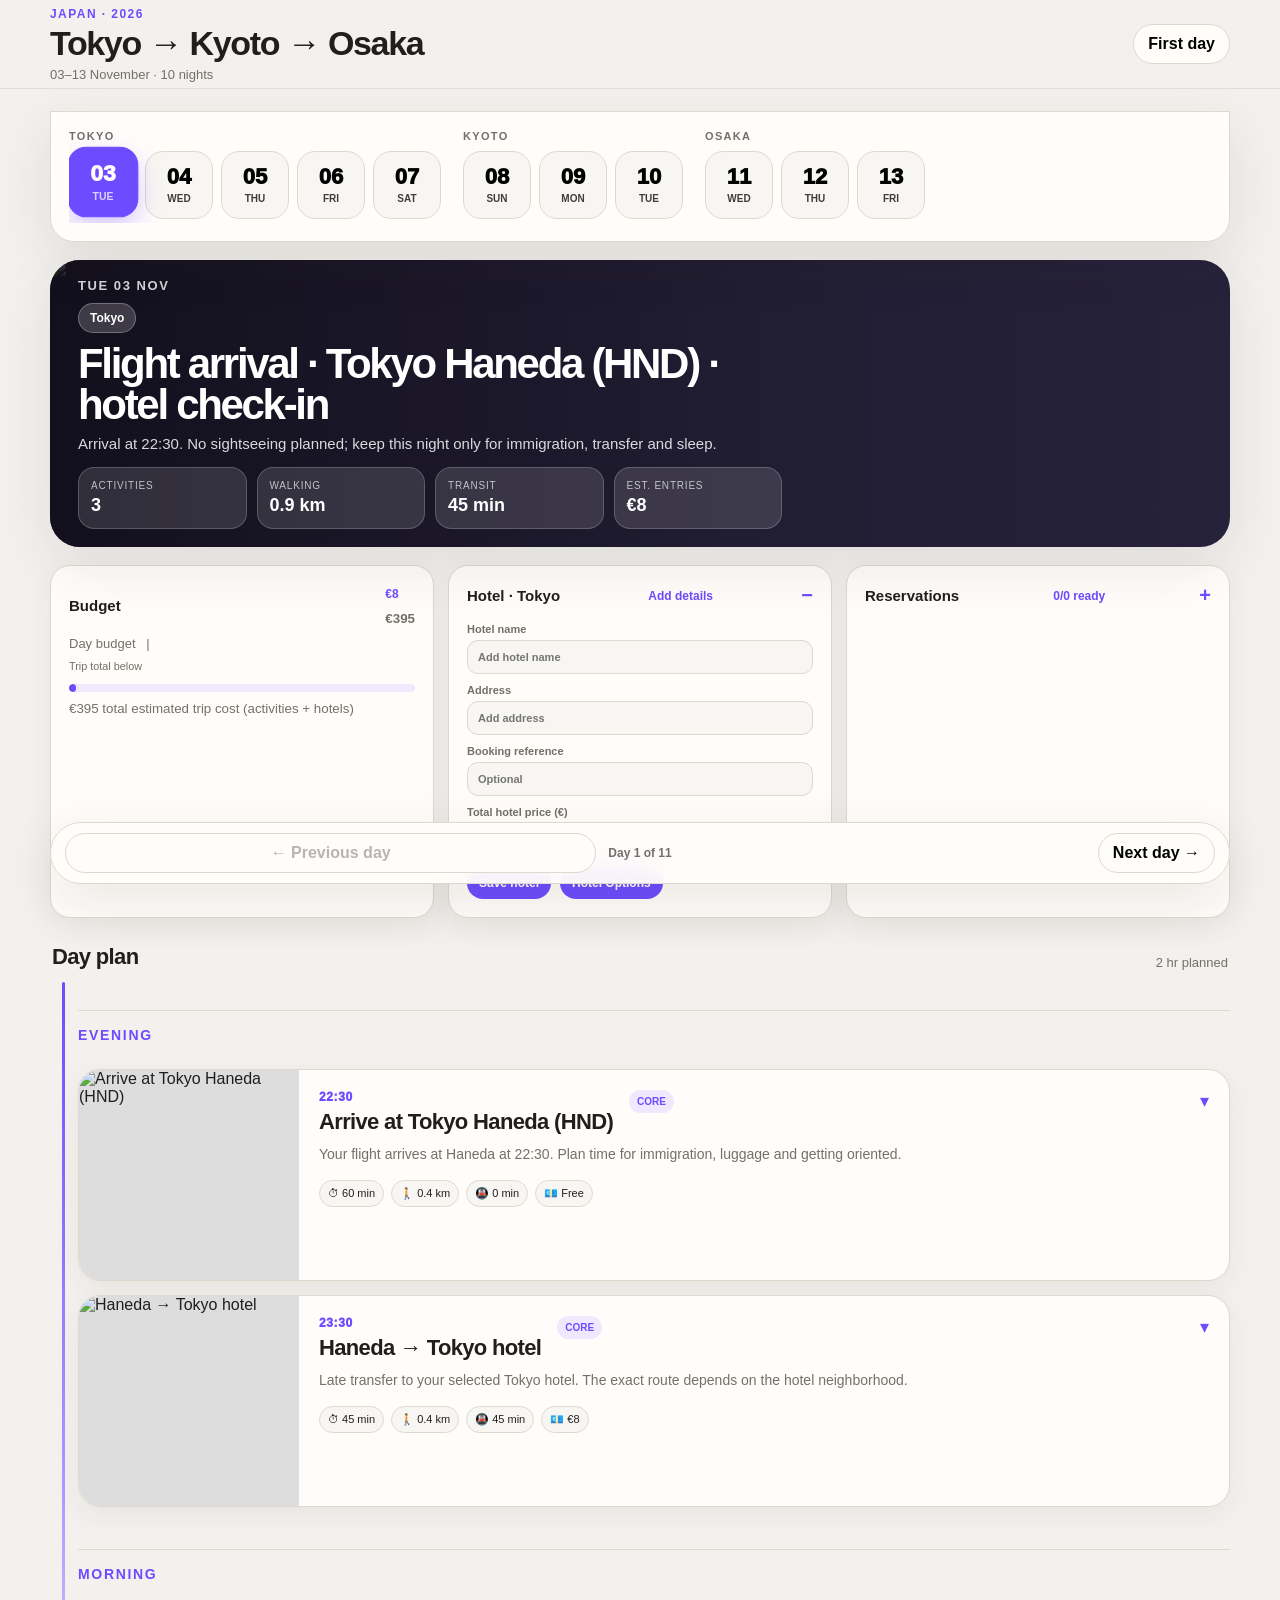
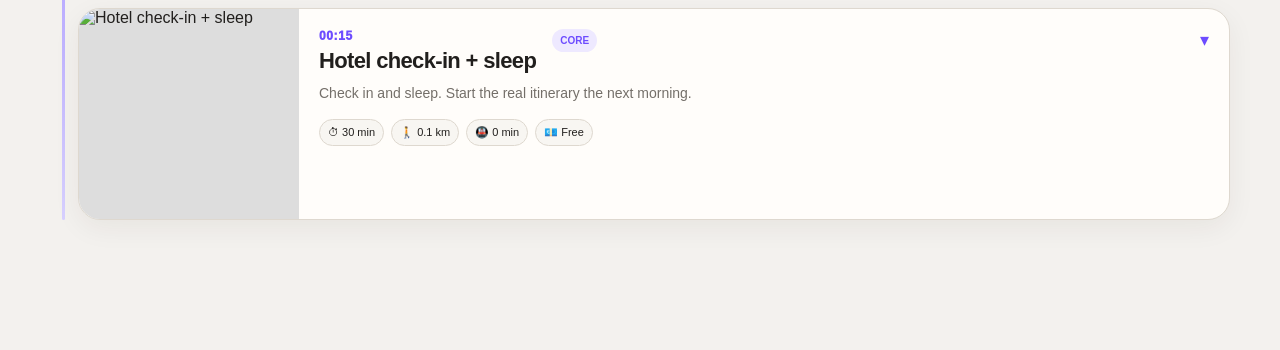
==== commit 4742e699: "Add files via upload" ====
--- a/japan.html
+++ b/japan.html
@@ -1,432 +1,40 @@
 <!DOCTYPE html>
 <html lang="en">
 <head>
-<meta charset="UTF-8"/>
-<meta name="viewport" content="width=device-width, initial-scale=1.0"/>
-<title>Japan 10-Night Route Planner</title>
-<style>
-:root{--bg:#f4f2ef;--card:#fffdfa;--ink:#222;--muted:#68635e;--line:#ded8cf;--accent:#6d4cff;--accent2:#efeaff;--soft:#f8f6f2;--warn:#a15c00;--shadow:0 8px 24px rgba(0,0,0,.08);--radius:16px}
-*{box-sizing:border-box} body{margin:0;font-family:Inter,Arial,sans-serif;background:var(--bg);color:var(--ink)}
-header{position:sticky;top:0;z-index:20;background:rgba(244,242,239,.94);backdrop-filter:blur(12px);border-bottom:1px solid var(--line)}
-.header-inner{max-width:1320px;margin:0 auto;padding:12px 18px;display:flex;justify-content:space-between;gap:14px;align-items:center}
-h1{font-size:22px;margin:0;letter-spacing:-.03em} h2{font-size:18px;margin:0 0 10px} h3{font-size:15px;margin:0 0 8px} h4{margin:0 0 4px;font-size:14px} p{margin:6px 0;line-height:1.45}
-.wrap{max-width:1320px;margin:0 auto;padding:14px 18px 44px} .layout{display:grid;grid-template-columns:minmax(0,1fr) 340px;gap:14px;align-items:start} .main{min-width:0}
-.card{background:var(--card);border:1px solid var(--line);border-radius:var(--radius);box-shadow:var(--shadow);padding:14px} .muted{color:var(--muted);font-size:13px}
-.tag{font-size:12px;background:var(--accent2);color:var(--accent);padding:5px 8px;border-radius:999px;font-weight:800;white-space:nowrap}
-.hero{display:grid;grid-template-columns:1fr 300px;gap:14px;margin-bottom:14px} .hero img{width:100%;height:100%;min-height:220px;object-fit:cover;border-radius:14px}
-.kpis{display:grid;grid-template-columns:repeat(4,1fr);gap:8px;margin-top:12px} .kpi{background:var(--soft);border:1px solid var(--line);border-radius:12px;padding:10px} .kpi b{display:block;font-size:18px}
-.budget-card{position:fixed;top:82px;right:max(18px, calc((100vw - 1320px)/2 + 18px));width:340px;max-height:calc(100vh - 98px);overflow:auto;z-index:30}
-.controls{display:grid;grid-template-columns:1fr 1fr;gap:10px} label{font-size:12px;color:var(--muted);display:block;margin-bottom:4px} select,input[type=number]{width:100%;border:1px solid var(--line);border-radius:10px;background:#fff;padding:9px;font-size:13px}
-.budget-total{font-size:31px;font-weight:900;letter-spacing:-.04em;margin:10px 0} .budget-row{display:flex;justify-content:space-between;border-top:1px solid var(--line);padding:7px 0;font-size:13px}
-.tabs{display:flex;gap:8px;flex-wrap:wrap;margin:14px 0} button{border:1px solid var(--line);background:#fff;border-radius:999px;padding:8px 11px;font-weight:800;cursor:pointer} button:hover{border-color:var(--accent);color:var(--accent)} .tab.active{background:var(--accent);color:#fff;border-color:var(--accent)}
-.airports,.routegrid,.hotels{display:grid;grid-template-columns:repeat(2,1fr);gap:10px} .airport,.route,.hotel{background:#fff;border:1px solid var(--line);border-radius:14px;padding:12px} .hotel img{width:100%;height:130px;object-fit:cover;border-radius:10px;margin-bottom:8px}
-.day{background:var(--card);border:1px solid var(--line);border-radius:var(--radius);box-shadow:var(--shadow);margin:10px 0;overflow:hidden}
-.day summary{list-style:none;cursor:pointer;padding:12px 14px;display:grid;grid-template-columns:94px 1fr 150px;gap:12px;align-items:center} .day summary::-webkit-details-marker{display:none}
-.datebox{background:var(--soft);border:1px solid var(--line);border-radius:12px;text-align:center;padding:8px;font-weight:800} .datebox b{font-size:20px;display:block} .sumtitle{font-weight:900;font-size:16px} .sumline{font-size:12px;color:var(--muted);margin-top:2px}
-.day-stats{display:grid;grid-template-columns:repeat(4,1fr);gap:6px;margin-top:8px} .stat{font-size:11px;background:var(--soft);border:1px solid var(--line);border-radius:10px;padding:6px} .stat b{display:block;font-size:13px}
-.pill{font-size:11px;border-radius:999px;padding:4px 7px;background:var(--accent2);color:var(--accent);font-weight:900;white-space:nowrap}
-.dayCostBox{background:var(--soft);border:1px solid var(--line);border-radius:12px;padding:8px;font-size:11px;color:var(--muted);line-height:1.25}
-.dayCostBox b{display:block;color:var(--ink);font-size:13px;margin-top:1px}
-.dayCostBox .cityday{font-weight:900;color:var(--accent);font-size:11px;margin-bottom:5px}
- .warning{font-size:12px;margin-top:8px;padding:8px;border-radius:10px;background:#fff3e0;color:var(--warn);border:1px solid #f0d2a1;display:none}
-.daybody{border-top:1px solid var(--line);padding:12px 14px} .timeline{display:grid;gap:10px}
-.stop{display:grid;grid-template-columns:28px 92px 150px 1fr;gap:10px;padding:10px;border:1px solid var(--line);border-radius:14px;background:#fff;align-items:start} .stop.off{opacity:.42} .stop input{margin-top:6px}
-.stop img{width:150px;height:102px;object-fit:cover;border-radius:10px;background:#ddd} .time{font-size:12px;color:var(--muted);font-weight:900} .stop p{font-size:13px}
-.meta{display:flex;gap:6px;flex-wrap:wrap;margin-top:7px} .meta span{font-size:11px;background:var(--soft);border:1px solid var(--line);border-radius:999px;padding:4px 6px} .tip{font-size:12px;color:var(--muted);margin-top:6px}
-.infoBtn{font-size:11px;padding:5px 8px;margin-top:6px} .infoPanel{display:none;margin-top:8px;padding:9px;border-radius:12px;background:var(--soft);border:1px solid var(--line);font-size:12px;color:var(--ink)} .infoPanel.open{display:block}
-.hidden{display:none} .source{font-size:11px;color:var(--muted)} .coremark{font-size:11px;color:var(--accent);font-weight:900}
-.modalBackdrop{display:none;position:fixed;inset:0;background:rgba(0,0,0,.38);z-index:100;align-items:flex-start;justify-content:center;padding:80px 20px 30px;overflow:auto} .modalBackdrop.open{display:flex}
-.modal{width:min(960px,100%);background:var(--card);border:1px solid var(--line);border-radius:18px;box-shadow:0 20px 60px rgba(0,0,0,.25);padding:16px} .modalHead{display:flex;justify-content:space-between;gap:12px;align-items:center;border-bottom:1px solid var(--line);padding-bottom:10px;margin-bottom:12px}
-.hotelGrid{display:grid;grid-template-columns:repeat(2,1fr);gap:10px} .hotelOption{background:#fff;border:1px solid var(--line);border-radius:14px;padding:12px} .hotelOption.selected{border-color:var(--accent);box-shadow:0 0 0 2px var(--accent2)} .hotelOption b{font-size:13px} .hotelActions{display:flex;gap:8px;align-items:center;justify-content:space-between;margin-top:8px}
-.selectedHotelLine{font-size:12px;color:var(--muted);margin-top:6px;max-width:86px;overflow:hidden;text-overflow:ellipsis;white-space:nowrap}
-@media(max-width:950px){.layout,.hero{grid-template-columns:1fr}.budget-card{position:relative;top:auto;right:auto;width:auto;max-height:none;order:-1}.kpis,.day-stats{grid-template-columns:repeat(2,1fr)}.stop{grid-template-columns:28px 1fr}.stop img{grid-column:1/3;width:100%;height:180px}.time{grid-column:1/3}.airports,.routegrid,.hotels,.hotelGrid{grid-template-columns:1fr}.day summary{grid-template-columns:74px 1fr}.pill{display:none}}
-
-<style>
-@media(max-width:950px){
-  .stop > div:last-child{
-    grid-column:1/3 !important;
-    width:100% !important;
-  }
-  .stop h4,
-  .stop p,
-  .stop .tip{
-    max-width:100% !important;
-  }
-}
-
-@media(max-width:950px){
-  .stop{
-    display:block !important;
-    padding:14px !important;
-  }
-  .stop input{
-    display:block !important;
-    margin:0 0 10px 0 !important;
-  }
-  .stop .time{
-    display:block !important;
-    width:100% !important;
-    margin-bottom:10px !important;
-  }
-  .stop img{
-    display:block !important;
-    width:100% !important;
-    height:180px !important;
-    margin:0 0 12px 0 !important;
-  }
-  .stop > div:last-child{
-    display:block !important;
-    width:100% !important;
-    max-width:100% !important;
-  }
-  .stop h4,
-  .stop p,
-  .stop .tip,
-  .stop .meta{
-    width:100% !important;
-    max-width:100% !important;
-  }
-}
-
-
-@media(max-width:950px){
-  .dayCostBox{
-    grid-column:1/3 !important;
-    display:grid !important;
-    grid-template-columns:1fr 1fr 1fr !important;
-    gap:8px !important;
-    width:100% !important;
-    margin-top:10px !important;
-    padding:10px !important;
-  }
-  .dayCostBox .cityday{
-    grid-column:auto !important;
-    margin:0 !important;
-    align-self:center !important;
-  }
-  .dayCostBox div{
-    min-width:0 !important;
-    word-break:normal !important;
-  }
-  .dayCostBox b{
-    font-size:14px !important;
-    line-height:1.15 !important;
-  }
-}
-
-
-.budgetTitle{cursor:pointer;display:flex;align-items:center;justify-content:space-between;gap:8px}
-.budgetToggleHint{display:none;font-size:10px;color:var(--muted);font-weight:700}
-@media(max-width:950px){
-  body{padding-top:74px}
-  .budget-card{
-    position:fixed !important;
-    top:0 !important;
-    left:0 !important;
-    right:0 !important;
-    width:100% !important;
-    max-height:72px !important;
-    overflow:hidden !important;
-    z-index:80 !important;
-    border-radius:0 0 16px 16px !important;
-    box-shadow:0 8px 24px rgba(0,0,0,.16) !important;
-    order:initial !important;
-  }
-  .budget-card.open{
-    max-height:82vh !important;
-    overflow:auto !important;
-  }
-  .budgetTitle{
-    margin:0 !important;
-    padding:2px 0 !important;
-  }
-  .budgetToggleHint{display:inline}
-  .budgetContent{
-    display:none;
-    padding-top:10px;
-  }
-  .budget-card.open .budgetContent{
-    display:block;
-  }
-  .budget-card:not(.open) .budgetContent{
-    display:none !important;
-  }
-  header{
-    top:72px !important;
-  }
-}
-
-
-@media(max-width:950px){
-  body{
-    padding-top:0 !important;
-  }
-  header{
-    position:sticky !important;
-    top:0 !important;
-    z-index:90 !important;
-  }
-  .wrap{
-    padding-top:74px !important;
-  }
-  .budget-card{
-    position:fixed !important;
-    top:58px !important;
-    left:0 !important;
-    right:0 !important;
-    width:100% !important;
-    max-height:72px !important;
-    overflow:hidden !important;
-    z-index:85 !important;
-    border-radius:0 0 16px 16px !important;
-    box-shadow:0 8px 24px rgba(0,0,0,.16) !important;
-  }
-  .budget-card.open{
-    max-height:calc(82vh - 58px) !important;
-    overflow:auto !important;
-  }
-}
-
-
-.ticketSection{
-  margin:14px 0;
-  display:grid;
-  grid-template-columns:1fr 1fr;
-  gap:12px;
-}
-.ticketBox{
-  background:var(--card);
-  border:1px solid var(--line);
-  border-radius:var(--radius);
-  box-shadow:var(--shadow);
-  padding:14px;
-}
-.ticketBox h2{
-  margin-bottom:8px;
-}
-.ticketList{
-  display:grid;
-  gap:8px;
-}
-.ticketItem{
-  text-align:left;
-  border:1px solid var(--line);
-  background:#fff;
-  border-radius:12px;
-  padding:10px;
-  cursor:pointer;
-  font-weight:800;
-  width:100%;
-}
-.ticketItem span{
-  display:block;
-  color:var(--muted);
-  font-size:12px;
-  font-weight:500;
-  margin-top:3px;
-}
-.ticketItem:hover{
-  border-color:var(--accent);
-  color:var(--accent);
-}
-.stop.focusedStop{
-  outline:3px solid var(--accent);
-  box-shadow:0 0 0 6px var(--accent2);
-}
-@media(max-width:950px){
-  .ticketSection{
-    grid-template-columns:1fr;
-  }
-}
-
-
-.ticketHeader{
-  cursor:pointer;
-  display:flex;
-  justify-content:space-between;
-  align-items:center;
-  gap:8px;
-  margin-bottom:0 !important;
-}
-.ticketHeader::after{
-  content:'−';
-  font-size:18px;
-  color:var(--accent);
-}
-.ticketBox.collapsed .ticketHeader::after{
-  content:'+';
-}
-.ticketBox.collapsed .ticketList{
-  display:none;
-}
-
-
-.flightSection{margin:14px 0}
-.flightBox{background:var(--card);border:1px solid var(--line);border-radius:var(--radius);box-shadow:var(--shadow);padding:14px}
-.flightHeader{cursor:pointer;display:flex;justify-content:space-between;align-items:center;gap:8px;margin:0!important}
-.flightHeader::after{content:'−';font-size:18px;color:var(--accent)}
-.flightBox.collapsed .flightHeader::after{content:'+'}
-.flightBox.collapsed .flightContent{display:none}
-.flightContent{margin-top:10px;display:grid;grid-template-columns:1fr 1fr;gap:10px}
-.flightCard{background:#fff;border:1px solid var(--line);border-radius:12px;padding:12px}
-.flightCard b{display:block;margin-bottom:4px}
-@media(max-width:950px){.flightContent{grid-template-columns:1fr}}
-
-</style>
-</style>
+  <meta charset="UTF-8">
+  <meta name="viewport" content="width=device-width, initial-scale=1.0">
+  <meta name="theme-color" content="#6d4cff">
+  <title>Japan 2026 · Route Planner · Sprint 14</title>
+  <link rel="preconnect" href="https://images.unsplash.com">
+  <link rel="stylesheet" href="css/style.css">
 </head>
 <body>
-<header><div class="header-inner"><div><h1>Japan 10-Night Route Planner</h1><div class="muted">Tokyo arrival HND · Kyoto · Osaka · USJ · return KIX</div></div></div></header>
-<div class="wrap"><div class="layout"><main class="main">
+  <header class="app-header">
+    <div class="header-inner">
+      <div>
+        <p class="eyebrow">JAPAN · 2026</p>
+        <h1>Tokyo → Kyoto → Osaka</h1>
+        <p class="header-meta">03–13 November · 10 nights</p>
+      </div>
+      <button class="icon-button" id="todayButton" type="button">First day</button>
+    </div>
+  </header>
 
+  <main class="app-shell">
+    <section class="date-panel" aria-label="Trip dates">
+      <div id="dateGroups" class="date-groups"></div>
+    </section>
 
-<section class="flightSection">
-  <div class="flightBox">
-    <h2 class="flightHeader" onclick="toggleFlightBox(this)">Flights already booked</h2>
-    <div class="flightContent">
-      <div class="flightCard">
-        <b>Arrival flight</b>
-        <p>Tokyo Haneda Airport (HND)</p>
-        <p class="muted">03 Nov 2026 · arrival at 22:30</p>
-      </div>
-      <div class="flightCard">
-        <b>Return flight</b>
-        <p>Kansai International Airport (KIX)</p>
-        <p class="muted">13 Nov 2026 · departure at 23:10</p>
-      </div>
-    </div>
-  </div>
-</section>
+    <section id="dayView" class="day-view" aria-live="polite"></section>
 
-<section class="ticketSection">
-  <div class="ticketBox">
-    <h2 class="ticketHeader" onclick="toggleTicketBox(this)">Must buy early</h2>
-    <div class="ticketList">
-      <button class="ticketItem" onclick="focusAttraction('d10_usj_entry')">Universal Studios Japan Studio Pass <span>12 Nov · book early because this is the most time-sensitive ticket.</span></button>
-      <button class="ticketItem" onclick="focusAttraction('d10_express')">USJ Express Pass <span>Optional, but important if Super Nintendo World / Mario Kart is a priority.</span></button>
-      <button class="ticketItem" onclick="focusAttraction('d2_shibuya_sky')">Shibuya Sky sunset slot <span>Book a sunset/blue-hour slot as soon as your schedule is fixed.</span></button>
-      <button class="ticketItem" onclick="focusAttraction('d5_teamlab')">TeamLab Planets or Borderless <span>Book ahead once you choose which TeamLab experience you prefer.</span></button>
-    </div>
-  </div>
-  <div class="ticketBox">
-    <h2 class="ticketHeader" onclick="toggleTicketBox(this)">Should buy in advance</h2>
-    <div class="ticketList">
-      <button class="ticketItem" onclick="focusAttraction('d6_shinkansen')">Tokyo → Kyoto Shinkansen reserved seats <span>Not urgent months ahead, but reserve once the travel date is close/final.</span></button>
-      <button class="ticketItem" onclick="focusAttraction('d11_kix')">Osaka → KIX airport train <span>Optional advance purchase for peace of mind before the late flight.</span></button>
-    </div>
-  </div>
-</section>
+    <nav class="day-controls" aria-label="Day navigation">
+      <button id="prevDay" type="button">← Previous day</button>
+      <span id="dayPosition" class="day-position"></span>
+      <button id="nextDay" type="button">Next day →</button>
+    </nav>
+  </main>
 
-<div class="tabs"><button class="tab active" onclick="showSection('itinerary',this)">Daily route planner</button><button class="tab" onclick="showSection('hotels',this)">Hotels</button><button class="tab" onclick="showSection('routes',this)">Routes & prices</button><button class="tab" onclick="showSection('notes',this)">Weather / strategy</button><button onclick="toggleAll(false)">Minimize all</button><button onclick="toggleAll(true)">Open all</button></div>
-<section id="itinerary"></section>
-
-<section id="hotels" class="hidden"><div class="card"><h2>Hotel selections</h2><p class="muted">Select one hotel per city. The live budget uses your selected hotels instead of a generic hotel level.</p></div><div id="hotelFull"></div></section>
-
-<section id="routes" class="hidden"><div class="routegrid">
-<div class="route"><h3>Tokyo → Kyoto</h3><p>Tokaido Shinkansen from Tokyo/Shinagawa to Kyoto. Budget approx €85/person.</p></div>
-<div class="route"><h3>Kyoto → Nara → Osaka</h3><p>Store luggage or forward it, visit Nara, then continue to Osaka. This avoids returning to Kyoto.</p></div>
-<div class="route"><h3>Osaka → USJ</h3><p>Best from Universal City hotels by walking. From Namba/Umeda, use JR via Nishikujo to Universal City.</p></div>
-<div class="route"><h3>Osaka → KIX</h3><p>From Namba use Nankai. From Osaka/Umeda use JR. From Universal City, connect via Nishikujo/Osaka or taxi to a main station.</p></div>
-</div></section>
-
-<section id="notes" class="hidden"><div class="card"><h2>Weather, foliage and strategy</h2><p>Early November is excellent for walking, but Kyoto foliage may still be before peak. The updated ending is stronger because USJ and the flight day are both handled from Osaka.</p></div></section>
-</main>
-
-<aside class="card budget-card" id="budgetCard"><h2 class="budgetTitle" onclick="toggleBudgetMobile()">Live budget <span class="budgetToggleHint">tap to open/close</span></h2><div class="budgetContent" id="budgetContent"><div class="controls"><div><label>Travelers</label><input id="travellers" type="number" min="1" value="2"></div><div><label>Food / person / day</label><input id="food" type="number" value="35"></div></div><p class="muted">Hotel costs update from your selected hotel in each city.</p><div class="budget-total" id="totalBudget">€0</div><div id="budgetRows"></div></div></aside>
-</div></div>
-
-<div class="modalBackdrop" id="hotelModal"><div class="modal"><div class="modalHead"><div><h2 id="modalTitle">Hotels</h2><p class="muted" id="modalSub">Select one option.</p></div><button onclick="closeHotelModal()">Close</button></div><div id="modalHotels"></div></div></div>
-
-<script>
-const days = [{"date": "Tue 03 Nov", "city": "Tokyo", "title": "Flight arrival · Tokyo Haneda (HND) · hotel check-in", "base": "Tokyo night 1", "summary": "Arrival at 22:30. No sightseeing planned; keep this night only for immigration, transfer and sleep.", "start": "22:30", "hotelCity": "Tokyo", "items": [{"id": "d1_arrival", "name": "Arrive at Tokyo Haneda (HND)", "time": "22:30", "duration": 60, "transit": 0, "walk": 0.4, "effort": 1, "cost": 0, "core": true, "photo": "https://images.unsplash.com/photo-1436491865332-7a61a109cc05?auto=format&fit=crop&w=900&q=80", "desc": "Your flight arrives at Haneda at 22:30. Plan time for immigration, luggage and getting oriented.", "tip": "Because arrival is late, do not plan dinner or sightseeing. Go straight to the hotel.", "transport": "After immigration and luggage, follow signs for Keikyu Line / Tokyo Monorail / taxi. At this hour, check the last train connection to your hotel area. Taxi is the fallback if the train timing is tight."}, {"id": "d1_transfer", "name": "Haneda → Tokyo hotel", "time": "23:30", "duration": 45, "transit": 45, "walk": 0.4, "effort": 1, "cost": 8, "core": true, "photo": "https://images.unsplash.com/photo-1540959733332-eab4deabeeaf?auto=format&fit=crop&w=900&q=80", "desc": "Late transfer to your selected Tokyo hotel. The exact route depends on the hotel neighborhood.", "tip": "For this arrival time, a hotel with easy Haneda access is valuable: Ginza/Shimbashi/Shinagawa/Tokyo Station are especially practical.", "transport": "Keikyu is usually best for Shinagawa/Ginza/Asakusa-side hotels. Tokyo Monorail connects to Hamamatsucho/JR. If trains are no longer convenient, use taxi."}, {"id": "d1_checkin", "name": "Hotel check-in + sleep", "time": "00:15", "duration": 30, "transit": 0, "walk": 0.1, "effort": 1, "cost": 0, "core": true, "photo": "https://images.unsplash.com/photo-1566073771259-6a8506099945?auto=format&fit=crop&w=900&q=80", "desc": "Check in and sleep. Start the real itinerary the next morning.", "tip": "Keep the next day rich but not too early if jet lag hits.", "transport": "No transport after check-in."}]}, {"date": "Wed 04 Nov", "city": "Tokyo", "title": "Asakusa morning · Meiji · Harajuku · Shibuya", "base": "Tokyo night 2", "summary": "Recover the missed Asakusa walk, then continue west Tokyo. A full day, but grouped logically.", "start": "09:00", "items": [{"id": "d2_asakusa", "name": "Senso-ji + Asakusa morning", "time": "09:00", "duration": 75, "transit": 25, "walk": 1.2, "effort": 2, "cost": 0, "core": true, "photo": "https://images.unsplash.com/photo-1513407030348-c983a97b98d8?auto=format&fit=crop&w=900&q=80", "desc": "Moved here because your arrival on Nov 03 is too late. It gives you the classic Tokyo start without forcing it after the flight.", "tip": "Go before the main daytime crowd if possible, then move west toward Harajuku/Meiji.", "transport": "From your hotel, take metro/JR toward Asakusa Station. After the visit, use Ginza Line / JR connections toward Harajuku or Meiji-jingumae."}, {"id": "d2_meiji", "name": "Meiji Shrine", "time": "08:30", "duration": 75, "transit": 25, "walk": 1.8, "effort": 2, "cost": 0, "core": true, "photo": "https://images.unsplash.com/photo-1545569341-9eb8b30979d9?auto=format&fit=crop&w=900&q=80", "desc": "Forest walk and shrine architecture, best before the city gets busy.", "tip": "Start here because morning light and lower crowds make a big difference.", "transport": "JR Yamanote Line to Harajuku Station, or Tokyo Metro to Meiji-jingumae."}, {"id": "d2_harajuku", "name": "Harajuku side streets + Cat Street", "time": "10:00", "duration": 90, "transit": 5, "walk": 2.0, "effort": 2, "cost": 0, "core": true, "photo": "https://images.unsplash.com/photo-1542051841857-5f90071e7989?auto=format&fit=crop&w=900&q=80", "desc": "Street photography, shops, fashion and quieter corners beyond Takeshita Street.", "tip": "Cat Street is a better walking route than staying in the densest tourist stretch.", "transport": "Walk from Meiji Shrine/Harajuku toward Cat Street. No train needed."}, {"id": "d2_omotesando", "name": "Omotesando architecture walk", "time": "11:45", "duration": 75, "transit": 0, "walk": 1.5, "effort": 2, "cost": 0, "core": true, "photo": "https://images.unsplash.com/photo-1542931287-023b922fa89b?auto=format&fit=crop&w=900&q=80", "desc": "A clean design/architecture corridor with good storefront and street details.", "tip": "Good for wide-angle city/architecture shots.", "transport": "Continue on foot from Cat Street / Harajuku."}, {"id": "d2_nezu_museum", "name": "Nezu Museum garden", "time": "13:30", "duration": 90, "transit": 10, "walk": 0.8, "effort": 1, "cost": 10, "core": false, "photo": "https://images.unsplash.com/photo-1522383225653-ed111181a951?auto=format&fit=crop&w=900&q=80", "desc": "Optional art and garden break near Omotesando. Good if you want a calmer cultural stop.", "tip": "Add this if you want a slower indoor/garden moment before Shibuya.", "transport": "Walk/taxi from Omotesando. It is nearby and does not break the neighborhood logic."}, {"id": "d2_shibuya", "name": "Shibuya Crossing + Center Gai area", "time": "16:00", "duration": 60, "transit": 10, "walk": 1.0, "effort": 2, "cost": 0, "core": true, "photo": "https://images.unsplash.com/photo-1503899036084-c55cdd92da26?auto=format&fit=crop&w=900&q=80", "desc": "Essential Tokyo energy and a good transition into evening.", "tip": "Use a slower shutter for motion blur at the crossing.", "transport": "Tokyo Metro Ginza/Hanzomon/Fukutoshin Line from Omotesando to Shibuya, or walk if you still have energy."}, {"id": "d2_shibuya_sky", "name": "Shibuya Sky sunset / blue hour", "time": "17:00", "duration": 90, "transit": 0, "walk": 0.4, "effort": 1, "cost": 16, "core": true, "photo": "https://images.unsplash.com/photo-1542931287-023b922fa89b?auto=format&fit=crop&w=900&q=80", "desc": "One of the strongest Tokyo viewpoints and worth booking in advance.", "tip": "Book a slot that starts before sunset and stay through blue hour.", "transport": "Directly above/near Shibuya Station. No additional transport."}]}, {"date": "Thu 05 Nov", "city": "Tokyo", "title": "Ueno · Tokyo National Museum · Yanaka", "base": "Tokyo night 3", "summary": "Museum + old Tokyo, grouped tightly to reduce transport.", "start": "09:15", "items": [{"id": "d3_ueno", "name": "Ueno Park morning walk", "time": "09:15", "duration": 45, "transit": 20, "walk": 1.2, "effort": 1, "cost": 0, "core": true, "photo": "https://images.unsplash.com/photo-1554797589-7241bb691973?auto=format&fit=crop&w=900&q=80", "desc": "A gentle start before the museum, with park scenery and temple corners.", "tip": "Good low-effort buffer before the main museum block.", "transport": "JR/Metro to Ueno Station, then walk through the park toward the museum."}, {"id": "d3_tnm", "name": "Tokyo National Museum", "time": "10:15", "duration": 150, "transit": 0, "walk": 0.8, "effort": 2, "cost": 6, "core": true, "photo": "https://images.unsplash.com/photo-1554797589-7241bb691973?auto=format&fit=crop&w=900&q=80", "desc": "The most important classic museum for a first Japan trip: art, history, craft and cultural context.", "tip": "Do not overpack the morning; this deserves proper time.", "transport": "Inside Ueno Park, walk from the station or previous stop."}, {"id": "d3_ameyoko", "name": "Ameyoko market walk", "time": "13:30", "duration": 45, "transit": 8, "walk": 0.8, "effort": 2, "cost": 0, "core": false, "photo": "https://images.unsplash.com/photo-1540959733332-eab4deabeeaf?auto=format&fit=crop&w=900&q=80", "desc": "Optional busy market texture near Ueno before the calmer Yanaka route.", "tip": "Skip if you feel visually overstimulated after the museum.", "transport": "Walk from Ueno Park toward Ueno/Okachimachi."}, {"id": "d3_yanaka", "name": "Yanaka lanes + cemetery paths", "time": "14:45", "duration": 120, "transit": 12, "walk": 2.5, "effort": 3, "cost": 0, "core": true, "photo": "https://images.unsplash.com/photo-1505069446780-4ef442b5207f?auto=format&fit=crop&w=900&q=80", "desc": "Old Tokyo atmosphere, quieter streets, small temples and excellent photography rhythm.", "tip": "Late afternoon light is ideal.", "transport": "From Ueno, walk toward Yanaka or take JR to Nippori and start from there."}, {"id": "d3_nezu", "name": "Nezu Shrine", "time": "17:00", "duration": 45, "transit": 8, "walk": 0.8, "effort": 2, "cost": 0, "core": false, "photo": "https://images.unsplash.com/photo-1478436127897-769e1b3f0f36?auto=format&fit=crop&w=900&q=80", "desc": "Optional shrine add-on if energy is still good; beautiful vermilion gates.", "tip": "Good add-on because it is close to Yanaka.", "transport": "Walk from Yanaka if energy is good, or skip and return by metro from Nezu/Nippori."}]}, {"date": "Fri 06 Nov", "city": "Tokyo", "title": "Day trip: Kamakura + Enoshima base route", "base": "Tokyo night 4", "summary": "Scenic coastal temples; optional extras instead of either/or.", "start": "08:00", "items": [{"id": "d4_train", "name": "Tokyo → Kamakura", "time": "08:00", "duration": 60, "transit": 60, "walk": 0.3, "effort": 1, "cost": 11, "core": true, "photo": "https://images.unsplash.com/photo-1526481280693-3bfa7568e0f3?auto=format&fit=crop&w=900&q=80", "desc": "JR Yokosuka Line from Tokyo/Shinagawa to Kamakura. Easy and good value.", "tip": "Start early to keep the day relaxed.", "transport": "JR Yokosuka Line: Tokyo/Shinagawa → Kamakura. If staying west Tokyo, route through Shinjuku/Shonan-Shinjuku Line may work better."}, {"id": "d4_hasedera", "name": "Hase-dera Temple", "time": "09:30", "duration": 75, "transit": 15, "walk": 1.0, "effort": 3, "cost": 3, "core": true, "photo": "https://images.unsplash.com/photo-1526481280693-3bfa7568e0f3?auto=format&fit=crop&w=900&q=80", "desc": "Beautiful temple complex with coastal views and gardens.", "tip": "A bit of stairs, so do not stack too many high-effort stops afterwards.", "transport": "From Kamakura Station, take Enoden to Hase Station, then walk."}, {"id": "d4_buddha", "name": "Great Buddha of Kamakura", "time": "11:00", "duration": 45, "transit": 8, "walk": 0.8, "effort": 2, "cost": 2, "core": true, "photo": "https://images.unsplash.com/photo-1526481280693-3bfa7568e0f3?auto=format&fit=crop&w=900&q=80", "desc": "Iconic, quick and close to Hase-dera, so it fits naturally.", "tip": "Pairing with Hase avoids unnecessary backtracking.", "transport": "Walk from Hase-dera area."}, {"id": "d4_tsurugaoka", "name": "Tsurugaoka Hachimangu", "time": "13:30", "duration": 75, "transit": 15, "walk": 1.5, "effort": 2, "cost": 0, "core": true, "photo": "https://images.unsplash.com/photo-1545569341-9eb8b30979d9?auto=format&fit=crop&w=900&q=80", "desc": "Main Kamakura shrine with a ceremonial approach and strong sense of place.", "tip": "Good after lunch; not too physically demanding.", "transport": "Return by Enoden/JR or walk depending on lunch location; keep route central."}, {"id": "d4_enoshima", "name": "Enoshima sunset add-on", "time": "16:00", "duration": 120, "transit": 35, "walk": 2.0, "effort": 4, "cost": 0, "core": false, "photo": "https://images.unsplash.com/photo-1570459027562-4a916cc6113f?auto=format&fit=crop&w=900&q=80", "desc": "Optional coastal sunset extension. Beautiful, but it makes the day much longer.", "tip": "Add only if the weather is clear and you still have energy.", "transport": "Take Enoden toward Enoshima, then return to Tokyo via Fujisawa/Ofuna depending on route."}]}, {"date": "Sat 07 Nov", "city": "Tokyo", "title": "Contemporary art · Ginza · softer city day", "base": "Tokyo night 5", "summary": "Lower walking intensity after day trip; art + architecture.", "start": "09:30", "items": [{"id": "d5_teamlab", "name": "TeamLab Planets or Borderless", "time": "09:30", "duration": 120, "transit": 30, "walk": 0.8, "effort": 2, "cost": 25, "core": true, "photo": "https://images.unsplash.com/photo-1533158326339-7f3cf2404354?auto=format&fit=crop&w=900&q=80", "desc": "Immersive art experience; not traditional, but highly visual and memorable.", "tip": "Book in advance and go early.", "transport": "Route depends on final TeamLab choice. Use Google Maps day-of because Planets and Borderless are in different areas."}, {"id": "d5_ginza", "name": "Ginza architecture / design walk", "time": "12:30", "duration": 90, "transit": 20, "walk": 1.8, "effort": 2, "cost": 0, "core": true, "photo": "https://images.unsplash.com/photo-1542931287-023b922fa89b?auto=format&fit=crop&w=900&q=80", "desc": "Department-store facades, design shops and polished Tokyo street photography.", "tip": "A visually rich but not physically heavy afternoon.", "transport": "Metro/JR toward Ginza/Yurakucho. Exact line depends on TeamLab choice."}, {"id": "d5_forum", "name": "Tokyo International Forum", "time": "14:15", "duration": 45, "transit": 8, "walk": 0.6, "effort": 1, "cost": 0, "core": false, "photo": "https://images.unsplash.com/photo-1493514789931-586cb221d7a7?auto=format&fit=crop&w=900&q=80", "desc": "Optional architecture stop close to Ginza/Yurakucho.", "tip": "Good if you enjoy architectural lines and symmetry.", "transport": "Walk from Ginza/Yurakucho."}, {"id": "d5_palace", "name": "Imperial Palace East Gardens", "time": "15:30", "duration": 75, "transit": 12, "walk": 1.5, "effort": 2, "cost": 0, "core": false, "photo": "https://images.unsplash.com/photo-1493514789931-586cb221d7a7?auto=format&fit=crop&w=900&q=80", "desc": "Calm garden walk; useful if you want nature without crossing the city.", "tip": "Keep optional so this day stays restful.", "transport": "Walk/taxi from Tokyo Station/Yurakucho area."}]}, {"date": "Sun 08 Nov", "city": "Kyoto", "title": "Shinkansen to Kyoto · Fushimi Inari · Gion", "base": "Kyoto night 1", "summary": "Transfer day with one iconic Kyoto evening route.", "start": "08:30", "hotelCity": "Kyoto", "items": [{"id": "d6_shinkansen", "name": "Tokyo/Shinagawa → Kyoto Shinkansen", "time": "08:30", "duration": 150, "transit": 150, "walk": 0.6, "effort": 1, "cost": 85, "core": true, "photo": "https://images.unsplash.com/photo-1540959733332-eab4deabeeaf?auto=format&fit=crop&w=900&q=80", "desc": "Take the Tokaido Shinkansen. Reserved ordinary seats are enough.", "tip": "No national JR Pass needed for this route.", "transport": "Use SmartEX or station machines. Board at Tokyo or Shinagawa, arrive Kyoto Station. Send large luggage ahead if preferred."}, {"id": "d6_checkin", "name": "Kyoto hotel check-in / luggage drop", "time": "11:30", "duration": 60, "transit": 15, "walk": 0.5, "effort": 1, "cost": 0, "core": true, "photo": "https://images.unsplash.com/photo-1493976040374-85c8e12f0c0e?auto=format&fit=crop&w=900&q=80", "desc": "Drop luggage and reset before the afternoon route.", "tip": "Best areas: Downtown Kyoto / Karasuma-Oike, Kyoto Station, or Gion-Shijo.", "transport": "From Kyoto Station, use subway/taxi depending on hotel location."}, {"id": "d6_fushimi", "name": "Fushimi Inari", "time": "15:00", "duration": 120, "transit": 20, "walk": 2.6, "effort": 4, "cost": 0, "core": true, "photo": "https://images.unsplash.com/photo-1478436127897-769e1b3f0f36?auto=format&fit=crop&w=900&q=80", "desc": "Unmissable. Walk beyond the first gate clusters for better photos and fewer people.", "tip": "Because this is high-effort, keep the evening gentle.", "transport": "JR Nara Line from Kyoto Station to Inari Station. If staying downtown, use Keihan to Fushimi-Inari Station."}, {"id": "d6_gion", "name": "Gion + Shirakawa canal evening walk", "time": "19:00", "duration": 75, "transit": 20, "walk": 1.2, "effort": 2, "cost": 0, "core": true, "photo": "https://images.unsplash.com/photo-1528360983277-13d401cdc186?auto=format&fit=crop&w=900&q=80", "desc": "Atmospheric evening walk with traditional streets and reflections.", "tip": "Respect private alleys and avoid intrusive photos of people.", "transport": "From Fushimi Inari, Keihan Line to Gion-Shijo is the easiest connection."}]}, {"date": "Mon 09 Nov", "city": "Kyoto", "title": "Arashiyama cluster · bamboo · gardens · Kinkaku-ji", "base": "Kyoto night 2", "summary": "Start early; high scenic value, medium-high walking.", "start": "07:30", "items": [{"id": "d7_bamboo", "name": "Arashiyama Bamboo Grove", "time": "07:30", "duration": 60, "transit": 25, "walk": 1.2, "effort": 2, "cost": 0, "core": true, "photo": "https://images.unsplash.com/photo-1492571350019-22de08371fd3?auto=format&fit=crop&w=900&q=80", "desc": "Go early. The grove is famous for a reason but gets crowded quickly.", "tip": "Arrive before most tour groups.", "transport": "JR Sagano Line from Kyoto Station to Saga-Arashiyama, then walk. From downtown, Hankyu to Arashiyama may be better."}, {"id": "d7_okochi", "name": "Okochi Sanso Garden", "time": "08:45", "duration": 75, "transit": 5, "walk": 1.0, "effort": 3, "cost": 6, "core": true, "photo": "https://images.unsplash.com/photo-1524413840807-0c3cb6fa808d?auto=format&fit=crop&w=900&q=80", "desc": "Special-gem garden with views and calmer composition after the bamboo grove.", "tip": "Worth the entry fee for photography and atmosphere.", "transport": "Walk from the bamboo grove."}, {"id": "d7_river", "name": "Togetsukyo Bridge + river walk", "time": "10:15", "duration": 60, "transit": 5, "walk": 1.4, "effort": 2, "cost": 0, "core": true, "photo": "https://images.unsplash.com/photo-1493976040374-85c8e12f0c0e?auto=format&fit=crop&w=900&q=80", "desc": "Classic Arashiyama river scenery and open views.", "tip": "A good visual change after temple/garden density.", "transport": "Walk downhill from Okochi Sanso / central Arashiyama."}, {"id": "d7_tenryuji", "name": "Tenryu-ji Garden", "time": "11:30", "duration": 60, "transit": 8, "walk": 0.8, "effort": 2, "cost": 4, "core": false, "photo": "https://images.unsplash.com/photo-1522383225653-ed111181a951?auto=format&fit=crop&w=900&q=80", "desc": "Optional garden add-on if you want a more complete Arashiyama morning.", "tip": "Add only if not garden-fatigued.", "transport": "Walk from Bamboo Grove / Arashiyama central area."}, {"id": "d7_kinkaku", "name": "Kinkaku-ji", "time": "14:30", "duration": 60, "transit": 35, "walk": 0.8, "effort": 2, "cost": 4, "core": true, "photo": "https://images.unsplash.com/photo-1624253321171-1be53e12f5f4?auto=format&fit=crop&w=900&q=80", "desc": "Touristy but unmissable; the reflection view is iconic.", "tip": "Because it is not next door, use taxi/bus to keep the day efficient.", "transport": "Taxi is simplest from Arashiyama. Public transport is possible but slower with bus transfers."}]}, {"date": "Tue 10 Nov", "city": "Kyoto", "title": "Higashiyama cluster · Kiyomizu · Kennin-ji · rest block", "base": "Kyoto night 3", "summary": "Classic Kyoto, but paced after previous demanding day.", "start": "08:00", "items": [{"id": "d8_kiyomizu", "name": "Kiyomizu-dera", "time": "08:00", "duration": 90, "transit": 20, "walk": 1.5, "effort": 3, "cost": 3, "core": true, "photo": "https://images.unsplash.com/photo-1545569341-9eb8b30979d9?auto=format&fit=crop&w=900&q=80", "desc": "Kyoto postcard temple with wooden terrace and city views.", "tip": "Go early; the surrounding lanes become packed.", "transport": "Taxi early morning is efficient. Otherwise bus to Gojozaka/Kiyomizu-michi, then uphill walk."}, {"id": "d8_lanes", "name": "Sannenzaka / Ninenzaka lanes", "time": "09:45", "duration": 90, "transit": 0, "walk": 1.6, "effort": 3, "cost": 0, "core": true, "photo": "https://images.unsplash.com/photo-1493976040374-85c8e12f0c0e?auto=format&fit=crop&w=900&q=80", "desc": "Historic lanes, shops, tea houses and excellent street photography.", "tip": "This is close to Kiyomizu, so it is efficient and natural.", "transport": "Walk downhill from Kiyomizu-dera."}, {"id": "d8_kodaiji", "name": "Yasaka Pagoda / Kodai-ji photo stop", "time": "11:30", "duration": 45, "transit": 5, "walk": 0.8, "effort": 2, "cost": 0, "core": false, "photo": "https://images.unsplash.com/photo-1528360983277-13d401cdc186?auto=format&fit=crop&w=900&q=80", "desc": "Optional nearby visual stop before lunch/rest.", "tip": "Good if the day still feels comfortable.", "transport": "Walk from Ninenzaka/Sannenzaka."}, {"id": "d8_kenninji", "name": "Kennin-ji", "time": "13:30", "duration": 75, "transit": 10, "walk": 0.7, "effort": 1, "cost": 4, "core": true, "photo": "https://images.unsplash.com/photo-1522383225653-ed111181a951?auto=format&fit=crop&w=900&q=80", "desc": "A calm art/temple experience and a lower-effort counterpoint to the morning.", "tip": "This is intentionally easier after Kiyomizu walking.", "transport": "Walk/taxi from Higashiyama lanes. It sits close to Gion."}, {"id": "d8_pontocho", "name": "Pontocho / Kamo River evening stroll", "time": "17:30", "duration": 60, "transit": 10, "walk": 1.0, "effort": 1, "cost": 0, "core": false, "photo": "https://images.unsplash.com/photo-1528360983277-13d401cdc186?auto=format&fit=crop&w=900&q=80", "desc": "Optional light evening walk if you are not tired.", "tip": "Keep this optional; the day is already strong.", "transport": "Walk from Gion/Kennin-ji area toward Pontocho/Kamo River."}]}, {"date": "Wed 11 Nov", "city": "Nara / Osaka", "title": "Nara day trip · continue to Osaka hotel", "base": "Osaka night 1", "summary": "This fixes the logistics: after Nara, continue to Osaka and sleep near USJ/KIX route.", "start": "08:30", "hotelCity": "Osaka", "items": [{"id": "d9_checkout", "name": "Kyoto checkout / luggage to Osaka", "time": "08:30", "duration": 30, "transit": 20, "walk": 0.4, "effort": 1, "cost": 0, "core": true, "photo": "https://images.unsplash.com/photo-1436491865332-7a61a109cc05?auto=format&fit=crop&w=900&q=80", "desc": "Check out and either store luggage at Kyoto Station or forward/bring it toward Osaka after Nara.", "tip": "Best: use coin lockers or luggage storage, then continue to Osaka after Nara.", "transport": "If carrying luggage, store it at Kyoto Station before heading to Nara. Another option is luggage delivery Kyoto → Osaka hotel."}, {"id": "d9_train", "name": "Kyoto → Nara", "time": "09:00", "duration": 50, "transit": 50, "walk": 0.4, "effort": 1, "cost": 10, "core": true, "photo": "https://images.unsplash.com/photo-1579689189009-874f5cac2db5?auto=format&fit=crop&w=900&q=80", "desc": "Easy day trip from Kyoto. Start earlier because you will sleep in Osaka tonight.", "tip": "Kintetsu is often more convenient for Nara Park; JR works well from Kyoto Station.", "transport": "Kintetsu Kyoto Line or JR Nara Line. Choose based on luggage/storage and hotel location."}, {"id": "d9_todaiji", "name": "Todai-ji", "time": "10:30", "duration": 90, "transit": 15, "walk": 1.2, "effort": 2, "cost": 4, "core": true, "photo": "https://images.unsplash.com/photo-1545569341-9eb8b30979d9?auto=format&fit=crop&w=900&q=80", "desc": "Unmissable scale and one of the most memorable temple experiences.", "tip": "Do this before wandering too much around the deer park.", "transport": "Walk from Kintetsu Nara Station or bus/taxi from JR Nara Station."}, {"id": "d9_park", "name": "Nara Park slow walk", "time": "12:15", "duration": 75, "transit": 0, "walk": 1.8, "effort": 2, "cost": 0, "core": true, "photo": "https://images.unsplash.com/photo-1579689189009-874f5cac2db5?auto=format&fit=crop&w=900&q=80", "desc": "Deer, open park scenery and temple approaches.", "tip": "Good photography, but keep distance and do not overfeed deer.", "transport": "Walk from Todai-ji area."}, {"id": "d9_kasuga", "name": "Kasuga Taisha approach", "time": "14:00", "duration": 90, "transit": 10, "walk": 2.0, "effort": 3, "cost": 0, "core": false, "photo": "https://images.unsplash.com/photo-1478436127897-769e1b3f0f36?auto=format&fit=crop&w=900&q=80", "desc": "Optional lantern-lined forest approach; beautiful but adds walking.", "tip": "Add only if energy is good; you still need to transfer to Osaka.", "transport": "Walk from Nara Park/Todai-ji area."}, {"id": "d9_osaka", "name": "Nara → Osaka hotel check-in", "time": "16:00", "duration": 75, "transit": 60, "walk": 0.7, "effort": 1, "cost": 8, "core": true, "photo": "https://images.unsplash.com/photo-1590559899731-a382839e5549?auto=format&fit=crop&w=900&q=80", "desc": "Move to Osaka tonight so USJ day is easier and the final airport day has lower risk.", "tip": "Stay near Universal City, Namba, Osaka/Umeda or Tennoji depending on your flight/USJ preference.", "transport": "Kintetsu Nara → Osaka-Namba is convenient for Namba hotels. JR Nara → Osaka / Universal City may be better for JR-connected hotels."}]}, {"date": "Thu 12 Nov", "city": "Osaka", "title": "Universal Studios Japan", "base": "Osaka night 2", "summary": "Better logistics: wake up in Osaka, less back-and-forth, easier final airport transfer.", "start": "07:15", "items": [{"id": "d10_usj_train", "name": "Osaka hotel → Universal City Station", "time": "07:15", "duration": 35, "transit": 35, "walk": 0.5, "effort": 1, "cost": 3, "core": true, "photo": "https://images.unsplash.com/photo-1590559899731-a382839e5549?auto=format&fit=crop&w=900&q=80", "desc": "Much easier than coming from Kyoto. Arrive before opening if Nintendo/Harry Potter/headliners matter.", "tip": "Thursday is also a good weekday choice. Staying in Osaka reduces stress significantly.", "transport": "From Osaka/Umeda/Namba: JR lines via Nishikujo to Universal City. From Universal City hotels: walk."}, {"id": "d10_usj_entry", "name": "USJ rope drop + timed entries", "time": "08:00", "duration": 540, "transit": 0, "walk": 8.0, "effort": 5, "cost": 70, "core": true, "photo": "https://images.unsplash.com/photo-1590559899731-a382839e5549?auto=format&fit=crop&w=900&q=80", "desc": "Full theme-park day. Prioritize Super Nintendo World timed entry, Harry Potter, Hollywood Dream, shows and seasonal events.", "tip": "Use the official USJ app. Consider Express Pass if Super Nintendo World/Mario Kart is essential.", "transport": "The park entrance is by Universal City Station. Once inside, use the USJ app for live waits and area entry timing."}, {"id": "d10_express", "name": "Universal Express Pass buffer", "time": "Optional", "duration": 0, "transit": 0, "walk": 0, "effort": 0, "cost": 85, "core": false, "photo": "https://images.unsplash.com/photo-1590559899731-a382839e5549?auto=format&fit=crop&w=900&q=80", "desc": "Optional but useful if budget allows and you care about Nintendo/Harry Potter/headliners.", "tip": "Prices vary heavily by date and type, so this is a placeholder budget line.", "transport": "Buy only through official/authorized channels after choosing the exact date."}, {"id": "d10_evening", "name": "Return to Osaka hotel / simple dinner", "time": "19:30", "duration": 45, "transit": 20, "walk": 0.6, "effort": 1, "cost": 0, "core": true, "photo": "https://images.unsplash.com/photo-1590559899731-a382839e5549?auto=format&fit=crop&w=900&q=80", "desc": "Keep the evening simple. You will be tired and flying the next day.", "tip": "If staying near Universal City, this is effortless. If staying Namba/Umeda, trains are still much shorter than Kyoto.", "transport": "Universal City → Nishikujo → Osaka/Namba route depending on hotel."}]}, {"date": "Fri 13 Nov", "city": "Osaka", "title": "Osaka final day · Dotonbori / Umeda · KIX departure 23:10", "base": "Flight day", "summary": "Your flight leaves KIX at 23:10, so this becomes a real Osaka day before the airport.", "start": "10:00", "items": [{"id": "d11_checkout", "name": "Hotel checkout + luggage storage", "time": "10:00", "duration": 45, "transit": 0, "walk": 0.3, "effort": 1, "cost": 0, "core": true, "photo": "https://images.unsplash.com/photo-1566073771259-6a8506099945?auto=format&fit=crop&w=900&q=80", "desc": "Check out and leave luggage at the hotel or station lockers. Choose based on hotel area and airport route.", "tip": "If staying in Namba, leave luggage near Namba for easy Nankai access to KIX. If staying near Universal City, consider luggage storage at hotel and return before airport transfer.", "transport": "No major transport yet. Confirm hotel luggage storage before booking."}, {"id": "d11_osaka_castle", "name": "Osaka Castle Park", "time": "11:15", "duration": 90, "transit": 30, "walk": 1.8, "effort": 2, "cost": 0, "core": false, "photo": "https://images.unsplash.com/photo-1590253230532-a67f6bc61c9e?auto=format&fit=crop&w=900&q=80", "desc": "Optional classic Osaka photo stop. Best as a park/exterior visit; the interior museum is not essential for this trip.", "tip": "Add if you want a more traditional Osaka landmark before the urban afternoon.", "transport": "Use JR/metro depending on hotel. From Namba: subway/JR via Morinomiya or Osakajokoen. From Umeda: JR Loop Line."}, {"id": "d11_namba", "name": "Namba · Shinsaibashi · Dotonbori", "time": "14:00", "duration": 150, "transit": 25, "walk": 2.4, "effort": 2, "cost": 0, "core": true, "photo": "https://images.unsplash.com/photo-1590559899731-a382839e5549?auto=format&fit=crop&w=900&q=80", "desc": "The best final Osaka atmosphere: canals, neon, signs, arcades, food streets and easy last shopping.", "tip": "Good final-day photography and easy to keep flexible.", "transport": "Use metro/JR to Namba/Shinsaibashi. If your hotel is in Namba, this is the easiest final-day base."}, {"id": "d11_umeda", "name": "Umeda Sky Building sunset add-on", "time": "17:00", "duration": 90, "transit": 25, "walk": 1.0, "effort": 1, "cost": 13, "core": false, "photo": "https://images.unsplash.com/photo-1540959733332-eab4deabeeaf?auto=format&fit=crop&w=900&q=80", "desc": "Optional final viewpoint before going to the airport. Good if the weather is clear.", "tip": "Only add if you are not worried about time. Otherwise stay around Namba and head to KIX calmly.", "transport": "Metro/JR to Osaka/Umeda, then walk. From there, continue to KIX by JR or return to Namba for Nankai depending on luggage."}, {"id": "d11_kix", "name": "Transfer to Kansai International Airport (KIX)", "time": "19:45", "duration": 75, "transit": 75, "walk": 0.6, "effort": 1, "cost": 15, "core": true, "photo": "https://images.unsplash.com/photo-1436491865332-7a61a109cc05?auto=format&fit=crop&w=900&q=80", "desc": "Your return flight departs KIX at 23:10. Aim to reach the airport around 20:45–21:00.", "tip": "Do not cut this close. Leave Osaka around 19:30–20:00 depending on hotel/luggage location.", "transport": "From Namba: Nankai Rapi:t or Airport Express to KIX. From Osaka/Umeda: JR airport route. From Universal City: connect via Nishikujo/Osaka or use taxi to a convenient airport train/bus point."}]}];
-const hotels = {"Tokyo": {"nights": 5, "options": [{"id": "tok_nohga", "stars": "3★", "name": "NOHGA HOTEL UENO TOKYO", "area": "Ueno / Asakusa side", "price": 165, "why": "Best match for Ueno museum day, Yanaka, Asakusa arrival evening and airport/train access.", "note": "Strong review pattern; check availability before booking."}, {"id": "tok_richmond", "stars": "3★", "name": "Richmond Hotel Premier Asakusa", "area": "Asakusa", "price": 150, "why": "Good for first-night atmosphere, Senso-ji and Skytree views; slightly less central for Shibuya/Harajuku.", "note": "Use if you like older Tokyo atmosphere over hyper-central location."}, {"id": "tok_daiwa", "stars": "3★", "name": "Daiwa Roynet Hotel Ginza Premier", "area": "Ginza / Tokyo Station side", "price": 190, "why": "Very practical for Haneda, Shinkansen, Ginza day and cross-city transit.", "note": "Often behaves like an upper 3★/business 4★ option depending on platform."}, {"id": "tok_metro", "stars": "4★", "name": "Hotel Metropolitan Tokyo Marunouchi", "area": "Tokyo Station", "price": 285, "why": "Excellent for Shinkansen to Kyoto and overall transport; less character, more convenience.", "note": "Good if logistics matter more than neighborhood charm."}, {"id": "tok_mitsui", "stars": "4★", "name": "Mitsui Garden Hotel Ginza Premier", "area": "Ginza / Shimbashi", "price": 270, "why": "Stylish, central and convenient for Haneda, Ginza, Shibuya and TeamLab routes.", "note": "Good visual/design match."}, {"id": "tok_blossom", "stars": "4★", "name": "JR Kyushu Hotel Blossom Shinjuku", "area": "Shinjuku", "price": 290, "why": "Excellent for west Tokyo days, Shinjuku/Shibuya energy and many train connections.", "note": "More intense area, less ideal for Asakusa/Ueno days."}]}, "Kyoto": {"nights": 3, "options": [{"id": "kyo_resol", "stars": "3★", "name": "Hotel Resol Trinity Kyoto", "area": "Kyoto City Hall / Downtown", "price": 170, "why": "Very good balance: central, calm, close to Gion/Pontocho and useful transit.", "note": "Strong fit for Kyoto days."}, {"id": "kyo_forza", "stars": "3★", "name": "Hotel Forza Kyoto Shijo Kawaramachi", "area": "Downtown / Kawaramachi", "price": 155, "why": "Great for evening walks, Nishiki/Pontocho/Gion and central food/shopping access.", "note": "Strong location for this itinerary."}, {"id": "kyo_keihan", "stars": "3★", "name": "Hotel Keihan Kyoto Grande", "area": "Kyoto Station", "price": 145, "why": "Best for Shinkansen arrival, Nara transfer and easy logistics.", "note": "Less atmospheric, but very practical."}, {"id": "kyo_cross", "stars": "4★", "name": "Cross Hotel Kyoto", "area": "Sanjo / Downtown", "price": 255, "why": "Excellent location for Gion, Pontocho, Kamo River and central Kyoto walks.", "note": "One of the best location fits."}, {"id": "kyo_iconic", "stars": "4★", "name": "The Royal Park Hotel Iconic Kyoto", "area": "Karasuma-Oike / Central Kyoto", "price": 275, "why": "Comfortable, central and good for both east/west Kyoto routes.", "note": "Strong upgrade option."}, {"id": "kyo_vischio", "stars": "4★", "name": "Hotel Vischio Kyoto by Granvia", "area": "Kyoto Station", "price": 230, "why": "Very good if prioritizing transfers and easy logistics.", "note": "Less romantic location, but practical."}]}, "Osaka": {"nights": 2, "options": [{"id": "osa_keihan_tower", "stars": "3★", "name": "Hotel Keihan Universal Tower", "area": "Universal City", "price": 180, "why": "Best logistics for USJ: walk to the park, low-stress morning and evening.", "note": "Usually the most convenient choice for USJ focus."}, {"id": "osa_oriental", "stars": "3★", "name": "Oriental Hotel Universal City", "area": "Universal City", "price": 175, "why": "Very close to USJ and Universal City Station.", "note": "Great if you want minimum transport on USJ day."}, {"id": "osa_hiyori", "stars": "3★", "name": "Hiyori Hotel Osaka Namba Station", "area": "Namba", "price": 155, "why": "Good balance for KIX via Nankai and Osaka food/night areas.", "note": "Not walking distance to USJ, but excellent for airport and city."}, {"id": "osa_singulari", "stars": "4★", "name": "The Singulari Hotel & Skyspa at Universal Studios Japan", "area": "Universal City", "price": 240, "why": "Best comfort near USJ, with easy park access and a more premium stay.", "note": "Strongest choice if USJ convenience is priority."}, {"id": "osa_cross", "stars": "4★", "name": "Cross Hotel Osaka", "area": "Namba / Dotonbori", "price": 230, "why": "Better for Osaka city evening and easy Nankai route to KIX.", "note": "Choose if you prefer Osaka atmosphere over USJ doorstep."}, {"id": "osa_granvia", "stars": "4★", "name": "Hotel Granvia Osaka", "area": "Osaka / Umeda Station", "price": 230, "why": "Very good transport hub for USJ and airport routes.", "note": "Practical, station-focused, less atmospheric than Namba."}]}};
-let selectedHotels = {"Tokyo": "tok_nohga", "Kyoto": "kyo_resol", "Osaka": "osa_keihan_tower"};
-function pad(n){return String(n).padStart(2,'0')}
-function addMinutes(t,m){let [h,mi]=t.split(':').map(Number); let d=new Date(2000,0,1,h,mi+m); return pad(d.getHours())+':'+pad(d.getMinutes())}
-function fmtMin(m){const h=Math.floor(m/60), mm=m%60; return h?`${h}h${mm?` ${mm}m`:''}`:`${mm}m`}
-function eur(n){return "€"+Math.round(n).toLocaleString("en-DE")}
-function effortLabel(e){return "★".repeat(Math.max(1,Math.min(5,Math.round(e))))}
-function esc(s){return String(s).replace(/[&<>"']/g,m=>({'&':'&amp;','<':'&lt;','>':'&gt;','"':'&quot;',"'":'&#39;'}[m]))}
-function selectedHotel(city){return hotels[city].options.find(h=>h.id===selectedHotels[city]) || hotels[city].options[0];}
-function hotelCostForDay(day){
-  if(day.base && day.base.includes('Tokyo night')) return selectedHotel('Tokyo').price;
-  if(day.base && day.base.includes('Kyoto night')) return selectedHotel('Kyoto').price;
-  if(day.base && day.base.includes('Osaka night')) return selectedHotel('Osaka').price;
-  return 0;
-}
-function hotelSummary(city){if(!city) return ''; const h=selectedHotel(city); return `<button class="infoBtn" type="button" onclick="openHotelModal(event,'${city}')">Select hotel</button><div class="selectedHotelLine" id="sel-${city}" title="${h.name}">${h.name}</div>`}
-function hotelCard(city,h){const selected=selectedHotels[city]===h.id?'selected':''; return `<div class="hotelOption ${selected}"><b>${h.stars} · ${esc(h.name)}</b><p><b>${esc(h.area)}</b> · €${h.price}/night · ${hotels[city].nights} nights</p><p>${esc(h.why)}</p><p class="muted">${esc(h.note)}</p><div class="hotelActions"><span>${eur(h.price*hotels[city].nights)} total</span><button onclick="selectHotel('${city}','${h.id}')">Select</button></div></div>`}
-function openHotelModal(ev,city){ev.preventDefault(); ev.stopPropagation(); document.getElementById('modalTitle').textContent=city+' hotel options'; document.getElementById('modalSub').textContent=`${hotels[city].nights} nights · choose one to update the live budget`; document.getElementById('modalHotels').innerHTML='<div class="hotelGrid">'+hotels[city].options.map(h=>hotelCard(city,h)).join('')+'</div>'; document.getElementById('hotelModal').classList.add('open')}
-function closeHotelModal(){document.getElementById('hotelModal').classList.remove('open')}
-function selectHotel(city,id){selectedHotels[city]=id; 
-function toggleBudgetMobile(){
-  if(window.matchMedia('(max-width:950px)').matches){
-    document.getElementById('budgetCard').classList.toggle('open');
-  }
-}
-build(); calc();
- openHotelModal({preventDefault:()=>{},stopPropagation:()=>{}},city)}
-function buildHotelsFull(){document.getElementById('hotelFull').innerHTML=Object.keys(hotels).map(city=>`<div class="card"><h2>${city} · ${hotels[city].nights} nights</h2><div class="hotelGrid">${hotels[city].options.map(h=>hotelCard(city,h)).join('')}</div></div>`).join('')}
-function build(){
- const root=document.getElementById('itinerary'); root.innerHTML='';
- days.forEach((day,di)=>{
-  const details=document.createElement('details'); details.className='day'; 
-  details.innerHTML=`<summary><div class="datebox">${day.date.split(' ')[0]}<b>${day.date.split(' ')[1]}</b>${day.date.split(' ')[2]}${hotelSummary(day.hotelCity)}</div><div><div class="sumtitle">${day.title}</div><div class="sumline">${day.summary}</div><div class="day-stats" id="stats-${di}"></div><div class="warning" id="warn-${di}"></div></div><div class="dayCostBox" id="costbox-${di}"><div class="cityday">${day.base}</div><div>HOTEL<b>€0</b></div><div>DAY SPEND<b>€0</b></div></div></summary><div class="daybody"><div class="timeline">${day.items.map((it)=>`<div class="stop" id="stop-${it.id}"><input type="checkbox" class="itemcheck" data-day="${di}" data-id="${it.id}" ${it.core?'checked':''}><div class="time"><span>${it.time}</span><br><span class="muted">${it.duration}m visit</span></div><img src="${it.photo}" alt="${esc(it.name)}"><div><h4>${it.name} ${it.core?'<span class="coremark">★ core</span>':'<span class="muted">optional</span>'}</h4><p>${it.desc}</p><div class="meta"><span>${it.duration}m</span><span>+${it.transit}m travel</span><span>${it.walk} km walk</span><span>Effort ${effortLabel(it.effort)}</span><span>€${it.cost}/person</span></div><p class="tip">${it.tip}</p><button class="infoBtn" type="button" onclick="toggleInfo(event,'trans-${it.id}')">Transport details</button><div class="infoPanel" id="trans-${it.id}">${it.transport}</div></div></div>`).join('')}</div></div>`;
-  root.appendChild(details);
- });
- document.querySelectorAll('.itemcheck').forEach(c=>c.addEventListener('change',calc));
- buildHotelsFull();
-}
-function toggleInfo(ev,id){ev.preventDefault(); ev.stopPropagation(); document.getElementById(id).classList.toggle('open')}
-function selectedItems(day){return day.items.filter(it=>document.querySelector(`.itemcheck[data-id="${it.id}"]`)?.checked)}
-function calcDay(day,di){let items=selectedItems(day), min=0, walk=0, cost=0, effort=0; items.forEach(it=>{min+=it.duration+it.transit; walk+=it.walk; cost+=it.cost; effort+=it.effort;}); const avg=items.length?effort/items.length:0; const finish=addMinutes(day.start,min); day.items.forEach(it=>{const stop=document.getElementById('stop-'+it.id); if(document.querySelector(`.itemcheck[data-id="${it.id}"]`)?.checked) stop.classList.remove('off'); else stop.classList.add('off');}); document.getElementById('stats-'+di).innerHTML=`<div class="stat"><b>${finish}</b>finish</div><div class="stat"><b>${fmtMin(min)}</b>incl. transit</div><div class="stat"><b>${walk.toFixed(1)} km</b>walking</div><div class="stat"><b>${effortLabel(avg)}</b>difficulty</div>`; const warn=document.getElementById('warn-'+di); let text=''; if(min>600||walk>12||avg>=3.4) text='This day is becoming demanding. Consider removing one optional stop or taking taxis between clusters.'; if(items.some(it=>it.effort>=4)&&items.length>4) text='This day includes a high-effort attraction plus many stops. Keep the evening flexible.'; warn.textContent=text; warn.style.display=text?'block':'none'; const hotelNight=hotelCostForDay(day); const travellers=+document.getElementById('travellers').value||2; const daySpend=cost*travellers; const box=document.getElementById('costbox-'+di); if(box){box.innerHTML=`<div class="cityday">${day.base}</div><div>HOTEL<b>${hotelNight?eur(hotelNight):'—'}</b></div><div>DAY SPEND<b>${eur(daySpend)}</b></div>`;} return {cost};}
-function calc(){let actCostPerPerson=0; days.forEach((d,i)=>actCostPerPerson+=calcDay(d,i).cost); const travellers=+document.getElementById('travellers').value||2, food=+document.getElementById('food').value||0; const hotelTotal=Object.keys(hotels).reduce((sum,city)=>sum+selectedHotel(city).price*hotels[city].nights,0); const meals=food*travellers*10, activities=actCostPerPerson*travellers, transportBase=185*travellers; const total=hotelTotal+meals+transportBase+activities; document.getElementById('totalBudget').textContent=eur(total); document.getElementById('budgetRows').innerHTML=`<div class="budget-row"><span>Selected hotels</span><b>${eur(hotelTotal)}</b></div><div class="budget-row"><span>Food basic</span><b>${eur(meals)}</b></div><div class="budget-row"><span>Transport baseline</span><b>${eur(transportBase)}</b></div><div class="budget-row"><span>Selected entries/attractions</span><b>${eur(activities)}</b></div>`;}
-document.querySelectorAll('input,select').forEach(el=>el.addEventListener('change',calc));
-function showSection(id,btn){['itinerary','hotels','routes','notes'].forEach(s=>document.getElementById(s).classList.add('hidden'));document.getElementById(id).classList.remove('hidden');document.querySelectorAll('.tab').forEach(t=>t.classList.remove('active'));btn.classList.add('active')}
-function toggleAll(open){document.querySelectorAll('.day').forEach(d=>d.open=open)}
-
-
-
-function toggleFlightBox(header){
-  header.closest('.flightBox').classList.toggle('collapsed');
-}
-
-function toggleTicketBox(header){
-  header.closest('.ticketBox').classList.toggle('collapsed');
-}
-
-function focusAttraction(id){
-  const stop = document.getElementById('stop-' + id);
-  if(!stop) return;
-
-  const day = stop.closest('.day');
-  if(day) day.open = true;
-
-  const itinerary = document.getElementById('itinerary');
-  const tabButtons = document.querySelectorAll('.tab');
-  ['itinerary','hotels','routes','notes'].forEach(s=>{
-    const el=document.getElementById(s);
-    if(el) el.classList.add('hidden');
-  });
-  itinerary.classList.remove('hidden');
-  tabButtons.forEach(t=>t.classList.remove('active'));
-  if(tabButtons[0]) tabButtons[0].classList.add('active');
-
-  setTimeout(()=>{
-    stop.scrollIntoView({behavior:'smooth', block:'center'});
-    stop.classList.add('focusedStop');
-    setTimeout(()=>stop.classList.remove('focusedStop'), 2600);
-  }, 150);
-}
-
-document.getElementById('hotelModal').addEventListener('click',e=>{if(e.target.id==='hotelModal') closeHotelModal();});
-
-function toggleBudgetMobile(){
-  if(window.matchMedia('(max-width:950px)').matches){
-    document.getElementById('budgetCard').classList.toggle('open');
-  }
-}
-build(); calc();
-
-</script>
-</body></html>+  <script src="js/data.js"></script>
+  <script src="js/app.js"></script>
+</body>
+</html>
--- a/css/style.css
+++ b/css/style.css
@@ -0,0 +1,240 @@
+:root{
+  --bg:#f3f1ee;--surface:#fffdfa;--surface-2:#f8f6f2;--text:#211f1d;
+  --muted:#746f69;--line:#ded8cf;--accent:#6d4cff;--accent-soft:#eee9ff;
+  --shadow:0 18px 55px rgba(45,35,25,.10);--radius:24px;
+}
+*{box-sizing:border-box}
+html{scroll-behavior:smooth}
+body{margin:0;font-family:Inter,-apple-system,BlinkMacSystemFont,"Segoe UI",sans-serif;background:var(--bg);color:var(--text)}
+button{font:inherit}
+.app-header{position:sticky;top:0;z-index:20;background:rgba(243,241,238,.88);backdrop-filter:blur(18px);border-bottom:1px solid rgba(222,216,207,.8)}
+.header-inner,.app-shell{width:min(1180px,calc(100% - 32px));margin:auto}
+.header-inner{min-height:88px;display:flex;align-items:center;justify-content:space-between;gap:20px}
+.eyebrow{margin:0 0 3px;color:var(--accent);font-weight:900;font-size:12px;letter-spacing:.12em}
+h1{margin:0;font-size:clamp(22px,4vw,34px);letter-spacing:-.04em}
+.header-meta{margin:4px 0 0;color:var(--muted);font-size:13px}
+.icon-button,.day-controls button{border:1px solid var(--line);background:var(--surface);border-radius:999px;padding:10px 14px;font-weight:800;cursor:pointer}
+.icon-button:hover,.day-controls button:hover{border-color:var(--accent);color:var(--accent)}
+.app-shell{padding:22px 0 48px}
+.date-panel{background:var(--surface);border:1px solid var(--line);border-radius:var(--radius);box-shadow:var(--shadow);padding:18px;margin-bottom:18px}
+.date-groups{display:flex;gap:22px;overflow-x:auto;padding-bottom:4px;scrollbar-width:thin}
+.city-group{flex:0 0 auto}
+.city-label{margin:0 0 9px;font-size:11px;font-weight:900;color:var(--muted);letter-spacing:.12em}
+.city-dates{display:flex;gap:8px}
+.date-button{width:68px;height:68px;border:1px solid var(--line);border-radius:18px;background:var(--surface-2);cursor:pointer;display:grid;place-items:center;transition:.2s ease}
+.date-button:hover{transform:translateY(-2px);border-color:var(--accent)}
+.date-button.active{background:var(--accent);color:white;border-color:var(--accent);box-shadow:0 10px 24px rgba(109,76,255,.28)}
+.date-button .date-number{display:block;font-size:22px;font-weight:950;line-height:1}
+.date-button .date-weekday{display:block;font-size:10px;text-transform:uppercase;margin-top:5px;opacity:.75;font-weight:800}
+.day-view{animation:fadeIn .28s ease}
+.day-hero{position:relative;min-height:420px;border-radius:30px;overflow:hidden;box-shadow:var(--shadow);background:#2a2540;margin-bottom:18px}
+.day-hero img{width:100%;height:100%;position:absolute;inset:0;object-fit:cover}
+.day-hero::after{content:"";position:absolute;inset:0;background:linear-gradient(90deg,rgba(15,12,23,.86),rgba(15,12,23,.30) 64%,rgba(15,12,23,.12))}
+.hero-content{position:relative;z-index:1;max-width:680px;padding:clamp(28px,6vw,58px);color:white}
+.hero-date{font-size:13px;font-weight:900;letter-spacing:.12em;text-transform:uppercase;opacity:.82}
+.hero-city{display:inline-block;margin:18px 0 8px;background:rgba(255,255,255,.18);border:1px solid rgba(255,255,255,.28);border-radius:999px;padding:7px 11px;font-size:12px;font-weight:900}
+.hero-content h2{font-size:clamp(32px,6vw,58px);line-height:.98;letter-spacing:-.055em;margin:8px 0 18px}
+.hero-summary{font-size:16px;line-height:1.55;color:rgba(255,255,255,.84)}
+.day-stats{display:grid;grid-template-columns:repeat(4,minmax(0,1fr));gap:10px;margin-top:24px}
+.stat{background:rgba(255,255,255,.13);border:1px solid rgba(255,255,255,.2);border-radius:16px;padding:12px}
+.stat span{display:block;font-size:10px;text-transform:uppercase;letter-spacing:.08em;opacity:.7}
+.stat b{display:block;font-size:18px;margin-top:4px}
+.section-title{display:flex;justify-content:space-between;align-items:end;margin:24px 2px 12px}
+.section-title h3{margin:0;font-size:22px;letter-spacing:-.03em}.section-title span{color:var(--muted);font-size:13px}
+.activity-list{display:grid;gap:14px}
+.activity-card{display:grid;grid-template-columns:220px 1fr;background:var(--surface);border:1px solid var(--line);border-radius:22px;overflow:hidden;box-shadow:0 8px 28px rgba(45,35,25,.06)}
+.activity-card img{width:100%;height:100%;min-height:210px;object-fit:cover;background:#ddd}
+.activity-content{padding:20px}
+.activity-top{display:flex;justify-content:space-between;gap:16px;align-items:start}
+.activity-time{font-size:12px;font-weight:950;color:var(--accent);letter-spacing:.05em}
+.activity-content h4{font-size:22px;letter-spacing:-.03em;margin:5px 0 9px}
+.activity-content p{margin:0;color:var(--muted);line-height:1.55;font-size:14px}
+.core-badge{font-size:10px;font-weight:900;background:var(--accent-soft);color:var(--accent);padding:6px 8px;border-radius:999px;white-space:nowrap}
+.meta-row{display:flex;gap:7px;flex-wrap:wrap;margin-top:14px}.meta-row span{font-size:11px;background:var(--surface-2);border:1px solid var(--line);padding:6px 8px;border-radius:999px}
+.tip,.transport{margin-top:12px;padding:12px;border-radius:14px;background:var(--surface-2);font-size:13px;line-height:1.5}.tip b,.transport b{color:var(--text)}
+.day-controls{display:grid;grid-template-columns:1fr auto 1fr;align-items:center;gap:12px;margin-top:20px}.day-controls button:last-child{justify-self:end}.day-position{font-size:12px;color:var(--muted);font-weight:800}
+@keyframes fadeIn{from{opacity:.25;transform:translateY(6px)}to{opacity:1;transform:none}}
+@media(max-width:760px){
+  .header-inner{min-height:78px}.icon-button{display:none}.app-shell{padding-top:14px}
+  .date-panel{padding:14px;border-radius:20px}.date-groups{gap:18px}.date-button{width:60px;height:62px;border-radius:16px}
+  .day-hero{min-height:500px;border-radius:24px}.day-hero::after{background:linear-gradient(0deg,rgba(15,12,23,.92),rgba(15,12,23,.22) 75%)}
+  .hero-content{position:absolute;left:0;right:0;bottom:0;padding:24px}.day-stats{grid-template-columns:repeat(2,1fr)}
+  .activity-card{grid-template-columns:1fr}.activity-card img{height:210px}.activity-content{padding:17px}.activity-content h4{font-size:20px}
+  .day-controls{grid-template-columns:1fr 1fr}.day-position{display:none}
+}
+
+.activity-list{position:relative;padding-left:28px}
+.activity-list:before{content:'';position:absolute;left:12px;top:0;bottom:0;width:3px;background:linear-gradient(var(--accent),#d7d0ff);border-radius:3px}
+.activity-card{position:relative;transition:transform .25s,box-shadow .25s}
+.activity-card:hover{transform:translateY(-4px);box-shadow:0 20px 45px rgba(0,0,0,.12)}
+.activity-card:before{content:'';position:absolute;left:-23px;top:34px;width:14px;height:14px;border-radius:50%;background:var(--accent);box-shadow:0 0 0 6px var(--accent-soft)}
+
+
+
+
+/* Sprint 6 fixes */
+
+
+.day-hero{
+  min-height:300px;
+}
+
+.day-hero img{
+  height:300px;
+}
+
+.hero-content{
+  padding:22px 32px;
+  max-width:760px;
+}
+
+.hero-city{margin:10px 0 6px}
+.hero-content h2{
+  font-size:clamp(28px,4vw,46px);
+  margin:6px 0 12px;
+}
+.hero-summary{
+  font-size:15px;
+  line-height:1.45;
+}
+.day-stats{
+  margin-top:16px;
+}
+
+@media(max-width:760px){
+  .date-panel{
+    top:78px;
+  }
+  .day-hero{
+    min-height:360px;
+  }
+  .day-hero img{
+    height:360px;
+  }
+}
+
+
+/* Sprint 7 */
+.app-header{
+  position:sticky;
+  top:0;
+  z-index:1000;
+}
+
+.date-panel{
+  position:sticky;
+  top:89px;
+  z-index:999;
+  background:rgba(255,253,250,.98);
+  backdrop-filter:blur(18px);
+  border-radius:0 0 24px 24px;
+}
+
+.app-shell{
+  overflow:visible;
+}
+
+.day-hero{
+  min-height:260px;
+}
+.day-hero img{
+  height:260px;
+}
+.hero-content{
+  padding:18px 28px;
+}
+.hero-content h2{
+  font-size:clamp(26px,3.8vw,42px);
+  margin:4px 0 8px;
+}
+.hero-summary{
+  margin:0;
+}
+.day-stats{
+  margin-top:12px;
+}
+
+@media(max-width:760px){
+  .date-panel{top:78px;}
+  .day-hero,.day-hero img{height:320px;min-height:320px;}
+  .hero-content{padding:18px;}
+}
+
+
+/* Sprint 8 */
+.activity-card{cursor:pointer}
+.activity-details{
+ max-height:0;
+ overflow:hidden;
+ transition:max-height .35s ease,padding .35s ease;
+ padding:0 20px;
+}
+.activity-card.expanded{
+ border-color:var(--accent);
+ box-shadow:0 18px 42px rgba(109,76,255,.18);
+}
+.activity-card.expanded .activity-details{
+ max-height:800px;
+ padding:0 20px 20px;
+}
+.activity-card .activity-top:after{
+ content:"▾";
+ margin-left:auto;
+ color:var(--accent);
+ font-size:18px;
+ transition:transform .25s;
+}
+.activity-card.expanded .activity-top:after{
+ transform:rotate(180deg);
+}
+
+
+/* Sprint 10 - polished navigation */
+.date-button{
+ transition:transform .22s ease, box-shadow .22s ease, background .22s ease;
+}
+.date-button:hover{
+ box-shadow:0 12px 28px rgba(109,76,255,.18);
+}
+.date-button.active{
+ transform:translateY(-3px) scale(1.04);
+}
+.day-controls{
+ position:sticky;
+ bottom:16px;
+ background:rgba(255,253,250,.92);
+ backdrop-filter:blur(14px);
+ padding:10px 14px;
+ border:1px solid var(--line);
+ border-radius:999px;
+ box-shadow:var(--shadow);
+}
+.activity-card{
+ scroll-margin-top:180px;
+}
+
+
+/* Sprint11 */
+.period-title{margin:28px 0 12px;font-size:14px;font-weight:900;letter-spacing:.12em;color:var(--accent);text-transform:uppercase;border-top:1px solid var(--line);padding-top:16px}
+.maps-btn{display:inline-flex;margin-top:12px;padding:8px 12px;border-radius:999px;background:var(--accent);color:#fff;text-decoration:none;font-weight:700;font-size:13px}
+.booking-badge{display:inline-block;margin-left:8px;background:#ffe7a8;color:#5d4600;padding:4px 8px;border-radius:999px;font-size:10px;font-weight:800}
+
+/* Sprint 12 — working budget, hotel and reservation tools */
+.planner-tools{display:grid;grid-template-columns:repeat(3,minmax(0,1fr));gap:14px;margin:18px 0 26px}
+.tool-card{background:var(--surface);border:1px solid var(--line);border-radius:20px;box-shadow:0 8px 28px rgba(45,35,25,.06);padding:18px;min-width:0}
+.tool-heading,.tool-card summary{display:flex;align-items:center;justify-content:space-between;gap:12px;font-weight:900;cursor:pointer;list-style:none}
+.tool-card summary::-webkit-details-marker{display:none}.tool-card summary:after{content:'+';color:var(--accent);font-size:20px}.tool-card[open] summary:after{content:'−'}
+.tool-heading span,.tool-card summary span{font-size:15px}.tool-heading b,.tool-card summary b{font-size:12px;color:var(--accent)}
+.budget-card p{margin:10px 0 12px;color:var(--muted);font-size:13px}.budget-card small{display:block;margin-top:9px;color:var(--muted)}
+.budget-progress{height:8px;background:var(--accent-soft);border-radius:999px;overflow:hidden}.budget-progress span{display:block;height:100%;background:var(--accent);border-radius:inherit}
+.tool-body{padding-top:16px}.hotel-form{display:grid;gap:10px}.hotel-form label{display:grid;gap:5px;font-size:11px;font-weight:800;color:var(--muted)}
+.hotel-form input{width:100%;border:1px solid var(--line);background:var(--surface-2);border-radius:11px;padding:10px;color:var(--text);font:inherit}
+.hotel-form input:focus{outline:2px solid var(--accent-soft);border-color:var(--accent)}
+.hotel-actions{display:flex;align-items:center;gap:9px;flex-wrap:wrap}.hotel-actions button,.hotel-actions a{border:0;border-radius:999px;padding:9px 12px;background:var(--accent);color:white;text-decoration:none;font-weight:800;font-size:12px;cursor:pointer}.hotel-actions a{background:var(--accent-soft);color:var(--accent)}
+.reservation-list{display:grid;gap:6px}.reservation-row{display:flex;align-items:flex-start;gap:10px;padding:10px;border:1px solid var(--line);border-radius:13px;background:var(--surface-2);cursor:pointer}.reservation-row input{margin-top:3px;accent-color:var(--accent)}.reservation-row span{display:grid;gap:3px}.reservation-row b{font-size:12px}.reservation-row small{font-size:11px;color:var(--muted)}.empty-state{margin:0;color:var(--muted);font-size:13px}
+.activity-details{max-height:0;overflow:hidden;transition:max-height .35s ease,padding .35s ease}.activity-card.expanded .activity-details{max-height:700px;padding-top:2px}
+.maps-btn{position:relative;z-index:2}
+@media(max-width:900px){.planner-tools{grid-template-columns:1fr 1fr}.budget-card{grid-column:1/-1}}
+@media(max-width:620px){.planner-tools{grid-template-columns:1fr}.budget-card{grid-column:auto}.tool-card{padding:15px}.day-controls{bottom:10px}}
+
+
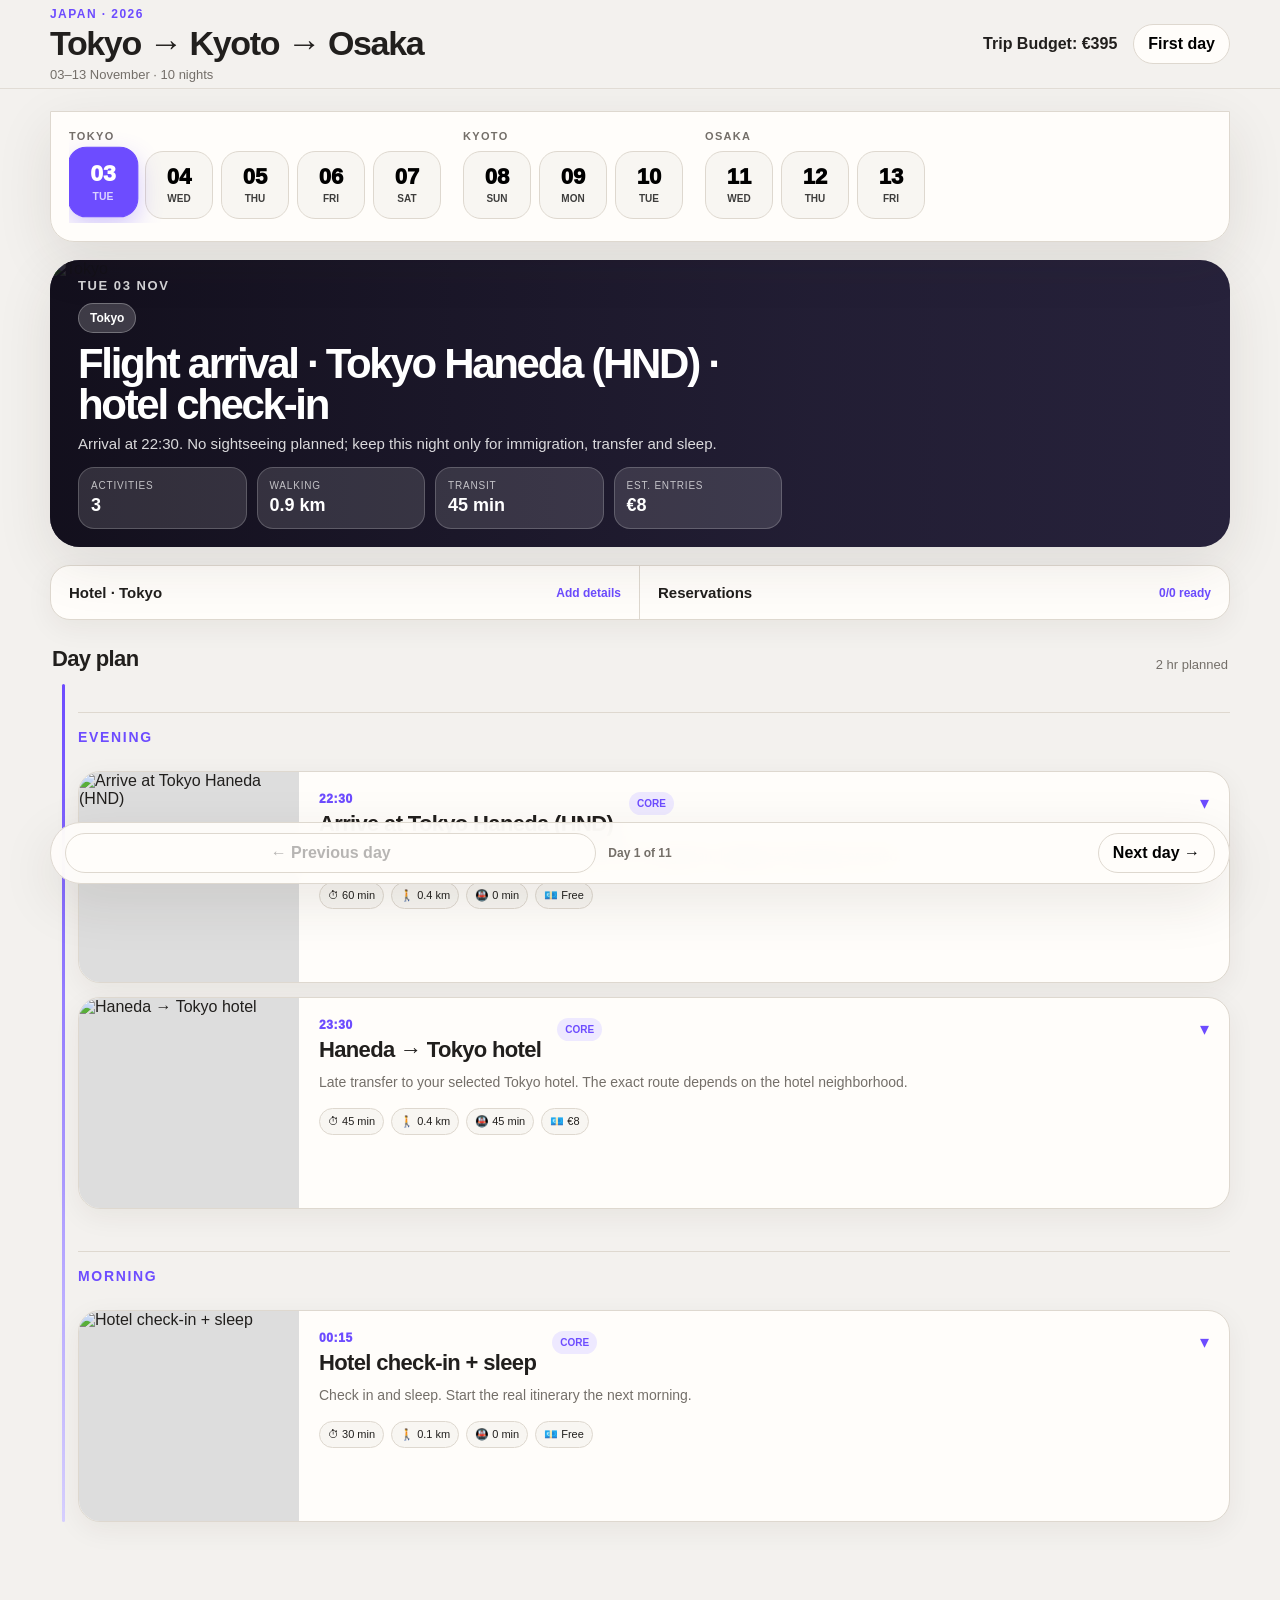
==== commit 5915adf1: "Add files via upload" ====
--- a/japan.html
+++ b/japan.html
@@ -16,7 +16,7 @@
         <h1>Tokyo → Kyoto → Osaka</h1>
         <p class="header-meta">03–13 November · 10 nights</p>
       </div>
-      <button class="icon-button" id="todayButton" type="button">First day</button>
+      <div style="display:flex;align-items:center;gap:16px"><div id="headerTripBudget" style="font-weight:700;font-size:1rem"></div><button class="icon-button" id="todayButton" type="button">First day</button></div>
     </div>
   </header>
 
--- a/css/style.css
+++ b/css/style.css
@@ -219,22 +219,24 @@
 .maps-btn{display:inline-flex;margin-top:12px;padding:8px 12px;border-radius:999px;background:var(--accent);color:#fff;text-decoration:none;font-weight:700;font-size:13px}
 .booking-badge{display:inline-block;margin-left:8px;background:#ffe7a8;color:#5d4600;padding:4px 8px;border-radius:999px;font-size:10px;font-weight:800}
 
-/* Sprint 12 — working budget, hotel and reservation tools */
-.planner-tools{display:grid;grid-template-columns:repeat(3,minmax(0,1fr));gap:14px;margin:18px 0 26px}
-.tool-card{background:var(--surface);border:1px solid var(--line);border-radius:20px;box-shadow:0 8px 28px rgba(45,35,25,.06);padding:18px;min-width:0}
-.tool-heading,.tool-card summary{display:flex;align-items:center;justify-content:space-between;gap:12px;font-weight:900;cursor:pointer;list-style:none}
-.tool-card summary::-webkit-details-marker{display:none}.tool-card summary:after{content:'+';color:var(--accent);font-size:20px}.tool-card[open] summary:after{content:'−'}
-.tool-heading span,.tool-card summary span{font-size:15px}.tool-heading b,.tool-card summary b{font-size:12px;color:var(--accent)}
-.budget-card p{margin:10px 0 12px;color:var(--muted);font-size:13px}.budget-card small{display:block;margin-top:9px;color:var(--muted)}
-.budget-progress{height:8px;background:var(--accent-soft);border-radius:999px;overflow:hidden}.budget-progress span{display:block;height:100%;background:var(--accent);border-radius:inherit}
-.tool-body{padding-top:16px}.hotel-form{display:grid;gap:10px}.hotel-form label{display:grid;gap:5px;font-size:11px;font-weight:800;color:var(--muted)}
+/* Sprint 12 — working hotel and reservation tools */
+.planner-tools{margin:18px 0 26px}
+.tool-card{background:var(--surface);border:1px solid var(--line);border-radius:20px;box-shadow:0 8px 28px rgba(45,35,25,.06);min-width:0;overflow:hidden}
+.planning-tabs{display:grid;grid-template-columns:1fr 1fr}
+.planning-tab{display:flex;align-items:center;justify-content:space-between;gap:12px;min-width:0;padding:18px;border:0;background:transparent;color:var(--text);font:inherit;font-weight:900;cursor:pointer;text-align:left}
+.planning-tab:first-child{border-right:1px solid var(--line)}
+.planning-tab:hover{background:var(--surface-2)}
+.planning-tab.active{background:var(--accent-soft);color:var(--accent)}
+.planning-tab span{font-size:15px;white-space:nowrap;overflow:hidden;text-overflow:ellipsis}
+.planning-tab b{font-size:12px;color:var(--accent);white-space:nowrap}
+.planning-content{border-top:1px solid var(--line);padding:18px}
+.tool-body{padding:0}.hotel-form{display:grid;gap:10px}.hotel-form label{display:grid;gap:5px;font-size:11px;font-weight:800;color:var(--muted)}
 .hotel-form input{width:100%;border:1px solid var(--line);background:var(--surface-2);border-radius:11px;padding:10px;color:var(--text);font:inherit}
 .hotel-form input:focus{outline:2px solid var(--accent-soft);border-color:var(--accent)}
-.hotel-actions{display:flex;align-items:center;gap:9px;flex-wrap:wrap}.hotel-actions button,.hotel-actions a{border:0;border-radius:999px;padding:9px 12px;background:var(--accent);color:white;text-decoration:none;font-weight:800;font-size:12px;cursor:pointer}.hotel-actions a{background:var(--accent-soft);color:var(--accent)}
+.hotel-actions{display:flex;align-items:center;gap:9px;flex-wrap:wrap}.hotel-actions button,.hotel-actions a{border:0;border-radius:999px;padding:9px 12px;background:var(--accent);color:white;text-decoration:none;font-weight:800;font-size:12px;cursor:pointer}.hotel-actions a,.hotel-actions .hotel-options{background:var(--accent-soft);color:var(--accent)}
 .reservation-list{display:grid;gap:6px}.reservation-row{display:flex;align-items:flex-start;gap:10px;padding:10px;border:1px solid var(--line);border-radius:13px;background:var(--surface-2);cursor:pointer}.reservation-row input{margin-top:3px;accent-color:var(--accent)}.reservation-row span{display:grid;gap:3px}.reservation-row b{font-size:12px}.reservation-row small{font-size:11px;color:var(--muted)}.empty-state{margin:0;color:var(--muted);font-size:13px}
 .activity-details{max-height:0;overflow:hidden;transition:max-height .35s ease,padding .35s ease}.activity-card.expanded .activity-details{max-height:700px;padding-top:2px}
 .maps-btn{position:relative;z-index:2}
-@media(max-width:900px){.planner-tools{grid-template-columns:1fr 1fr}.budget-card{grid-column:1/-1}}
-@media(max-width:620px){.planner-tools{grid-template-columns:1fr}.budget-card{grid-column:auto}.tool-card{padding:15px}.day-controls{bottom:10px}}
-
-
+@media(max-width:620px){.planning-tabs{display:grid;grid-template-columns:1fr 1fr}.planning-tab:first-child{border-right:1px solid var(--line);border-bottom:0}.planning-tab{padding:12px;min-width:0;justify-content:center}.planning-tab span{font-size:13px}.planning-tab b{font-size:11px}.planning-content{padding:15px}.day-controls{bottom:10px}}
+
+
